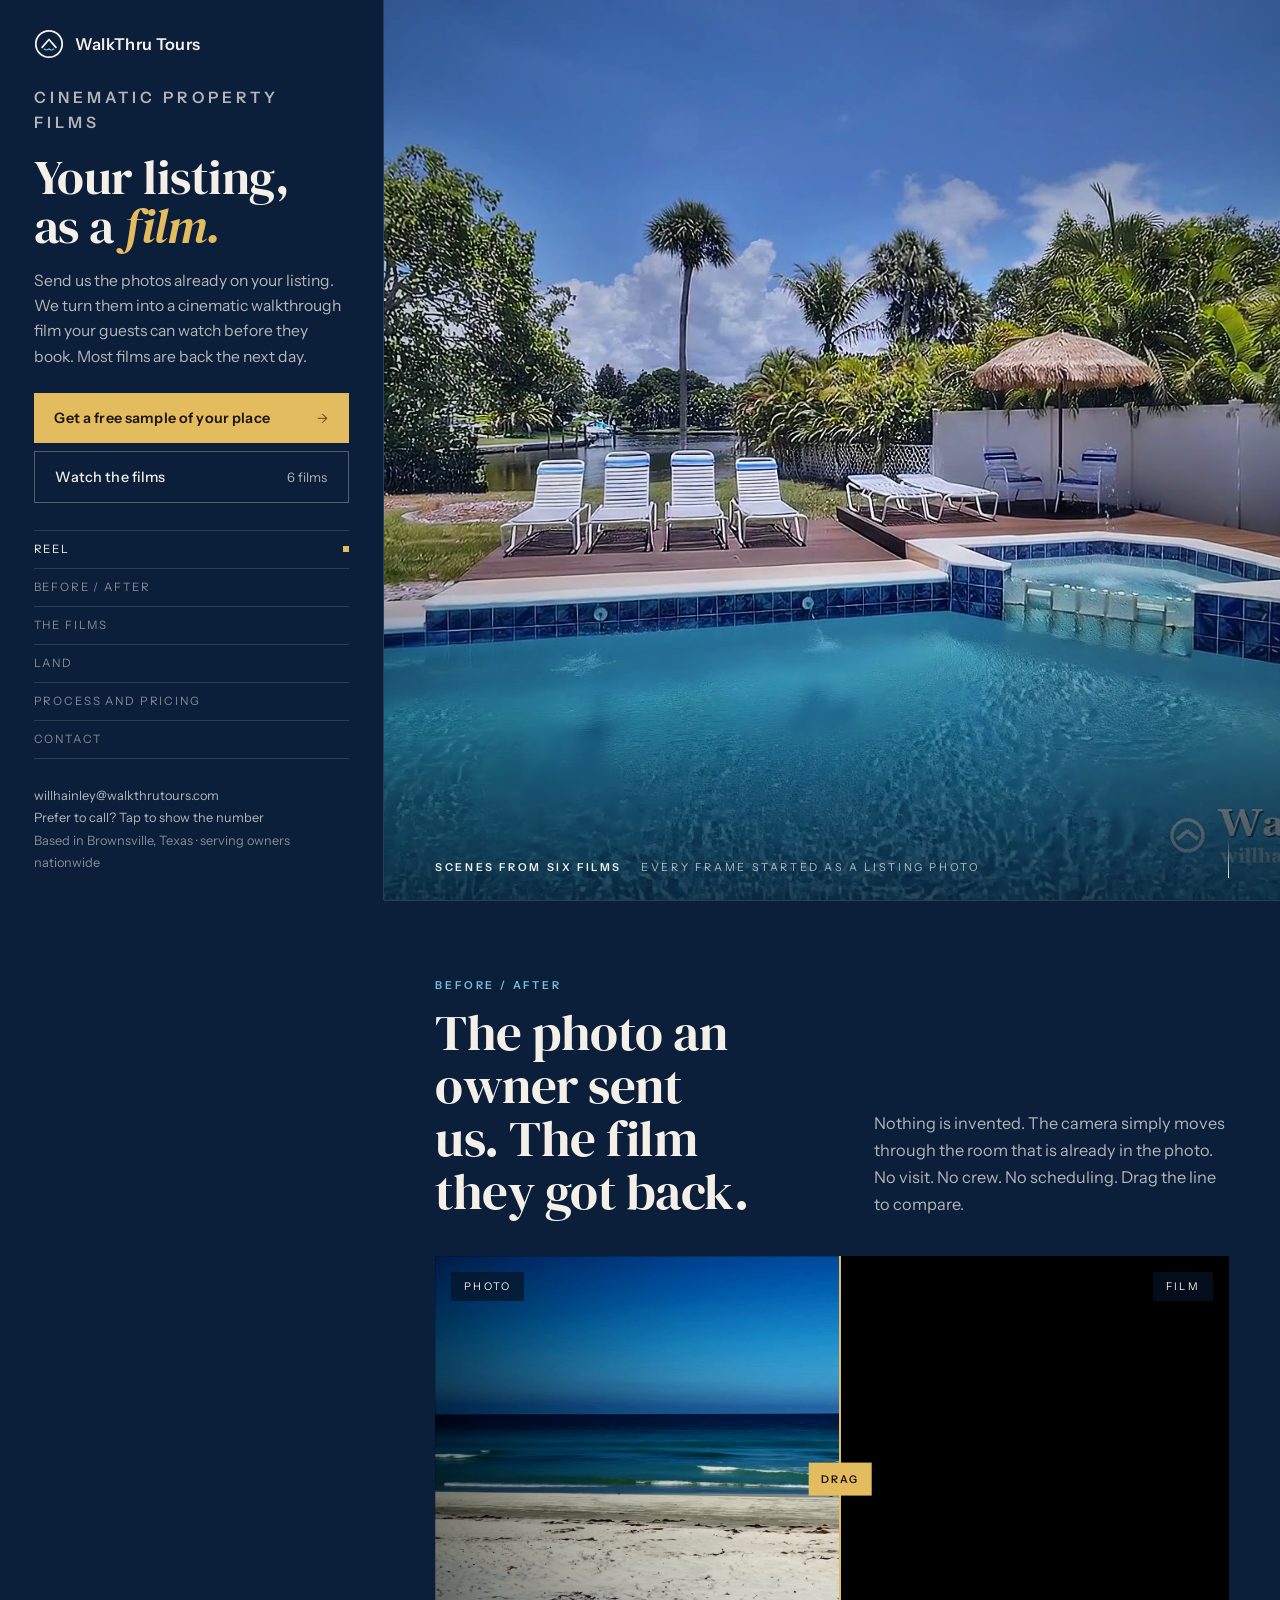
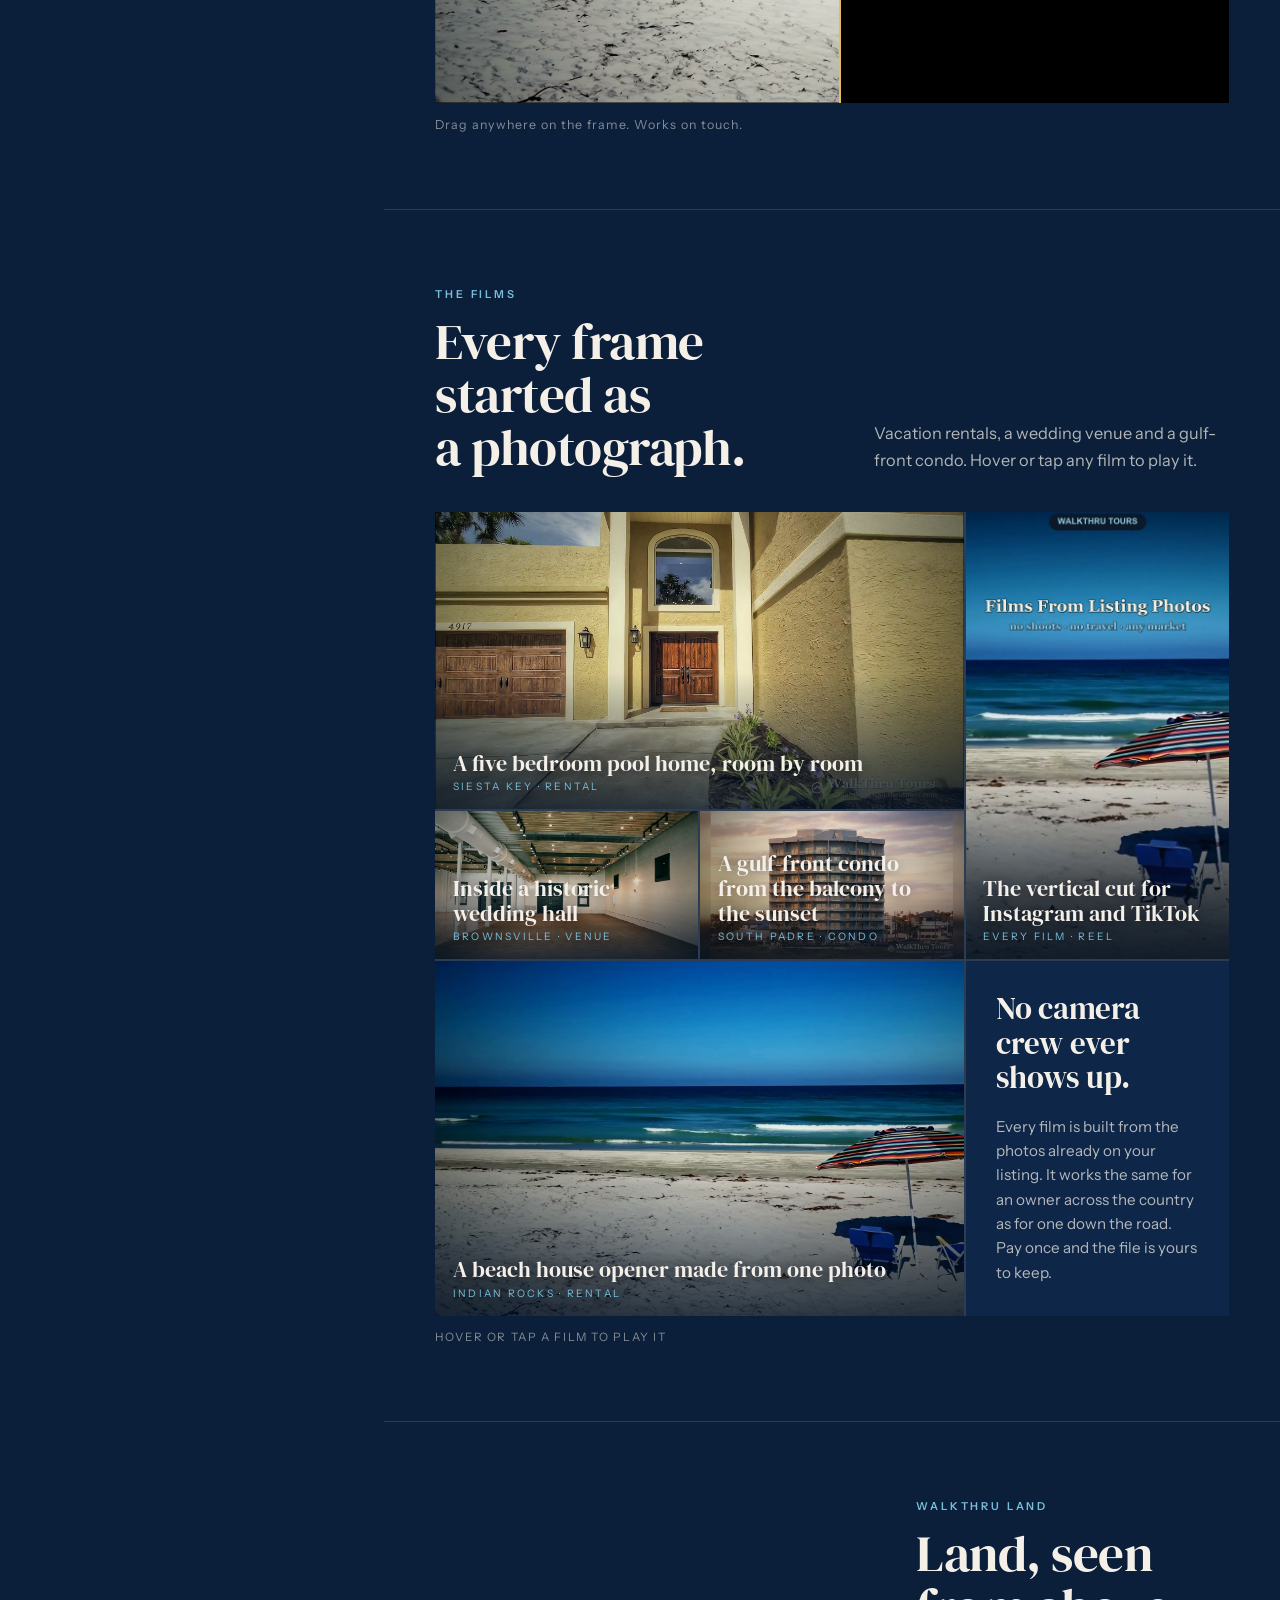
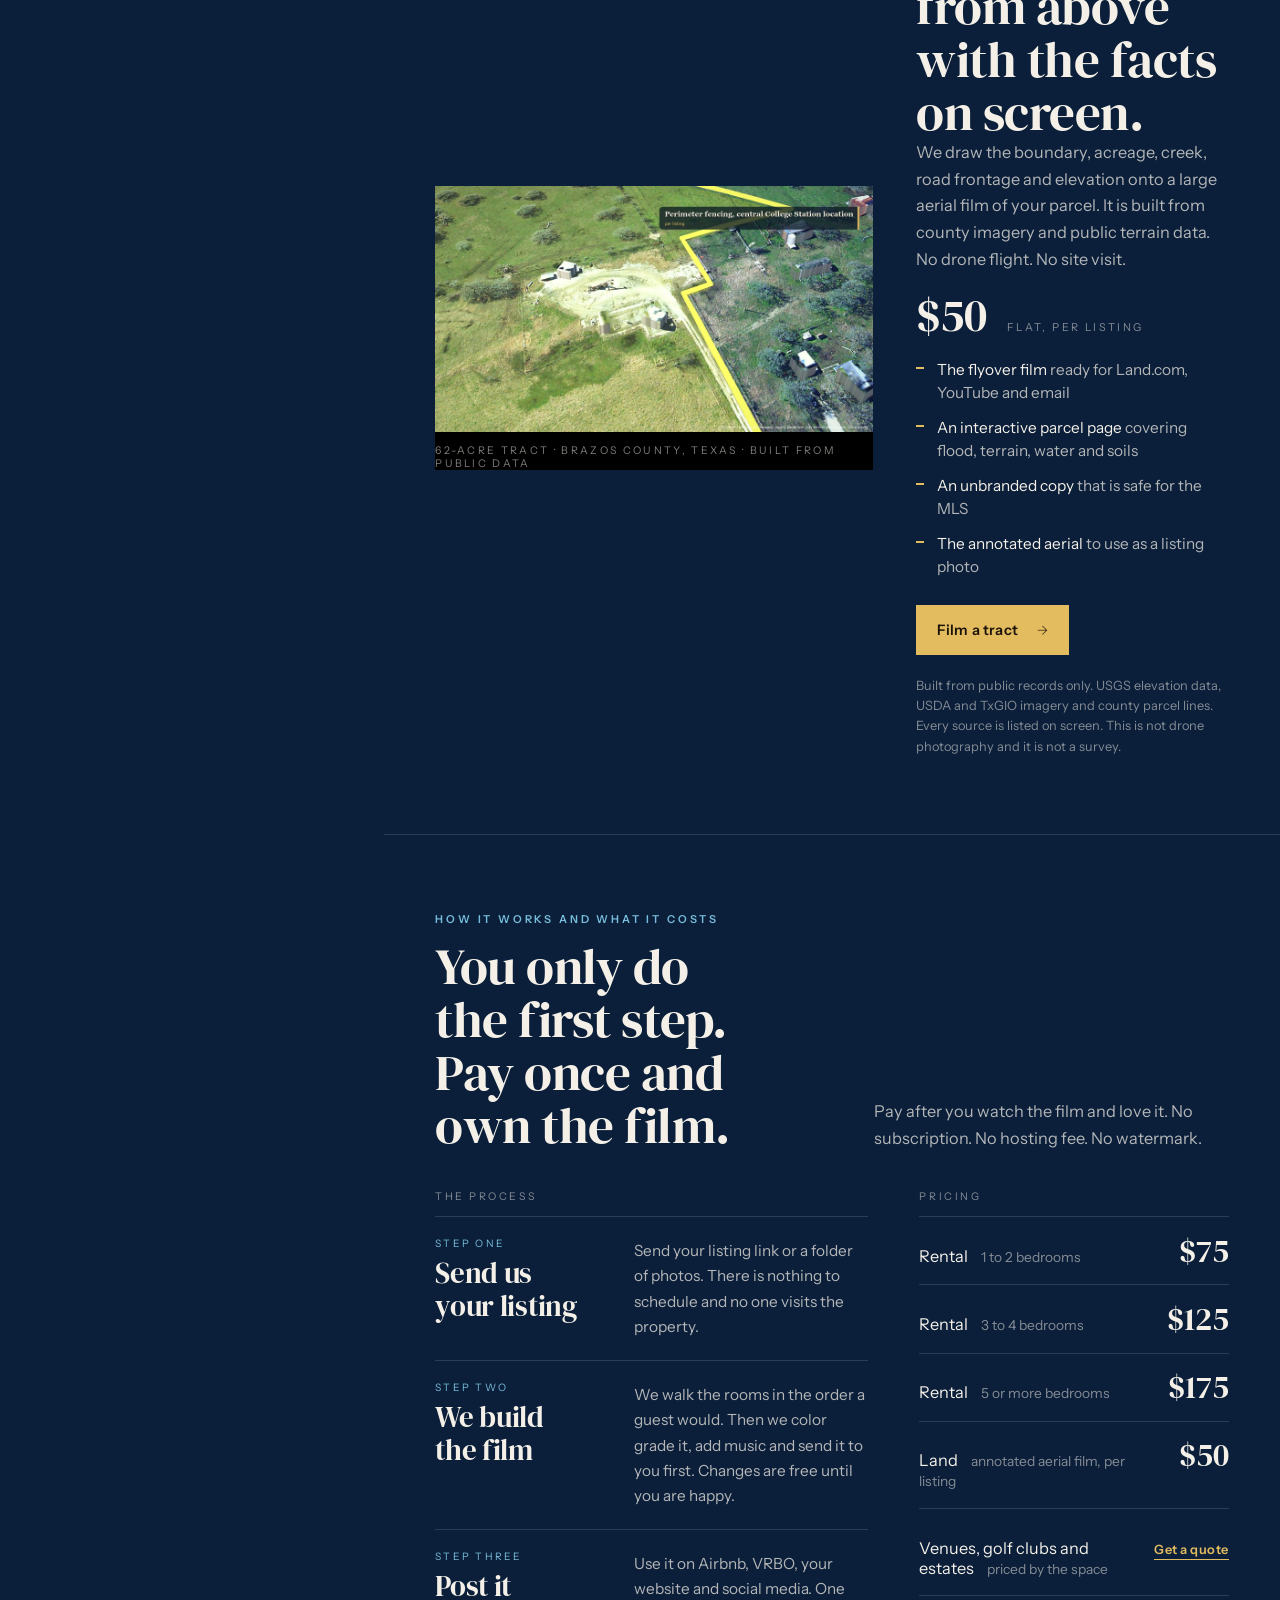
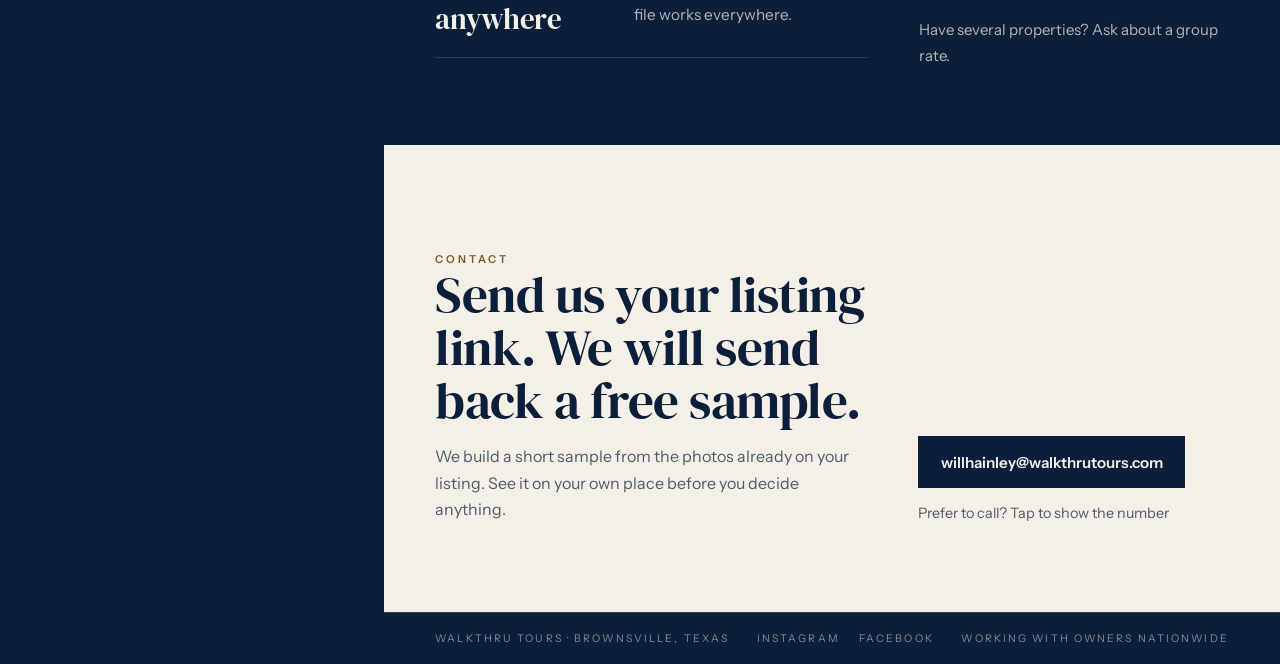
==== index.html @ f9885e1f "Pricing: rentals from $75 (75/125/175 by bedrooms), land films $50 Co-Authored-By: Claude Opus 5.5 <" ====
<!doctype html>
<html lang="en">
<head>
<meta charset="utf-8">
<meta name="viewport" content="width=device-width,initial-scale=1">
<title>WalkThru Tours · Show people around before they book</title>
<meta name="description" content="Cinematic walkthrough films for vacation rentals, wedding venues, golf clubs and land, built from the photos you already have. Pay once, no subscription.">
<meta property="og:title" content="WalkThru Tours">
<meta property="og:description" content="Send us the photos already on your listing. We turn them into a cinematic walkthrough film. Most films are back the next day. Pay once and it is yours.">
<meta property="og:image" content="./media/hero-loop-poster.jpg">
<meta property="og:type" content="website">
<meta property="og:url" content="https://walkthrutours.com/">
<meta name="twitter:card" content="summary_large_image">
<link rel="canonical" href="https://walkthrutours.com/">
<link rel="icon" href="./favicon.svg" type="image/svg+xml">
<script type="application/ld+json">
{
  "@context": "https://schema.org",
  "@graph": [
    {
      "@type": "Organization",
      "@id": "https://walkthrutours.com/#org",
      "name": "WalkThru Tours",
      "url": "https://walkthrutours.com/",
      "logo": "https://walkthrutours.com/favicon.svg",
      "image": "https://walkthrutours.com/media/hero-loop-poster.jpg",
      "description": "Cinematic walkthrough films for vacation rentals, wedding venues, golf clubs and land, built from photos the owner already has.",
      "founder": { "@type": "Person", "name": "Will Hainley" },
      "email": "willhainley@walkthrutours.com",
      "sameAs": ["https://www.instagram.com/walkthrutours/","https://www.facebook.com/profile.php?id=61593848542018"],
      "areaServed": { "@type": "Country", "name": "United States" }
    },
    {
      "@type": "WebSite",
      "@id": "https://walkthrutours.com/#website",
      "url": "https://walkthrutours.com/",
      "name": "WalkThru Tours",
      "publisher": { "@id": "https://walkthrutours.com/#org" }
    },
    {
      "@type": "Service",
      "name": "Property walkthrough tour films",
      "serviceType": "Property video and virtual tour production",
      "provider": { "@id": "https://walkthrutours.com/#org" },
      "areaServed": { "@type": "Country", "name": "United States" },
      "description": "Send the photos you already have. We build a walkthrough film of the property, usually back the next day. No site visit and no camera crew.",
      "offers": [
        { "@type": "Offer", "name": "1 to 2 bedrooms", "price": "75", "priceCurrency": "USD" },
        { "@type": "Offer", "name": "3 to 4 bedrooms", "price": "125", "priceCurrency": "USD" },
        { "@type": "Offer", "name": "5+ bedrooms", "price": "175", "priceCurrency": "USD" },
        { "@type": "Offer", "name": "Venues, golf clubs and estates", "price": "299", "priceCurrency": "USD", "priceSpecification": { "@type": "PriceSpecification", "minPrice": "299", "priceCurrency": "USD" } },
        { "@type": "Offer", "name": "Land parcel flyover films", "price": "50", "priceCurrency": "USD" }
      ]
    }
  ]
}
</script>
<link rel="preconnect" href="https://fonts.googleapis.com">
<link rel="preconnect" href="https://fonts.gstatic.com" crossorigin>
<link href="https://fonts.googleapis.com/css2?family=DM+Serif+Display:ital@0;1&family=Instrument+Sans:wght@400;500;600&display=swap" rel="stylesheet">
<style>
/* ============================================================================
   WalkThru Tours — split studio (2026-09-08). Fourth cut, Will's pick: the
   layout of direction C with the behaviour of direction A. A navy rail on the
   left holds the pitch, the section list and contact, and stays put. The right
   column is the films: a full-height reel first, then the drag slider, then a
   hairline-gridded set of films that play on hover. One ground (navy), one
   paper band at the end (contact), gold only where you can click or drag,
   the mark's ice blue for small labels. Square edges. No cards, no FAQ.
   ========================================================================== */
:root{
  --navy:#0b1f3a;
  --navy-2:#0e2647;
  --navy-deep:#061426;
  --cream:#f4f0e8;
  --cream-70:rgba(244,240,232,.72);
  --cream-50:rgba(244,240,232,.52);
  --cream-30:rgba(244,240,232,.30);
  --line:rgba(244,240,232,.14);
  --ice:#78bedc;
  --gold:#e4bc60;
  --gold-ink:#1c1408;
  --text-on-cream:#0b1f3a;
  --dim-on-cream:#4e5a6a;
  --line-on-cream:#0b1f3a;
  --font-d:"DM Serif Display",Georgia,"Times New Roman",serif;
  --font-b:"Instrument Sans",system-ui,-apple-system,"Segoe UI",sans-serif;
  --rail:clamp(320px,30vw,440px);
  --pad:clamp(1.4rem,4vw,3.6rem);
  --ease:cubic-bezier(.16,1,.3,1);
}
*{box-sizing:border-box;}
html{scroll-behavior:smooth;}
html,body{margin:0;padding:0;background:var(--navy);color:var(--cream);
  font-family:var(--font-b);-webkit-font-smoothing:antialiased;overflow-x:clip;}
img,video{display:block;max-width:100%;}
a{color:inherit;}
::selection{background:var(--gold);color:var(--gold-ink);}
h1,h2,h3{font-family:var(--font-d);font-weight:400;letter-spacing:-.01em;margin:0;text-wrap:balance;}
h2{font-size:clamp(1.9rem,1.1rem + 2.6vw,3.4rem);line-height:1.04;}
.eyebrow{font-size:.68rem;letter-spacing:.26em;text-transform:uppercase;font-weight:600;
  color:var(--ice);margin:0 0 .9rem;}
.lede{color:var(--cream-70);font-size:1.02rem;line-height:1.65;max-width:56ch;margin:0;}
.btn{display:inline-flex;align-items:center;justify-content:space-between;gap:1.2rem;
  text-decoration:none;font-weight:600;font-size:.9rem;letter-spacing:.01em;
  padding:1rem 1.3rem;transition:transform .3s var(--ease),background .2s,border-color .2s;}
.btn.gold{background:var(--gold);color:var(--gold-ink);}
.btn.gold:hover{background:#f0cc74;transform:translateY(-1px);}
.btn.line{border:1px solid var(--cream-30);color:var(--cream);font-weight:500;}
.btn.line:hover{border-color:var(--cream);}
.btn .k{font-weight:400;color:inherit;opacity:.7;font-size:.82rem;}
a:focus-visible,button:focus-visible{outline:2px solid var(--gold);outline-offset:3px;}

/* ---------- shell: sticky rail + scrolling film column ---------- */
.shell{display:grid;grid-template-columns:var(--rail) minmax(0,1fr);}
.rail{position:sticky;top:0;height:100svh;min-height:560px;display:flex;flex-direction:column;
  justify-content:space-between;gap:1.6rem;padding:1.8rem 2.1rem 1.6rem;
  border-right:1px solid var(--line);background:var(--navy);z-index:2;}
.brand{display:flex;align-items:center;gap:.7rem;text-decoration:none;font-weight:600;
  font-size:1.02rem;letter-spacing:.02em;color:var(--cream);}
.brand svg{width:30px;height:30px;flex:0 0 auto;}
.pitch{display:flex;flex-direction:column;gap:1.1rem;}
.pitch h1{font-size:clamp(2.3rem,1.3rem + 2.2vw,3.5rem);line-height:1;}
.pitch h1 em{font-style:italic;color:var(--gold);}
.pitch p{margin:0;color:var(--cream-70);line-height:1.6;font-size:.98rem;max-width:34ch;}
.cta-col{display:flex;flex-direction:column;gap:.55rem;margin-top:.4rem;}
.toc{list-style:none;margin:0;padding:0;font-size:.72rem;letter-spacing:.16em;text-transform:uppercase;
  border-top:1px solid var(--line);}
.toc li{border-bottom:1px solid var(--line);}
.toc a{display:flex;justify-content:space-between;align-items:center;padding:.72rem 0;
  text-decoration:none;color:var(--cream-50);transition:color .2s;}
.toc a:hover{color:var(--cream);}
.toc a i{width:6px;height:6px;background:transparent;transition:background .2s;}
.toc li.on a{color:var(--cream);}
.toc li.on a i{background:var(--gold);}
.rail-foot{font-size:.8rem;line-height:1.75;color:var(--cream-50);}
.rail-foot a{text-decoration:none;color:var(--cream-70);}
.rail-foot a:hover{color:var(--cream);}
.col{min-width:0;}
.sec{padding:clamp(3.4rem,6vw,5.6rem) var(--pad);border-top:1px solid var(--line);}
.sec-head{display:grid;grid-template-columns:minmax(0,1.1fr) minmax(0,1fr);gap:1.4rem 3rem;
  align-items:end;margin-bottom:clamp(1.6rem,3vw,2.6rem);}
@media (max-width:760px){ .sec-head{grid-template-columns:1fr;} }

/* ---------- hero: the film fills the column ---------- */
.hero{position:relative;height:100svh;min-height:560px;background:#000;overflow:hidden;isolation:isolate;}
.hero video{position:absolute;inset:0;width:100%;height:100%;object-fit:cover;will-change:transform;}
.hero::after{content:"";position:absolute;inset:auto 0 0 0;height:34%;z-index:1;pointer-events:none;
  background:linear-gradient(180deg,transparent,rgba(6,20,38,.72));}
.hero .tag{position:absolute;left:var(--pad);bottom:1.6rem;z-index:2;display:flex;gap:1.2rem;align-items:center;
  font-size:.68rem;letter-spacing:.24em;text-transform:uppercase;color:var(--cream);}
.hero .tag b{font-weight:600;}
.hero .tag span{color:var(--cream-70);}
.hero .cue{position:absolute;right:var(--pad);bottom:1.4rem;z-index:2;width:1px;height:40px;
  background:linear-gradient(180deg,transparent,var(--cream));animation:cue 2.4s var(--ease) infinite;}
@keyframes cue{0%{transform:translateY(-8px);opacity:0}30%{opacity:1}100%{transform:translateY(10px);opacity:0}}
.hero-mobile{display:none;}

/* ---------- before / after ---------- */
.ba{position:relative;aspect-ratio:16/9;overflow:hidden;background:#000;user-select:none;touch-action:none;cursor:ew-resize;}
.ba video,.ba img{position:absolute;inset:0;width:100%;height:100%;object-fit:cover;}
.ba .before{clip-path:inset(0 calc(100% - var(--x,50%)) 0 0);z-index:2;}
.ba .handle{position:absolute;top:0;bottom:0;left:var(--x,50%);width:2px;background:var(--gold);z-index:3;transform:translateX(-1px);}
.ba .knob{position:absolute;top:50%;left:var(--x,50%);transform:translate(-50%,-50%);z-index:4;
  background:var(--gold);color:var(--gold-ink);font-size:.66rem;font-weight:600;letter-spacing:.18em;
  text-transform:uppercase;padding:.62rem .75rem;}
.ba .lab{position:absolute;top:1rem;z-index:5;font-size:.66rem;letter-spacing:.22em;text-transform:uppercase;
  padding:.5rem .8rem;background:rgba(6,20,38,.72);color:var(--cream);}
.ba .lab.l{left:1rem;} .ba .lab.r{right:1rem;}
.ba-note{margin:.9rem 0 0;color:var(--cream-50);font-size:.78rem;letter-spacing:.08em;}

/* ---------- the work: hairline grid, hover to play ---------- */
.grid{display:grid;grid-template-columns:repeat(12,minmax(0,1fr));gap:2px;background:var(--line);}
.film{position:relative;margin:0;background:#000;overflow:hidden;cursor:pointer;grid-column:span 4;}
.film.w8{grid-column:span 8;}
.film.w12{grid-column:span 12;}
.film.tall{grid-row:span 2;}
.film .frame{position:relative;aspect-ratio:16/9;height:100%;}
.film.tall .frame{aspect-ratio:auto;min-height:100%;}
.film .still{position:absolute;inset:0;background-size:cover;background-position:center;
  transition:transform 1.4s var(--ease);}
.film:hover .still{transform:scale(1.03);}
.film video{position:absolute;inset:0;width:100%;height:100%;object-fit:cover;opacity:0;transition:opacity .6s var(--ease);}
.film.playing video{opacity:1;}
.film .wait{position:absolute;top:1rem;right:1rem;width:18px;height:18px;border-radius:50%;
  border:2px solid rgba(255,255,255,.25);border-top-color:var(--gold);opacity:0;transition:opacity .3s;pointer-events:none;z-index:2;}
.film.loading .wait{opacity:1;animation:spin .8s linear infinite;}
@keyframes spin{to{transform:rotate(360deg)}}
.film figcaption{position:absolute;left:1.1rem;right:1.1rem;bottom:1rem;z-index:3;display:flex;
  flex-direction:column;gap:.3rem;pointer-events:none;text-shadow:0 1px 14px rgba(6,20,38,.8);}
.film .t{font-family:var(--font-d);font-size:clamp(1.05rem,.8rem + .7vw,1.45rem);line-height:1.15;}
.film .s{font-size:.64rem;letter-spacing:.22em;text-transform:uppercase;color:var(--ice);}
.film::after{content:"";position:absolute;inset:auto 0 0 0;height:46%;z-index:1;pointer-events:none;
  background:linear-gradient(180deg,transparent,rgba(6,20,38,.78));}
.tile{grid-column:span 4;background:var(--navy-2);padding:clamp(1.4rem,2.4vw,2.2rem);display:flex;
  flex-direction:column;justify-content:space-between;gap:1.2rem;min-height:240px;}
.tile h3{font-size:clamp(1.4rem,1rem + 1.2vw,2rem);line-height:1.1;}
.tile p{margin:0;color:var(--cream-70);line-height:1.6;font-size:.95rem;}
.grid-note{margin:.9rem 0 0;color:var(--cream-50);font-size:.72rem;letter-spacing:.14em;text-transform:uppercase;}
@media (max-width:900px){
  .film,.film.w8,.tile{grid-column:span 12;} .film.tall{grid-row:auto;grid-column:span 12;}
  .film.tall .frame{aspect-ratio:9/16;max-height:80svh;}
}

/* ---------- land ---------- */
.land-grid{display:grid;grid-template-columns:minmax(0,7fr) minmax(0,5fr);gap:clamp(1.6rem,3.4vw,3rem);align-items:center;}
@media (max-width:860px){ .land-grid{grid-template-columns:1fr;} }
.land-media{margin:0;background:#000;}
.land-media img,.land-media video{display:block;width:100%;aspect-ratio:16/9;object-fit:cover;background:#000;}
.land-media figcaption{padding:.7rem 0 0;font-size:.66rem;letter-spacing:.22em;text-transform:uppercase;color:var(--cream-50);}
.price-line{font-family:var(--font-d);font-size:clamp(2.2rem,1.6rem + 1.6vw,3.2rem);line-height:1;margin:1.2rem 0 .3rem;}
.price-line small{font-family:var(--font-b);font-size:.68rem;letter-spacing:.22em;text-transform:uppercase;color:var(--cream-50);margin-left:.6rem;}
.land-list{list-style:none;margin:1.2rem 0 1.6rem;padding:0;display:grid;gap:.65rem;}
.land-list li{position:relative;padding-left:1.3rem;line-height:1.55;font-size:.96rem;}
.land-list li::before{content:"";position:absolute;left:0;top:.6rem;width:8px;height:2px;background:var(--gold);}
.land-list li span{color:var(--cream-70);}
.fine{color:var(--cream-50);font-size:.8rem;line-height:1.6;margin:1.3rem 0 0;max-width:52ch;}

/* ---------- process + pricing: rule-lined rows ---------- */
.rows{border-top:1px solid var(--line);margin-top:clamp(1.4rem,2.6vw,2.2rem);}
.row{display:grid;grid-template-columns:minmax(0,5fr) minmax(0,7fr);gap:1rem 2rem;padding:1.3rem 0;border-bottom:1px solid var(--line);}
.row h3{font-size:clamp(1.3rem,1rem + 1vw,1.8rem);line-height:1.15;}
.row h3 small{display:block;font-family:var(--font-b);font-size:.64rem;letter-spacing:.22em;text-transform:uppercase;color:var(--ice);margin-bottom:.45rem;}
.row p{margin:0;color:var(--cream-70);line-height:1.65;font-size:.96rem;max-width:58ch;}
@media (max-width:640px){ .row{grid-template-columns:1fr;gap:.6rem;} }
.hp{display:grid;grid-template-columns:minmax(0,7fr) minmax(0,5fr);gap:clamp(2rem,4vw,4rem);align-items:start;}
@media (max-width:900px){ .hp{grid-template-columns:1fr;} }
.hp-lab{margin:0;font-size:.66rem;letter-spacing:.24em;text-transform:uppercase;color:var(--cream-50);}
.hp .rows,.hp .tiers{margin-top:.8rem;}
.quote{font-family:var(--font-b);font-size:.8rem;font-weight:600;letter-spacing:.04em;text-decoration:none;
  color:var(--gold);border-bottom:1px solid var(--gold);padding-bottom:.15rem;white-space:nowrap;}
.quote:hover{color:#f0cc74;border-color:#f0cc74;}
.tiers{border-top:1px solid var(--line);margin-top:clamp(1.4rem,2.6vw,2.2rem);}
.tier{display:grid;grid-template-columns:minmax(0,1fr) auto;gap:1rem;align-items:baseline;padding:1.1rem 0;border-bottom:1px solid var(--line);}
.tier .n{font-size:1.02rem;}
.tier .n span{color:var(--cream-50);font-size:.86rem;margin-left:.6rem;}
.tier .p{font-family:var(--font-d);font-size:clamp(1.6rem,1.2rem + 1vw,2.2rem);line-height:1;font-variant-numeric:tabular-nums;}
.note{max-width:62ch;margin:1.3rem 0 0;color:var(--cream-70);line-height:1.7;font-size:.94rem;}

/* ---------- contact: the one paper band ---------- */
.contact{background:var(--cream);color:var(--text-on-cream);padding:clamp(3.6rem,7vw,6.4rem) var(--pad);}
.contact .eyebrow{color:#7a5a1a;}
.contact-grid{display:grid;grid-template-columns:minmax(0,7fr) minmax(0,5fr);gap:2rem 3rem;align-items:end;}
@media (max-width:860px){ .contact-grid{grid-template-columns:1fr;} }
.contact p{color:var(--dim-on-cream);line-height:1.65;margin:1rem 0 0;max-width:48ch;}
.mail{display:inline-block;background:var(--navy);color:var(--cream);text-decoration:none;font-weight:600;
  padding:1.05rem 1.4rem;font-size:.95rem;transition:background .2s;}
.mail:hover{background:var(--navy-2);}
.tel{display:block;margin-top:1rem;color:var(--dim-on-cream);font-size:.9rem;text-decoration:none;}
.tel:hover{color:var(--navy);}
.foot{display:flex;justify-content:space-between;gap:1rem;flex-wrap:wrap;padding:1.2rem var(--pad);
  font-size:.66rem;letter-spacing:.2em;text-transform:uppercase;color:var(--cream-50);border-top:1px solid var(--line);}
.foot a{text-decoration:none;}
.foot a:hover{color:var(--cream);}
.foot-social{display:flex;gap:1.2rem;}

/* ---------- sticky mobile CTA ---------- */
.stickybar{position:fixed;left:0;right:0;bottom:0;z-index:60;display:none;
  padding:.7rem clamp(.8rem,4vw,1.2rem) calc(.7rem + env(safe-area-inset-bottom,0px));
  background:rgba(11,31,58,.94);backdrop-filter:blur(14px);border-top:1px solid var(--line);
  transform:translateY(110%);transition:transform .35s var(--ease);}
.stickybar.on{transform:none;}
.stickybar a{display:block;text-align:center;text-decoration:none;background:var(--gold);color:var(--gold-ink);font-weight:600;padding:.95rem 1.2rem;}

/* ---------- phones and narrow tablets: rail becomes the opener ---------- */
@media (max-width:1000px){
  .shell{display:block;}
  .rail{position:static;height:auto;min-height:0;border-right:0;border-bottom:1px solid var(--line);
    padding:1.3rem var(--pad) 1.8rem;gap:1.6rem;}
  .toc,.rail-foot{display:none;}
  .hero{height:82svh;min-height:420px;}
  .stickybar{display:block;} body{padding-bottom:4.6rem;}
}

/* ---------- reveal (fail-open) ---------- */
.rv{opacity:0;transform:translateY(18px);transition:opacity .8s var(--ease),transform .8s var(--ease);}
.rv.on{opacity:1;transform:none;}
@media (prefers-reduced-motion:reduce){
  *{animation-duration:.001ms !important;transition-duration:.001ms !important;}
  .rv{opacity:1;transform:none;}
  html{scroll-behavior:auto;}
}
</style>
</head>
<body>

<div class="shell">

  <aside class="rail">
    <a class="brand" href="/">
      <svg viewBox="0 0 100 100" aria-hidden="true">
        <circle cx="50" cy="50" r="44" fill="none" stroke="currentColor" stroke-width="6"/>
        <path d="M27 61 L50 35 L73 61" fill="none" stroke="currentColor" stroke-width="6" stroke-linecap="round" stroke-linejoin="round"/>
        <path d="M34 67 Q42 73 50 67" fill="none" stroke="#78bedc" stroke-width="4" stroke-linecap="round"/>
        <path d="M50 67 Q58 73 66 67" fill="none" stroke="#78bedc" stroke-width="4" stroke-linecap="round"/>
      </svg>
      WalkThru Tours
    </a>

    <div class="pitch">
      <p class="eyebrow">Cinematic property films</p>
      <h1>Your listing, as a <em>film.</em></h1>
      <p>Send us the photos already on your listing. We turn them into a cinematic
      walkthrough film your guests can watch before they book. Most films are back
      the next day.</p>
      <div class="cta-col">
        <a class="btn gold" href="#contact"><span>Get a free sample of your place</span><span class="k">&rarr;</span></a>
        <a class="btn line" href="#work"><span>Watch the films</span><span class="k">6 films</span></a>
      </div>
    </div>

    <ul class="toc" id="toc">
      <li data-for="top"><a href="#top"><span>Reel</span><i></i></a></li>
      <li data-for="how-it-looks"><a href="#how-it-looks"><span>Before / after</span><i></i></a></li>
      <li data-for="work"><a href="#work"><span>The films</span><i></i></a></li>
      <li data-for="land"><a href="#land"><span>Land</span><i></i></a></li>
      <li data-for="how"><a href="#how"><span>Process and pricing</span><i></i></a></li>
      <li data-for="contact"><a href="#contact"><span>Contact</span><i></i></a></li>
    </ul>

    <div class="rail-foot">
      <a href="mailto:willhainley@walkthrutours.com?subject=My%20property">willhainley@walkthrutours.com</a><br>
      <a href="#" id="tel-reveal" data-a="956" data-b="589" data-c="0497">Prefer to call? Tap to show the number</a><br>
      Based in Brownsville, Texas · serving owners nationwide
    </div>
  </aside>

  <main class="col">

    <div class="hero" id="top">
      <video id="hero-reel" poster="./media/hero-loop-poster.jpg" autoplay muted loop playsinline preload="auto"></video>
      <div class="tag"><b>Scenes from six films</b><span>every frame started as a listing photo</span></div>
      <span class="cue" aria-hidden="true"></span>
    </div>

    <section class="sec" id="how-it-looks">
      <div class="sec-head">
        <div>
          <p class="eyebrow">Before / after</p>
          <h2>The photo an owner sent us. The film they got back.</h2>
        </div>
        <p class="lede">Nothing is invented. The camera simply moves through the room that is
        already in the photo. No visit. No crew. No scheduling. Drag the line to compare.</p>
      </div>
      <div class="ba" id="ba" style="--x:52%">
        <video class="after" src="./media/ba-film.mp4" muted loop playsinline autoplay preload="auto" aria-label="The same scene as a moving walkthrough shot"></video>
        <img class="before" src="./media/ba-photo.jpg" alt="The original listing photo">
        <div class="handle"></div>
        <div class="knob" aria-hidden="true">Drag</div>
        <span class="lab l">Photo</span>
        <span class="lab r">Film</span>
      </div>
      <p class="ba-note">Drag anywhere on the frame. Works on touch.</p>
    </section>

    <section class="sec" id="work">
      <div class="sec-head">
        <div>
          <p class="eyebrow">The films</p>
          <h2>Every frame started as a photograph.</h2>
        </div>
        <p class="lede">Vacation rentals, a wedding venue and a gulf-front condo. Hover or tap any film to play it.</p>
      </div>
      <div class="grid">
        <figure class="film w8">
          <div class="frame"><video src="./media/showreel.mp4" poster="./media/showreel-poster.jpg" muted loop playsinline preload="none" data-hover></video></div>
          <figcaption><span class="t">A five bedroom pool home, room by room</span><span class="s">Siesta Key · rental</span></figcaption>
        </figure>
        <figure class="film tall">
          <div class="frame"><video src="./media/reel-portfolio.mp4" poster="./media/reel-portfolio-poster.jpg" muted loop playsinline preload="none" data-hover></video></div>
          <figcaption><span class="t">The vertical cut for Instagram and TikTok</span><span class="s">Every film · reel</span></figcaption>
        </figure>
        <figure class="film">
          <div class="frame"><video src="./media/venue-tour.mp4" poster="./media/venue-tour-poster.jpg" muted loop playsinline preload="none" data-hover></video></div>
          <figcaption><span class="t">Inside a historic wedding hall</span><span class="s">Brownsville · venue</span></figcaption>
        </figure>
        <figure class="film">
          <div class="frame"><video src="./media/aquarius-tour.mp4" poster="./media/aquarius-tour-poster.jpg" muted loop playsinline preload="none" data-hover></video></div>
          <figcaption><span class="t">A gulf-front condo from the balcony to the sunset</span><span class="s">South Padre · condo</span></figcaption>
        </figure>
        <figure class="film w8">
          <div class="frame"><video src="./media/photo-comes-alive.mp4" poster="./media/photo-comes-alive-poster.jpg" muted loop playsinline preload="none" data-hover></video></div>
          <figcaption><span class="t">A beach house opener made from one photo</span><span class="s">Indian Rocks · rental</span></figcaption>
        </figure>
        <div class="tile">
          <h3>No camera crew ever shows up.</h3>
          <p>Every film is built from the photos already on your listing. It works the same
          for an owner across the country as for one down the road. Pay once and the file
          is yours to keep.</p>
        </div>
      </div>
      <p class="grid-note">Hover or tap a film to play it</p>
    </section>

    <section class="sec" id="land">
      <div class="land-grid">
        <figure class="land-media">
          <video id="land-film" src="./media/land-flyover.mp4" poster="./media/land-flyover-poster.jpg" muted loop playsinline preload="metadata" aria-label="Terrain flyover of a sixty two acre tract with the parcel boundary drawn in gold and the facts on screen"></video>
          <figcaption>62-acre tract · Brazos County, Texas · built from public data</figcaption>
        </figure>
        <div>
          <p class="eyebrow">WalkThru Land</p>
          <h2>Land, seen from above with the facts on screen.</h2>
          <p class="lede">We draw the boundary, acreage, creek, road frontage and elevation onto
          a large aerial film of your parcel. It is built from county imagery and public terrain
          data. No drone flight. No site visit.</p>
          <p class="price-line">$50 <small>flat, per listing</small></p>
          <ul class="land-list">
            <li>The flyover film <span>ready for Land.com, YouTube and email</span></li>
            <li>An interactive parcel page <span>covering flood, terrain, water and soils</span></li>
            <li>An unbranded copy <span>that is safe for the MLS</span></li>
            <li>The annotated aerial <span>to use as a listing photo</span></li>
          </ul>
          <a class="btn gold" href="#contact"><span>Film a tract</span><span class="k">&rarr;</span></a>
          <p class="fine">Built from public records only. USGS elevation data, USDA and TxGIO
          imagery and county parcel lines. Every source is listed on screen. This is not drone
          photography and it is not a survey.</p>
        </div>
      </div>
    </section>

    <section class="sec" id="how">
      <div class="sec-head">
        <div>
          <p class="eyebrow">How it works and what it costs</p>
          <h2>You only do the first step. Pay once and own the film.</h2>
        </div>
        <p class="lede">Pay after you watch the film and love it. No subscription. No hosting
        fee. No watermark.</p>
      </div>
      <div class="hp">
        <div>
          <p class="hp-lab">The process</p>
          <div class="rows">
            <div class="row"><h3><small>Step one</small>Send us your listing</h3><p>Send your listing link or a folder of photos. There is nothing to schedule and no one visits the property.</p></div>
            <div class="row"><h3><small>Step two</small>We build the film</h3><p>We walk the rooms in the order a guest would. Then we color grade it, add music and send it to you first. Changes are free until you are happy.</p></div>
            <div class="row"><h3><small>Step three</small>Post it anywhere</h3><p>Use it on Airbnb, VRBO, your website and social media. One file works everywhere.</p></div>
          </div>
        </div>
        <div>
          <p class="hp-lab">Pricing</p>
          <div class="tiers">
            <div class="tier"><span class="n">Rental <span>1 to 2 bedrooms</span></span><span class="p">$75</span></div>
            <div class="tier"><span class="n">Rental <span>3 to 4 bedrooms</span></span><span class="p">$125</span></div>
            <div class="tier"><span class="n">Rental <span>5 or more bedrooms</span></span><span class="p">$175</span></div>
            <div class="tier"><span class="n">Land <span>annotated aerial film, per listing</span></span><span class="p">$50</span></div>
            <div class="tier"><span class="n">Venues, golf clubs and estates <span>priced by the space</span></span><span class="p"><a class="quote" href="#contact">Get a quote</a></span></div>
          </div>
          <p class="note">Have several properties? Ask about a group rate.</p>
        </div>
      </div>
    </section>

    <section class="contact" id="contact">
      <div class="contact-grid">
        <div>
          <p class="eyebrow">Contact</p>
          <h2>Send us your listing link. We will send back a free sample.</h2>
          <p>We build a short sample from the photos already on your listing. See it on your own
          place before you decide anything.</p>
        </div>
        <div>
          <a class="mail" href="mailto:willhainley@walkthrutours.com?subject=My%20property">willhainley@walkthrutours.com</a>
          <a class="tel" href="#" id="tel-reveal-2" data-a="956" data-b="589" data-c="0497">Prefer to call? Tap to show the number</a>
        </div>
      </div>
    </section>

    <footer class="foot">
      <span>WalkThru Tours · Brownsville, Texas</span>
      <span class="foot-social">
        <a href="https://www.instagram.com/walkthrutours/" rel="noopener" target="_blank">Instagram</a>
        <a href="https://www.facebook.com/profile.php?id=61593848542018" rel="noopener" target="_blank">Facebook</a>
      </span>
      <span>Working with owners nationwide</span>
    </footer>

  </main>
</div>

<div class="stickybar" id="stickybar"><a href="#contact">Get a free sample</a></div>

<script>
(function(){
  var reduced=matchMedia('(prefers-reduced-motion: reduce)').matches;

  // Hero: one continuous graded reel; lighter encode for phones / save-data.
  var hero=document.getElementById('hero-reel');
  if(hero){
    var small=matchMedia('(max-width:820px)').matches ||
              (navigator.connection&&(navigator.connection.saveData||/2g/.test(navigator.connection.effectiveType||'')));
    hero.src=small?'./media/hero-reel-720.mp4':'./media/hero-reel.mp4';
    if(reduced){ hero.removeAttribute('autoplay'); hero.pause(); }
    else{ hero.play().catch(function(){}); }
    // slow parallax: footage drifts at a quarter of scroll speed while it is on screen
    if(!reduced){
      var heroBox=hero.parentElement;
      addEventListener('scroll',function(){
        var r=heroBox.getBoundingClientRect();
        if(r.bottom>0&&r.top<innerHeight){ hero.style.transform='translateY('+(-r.top*0.25)+'px)'; }
      },{passive:true});
    }
  }

  // Before / after slider (pointer events: mouse + touch)
  var ba=document.getElementById('ba');
  if(ba){
    var drag=false;
    var setX=function(clientX){
      var r=ba.getBoundingClientRect();
      var x=Math.min(Math.max((clientX-r.left)/r.width,0.03),0.97);
      ba.style.setProperty('--x',(x*100).toFixed(2)+'%');
    };
    ba.addEventListener('pointerdown',function(e){ drag=true; ba.setPointerCapture(e.pointerId); setX(e.clientX); });
    ba.addEventListener('pointermove',function(e){ if(drag) setX(e.clientX); });
    ba.addEventListener('pointerup',function(){ drag=false; });
    ba.addEventListener('pointercancel',function(){ drag=false; });
    var bav=ba.querySelector('video'); if(bav&&!reduced) bav.play().catch(function(){});
    // gentle idle sway until first touch, so the divider reads as interactive
    if(!reduced){
      var t0=performance.now(), touched=false;
      ba.addEventListener('pointerdown',function(){ touched=true; },{once:true});
      (function sway(){ if(touched) return;
        var t=(performance.now()-t0)/1000; var x=52+Math.sin(t*0.9)*6;
        ba.style.setProperty('--x',x.toFixed(2)+'%'); requestAnimationFrame(sway); })();
    }
  }

  // Films: hover-to-play without judder (poster layer stays sharp until the
  // video can genuinely play through).
  [].forEach.call(document.querySelectorAll('[data-hover]'),function(v){
    var card=v.closest('.film'), frame=v.parentElement, ready=false, want=false;
    var still=document.createElement('div'); still.className='still';
    still.style.backgroundImage='url("'+v.getAttribute('poster')+'")';
    frame.insertBefore(still,v);
    var wait=document.createElement('div'); wait.className='wait'; frame.appendChild(wait);
    function begin(){ if(!want) return; card.classList.remove('loading'); ready=true;
      var p=v.play(); if(p&&p.catch) p.catch(function(){});
      requestAnimationFrame(function(){ requestAnimationFrame(function(){ if(want) card.classList.add('playing'); }); }); }
    function enter(){ want=true; if(ready){ begin(); return; } card.classList.add('loading');
      if(v.preload!=='auto'){ v.preload='auto'; v.load(); }
      if(v.readyState>=3) begin(); else v.addEventListener('canplaythrough',begin,{once:true}); }
    function leave(){ want=false; card.classList.remove('playing','loading'); setTimeout(function(){ if(!want) v.pause(); },500); }
    card.addEventListener('mouseenter',enter); card.addEventListener('mouseleave',leave);
    card.addEventListener('focusin',enter); card.addEventListener('focusout',leave);
    card.addEventListener('click',function(){ want?leave():enter(); });
  });
  // land film: plays only while on screen (and never under reduced motion)
  (function(){
    var lf=document.getElementById('land-film'); if(!lf) return;
    var rm=window.matchMedia&&window.matchMedia('(prefers-reduced-motion: reduce)').matches;
    if(rm||!('IntersectionObserver' in window)) return;
    new IntersectionObserver(function(es){ es.forEach(function(e){
      if(e.isIntersecting){ var p=lf.play(); if(p&&p.catch) p.catch(function(){}); } else { lf.pause(); }
    }); },{threshold:.35}).observe(lf);
  })();

  // Rail section list: mark the section that is on screen.
  var toc=document.getElementById('toc');
  if(toc){
    var items=[].slice.call(toc.querySelectorAll('li'));
    var targets=items.map(function(li){ return document.getElementById(li.getAttribute('data-for')); });
    var syncToc=function(){
      var y=innerHeight*0.42, cur=0;
      targets.forEach(function(t,i){ if(t&&t.getBoundingClientRect().top<=y) cur=i; });
      items.forEach(function(li,i){ li.classList.toggle('on',i===cur); });
    };
    addEventListener('scroll',syncToc,{passive:true}); addEventListener('resize',syncToc,{passive:true}); syncToc();
  }

  // Sticky mobile CTA
  var bar=document.getElementById('stickybar'), heroEl=document.querySelector('.hero'), contact=document.getElementById('contact');
  if(bar&&heroEl){ var sync=function(){ var past=heroEl.getBoundingClientRect().bottom<0;
      var atContact=contact&&contact.getBoundingClientRect().top<innerHeight*0.9;
      bar.classList.toggle('on',past&&!atContact); };
    addEventListener('scroll',sync,{passive:true}); addEventListener('resize',sync,{passive:true}); sync(); }

  // Reveal, fail-open: in-view reveals now, observer reveals the rest, 3s failsafe reveals all.
  if('IntersectionObserver' in window && !reduced){
    var rvs=[].slice.call(document.querySelectorAll('.sec-head>*,.ba,.film,.tile,.land-media,.land-grid>div,.row,.tier,.contact-grid>*'));
    var vh=innerHeight||document.documentElement.clientHeight||800;
    var io=new IntersectionObserver(function(es){ es.forEach(function(e){ if(e.isIntersecting){ e.target.classList.add('on'); io.unobserve(e.target); } }); },{rootMargin:'0px 0px -8% 0px',threshold:.06});
    rvs.forEach(function(el){ el.classList.add('rv'); if(el.getBoundingClientRect().top<vh*0.95) el.classList.add('on'); else io.observe(el); });
    setTimeout(function(){ rvs.forEach(function(el){ el.classList.add('on'); }); },3000);
  }

  // Accessible names for videos without one
  var labels={'hero-reel':'Scenes from property walkthrough films','showreel':'Condensed walkthrough of a five bedroom pool home on Siesta Key',
    'venue-tour':'Walkthrough film inside a historic wedding and event hall','aquarius-tour':'Walkthrough film of a gulf-front condo',
    'photo-comes-alive':'A still listing photo turning into a moving walkthrough shot','reel-portfolio':'Vertical social reel showing scenes from several property films'};
  [].forEach.call(document.querySelectorAll('video'),function(v){ if(v.getAttribute('aria-label')) return;
    var src=v.getAttribute('src')||''; for(var k in labels){ if(src.indexOf(k)>-1){ v.setAttribute('aria-label',labels[k]); return; } } v.setAttribute('aria-hidden','true'); });

  // phone reveal (rail + contact band)
  [].forEach.call(document.querySelectorAll('[id^="tel-reveal"]'),function(el){ var done=false;
    el.addEventListener('click',function(e){ if(done)return; e.preventDefault();
      el.textContent='('+el.dataset.a+') '+el.dataset.b+'-'+el.dataset.c; el.href='tel:+1'+el.dataset.a+el.dataset.b+el.dataset.c; done=true; }); });
})();
</script>
</body>
</html>
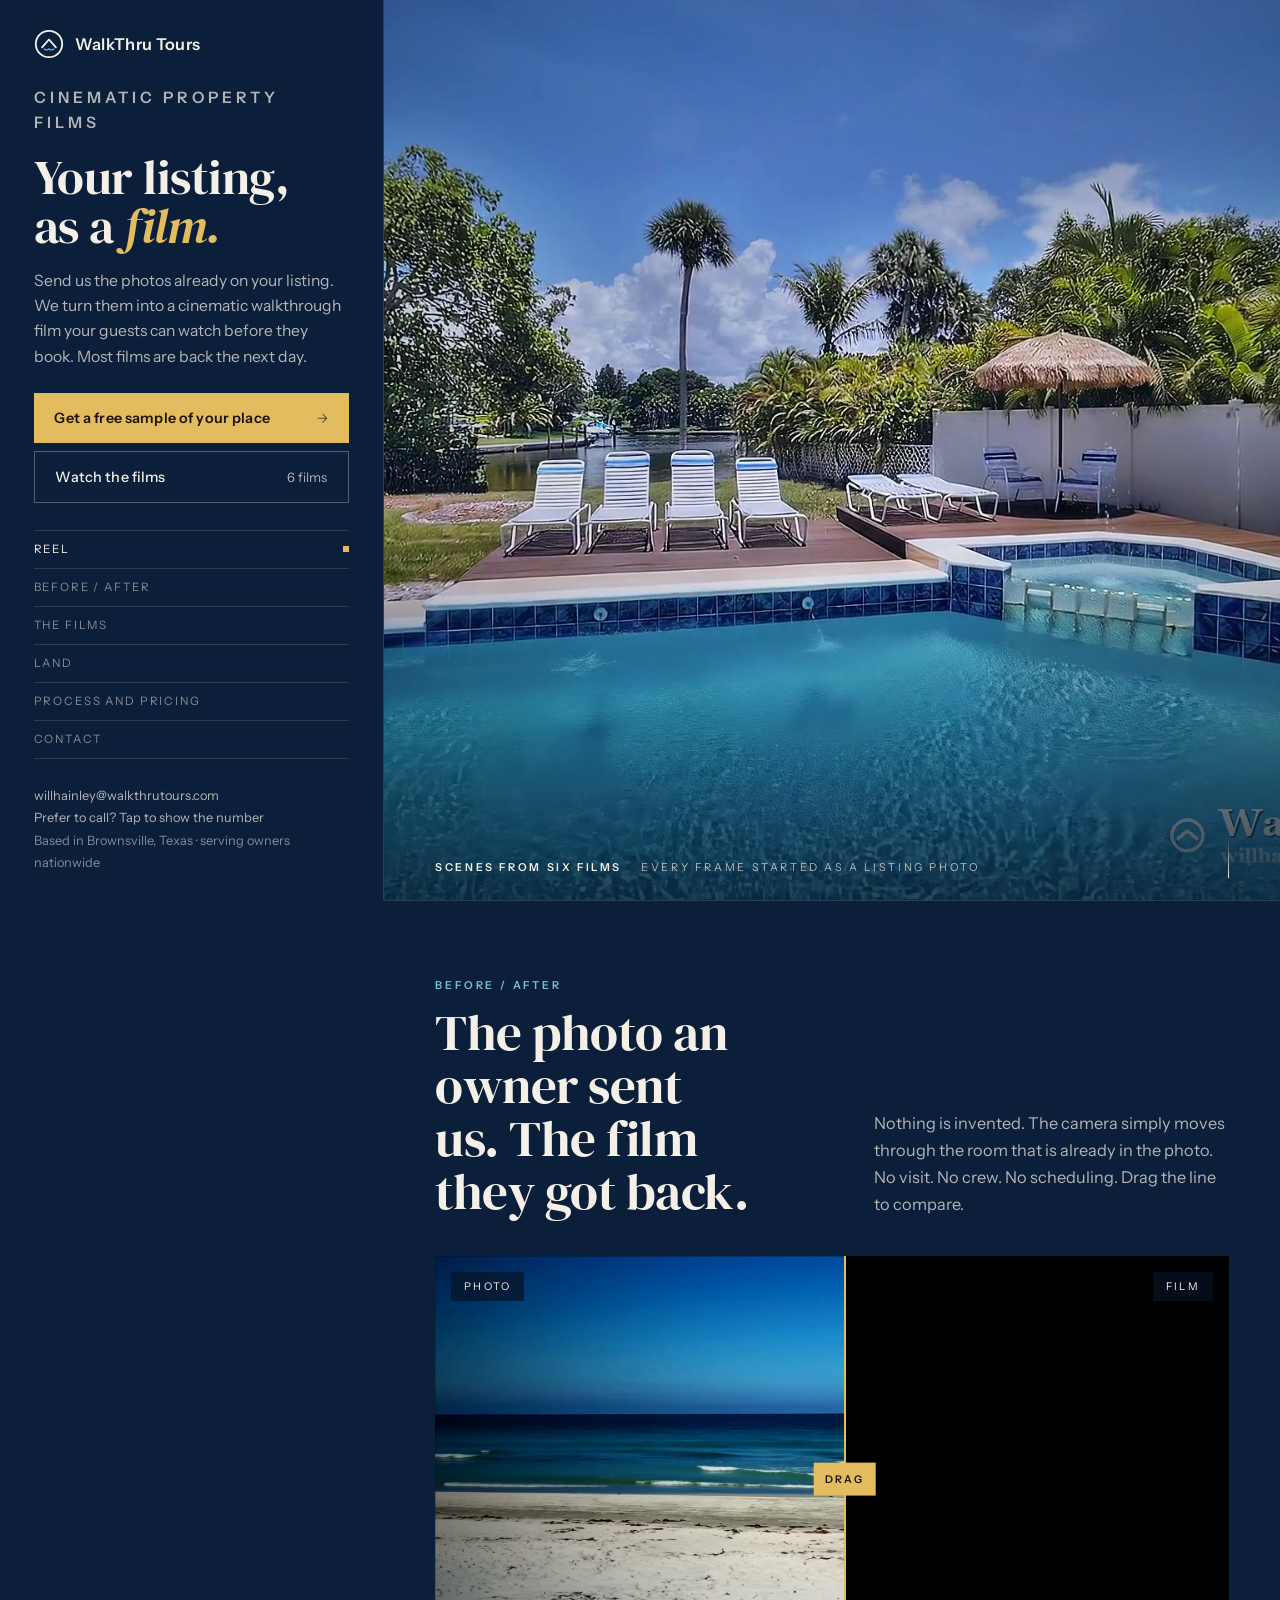
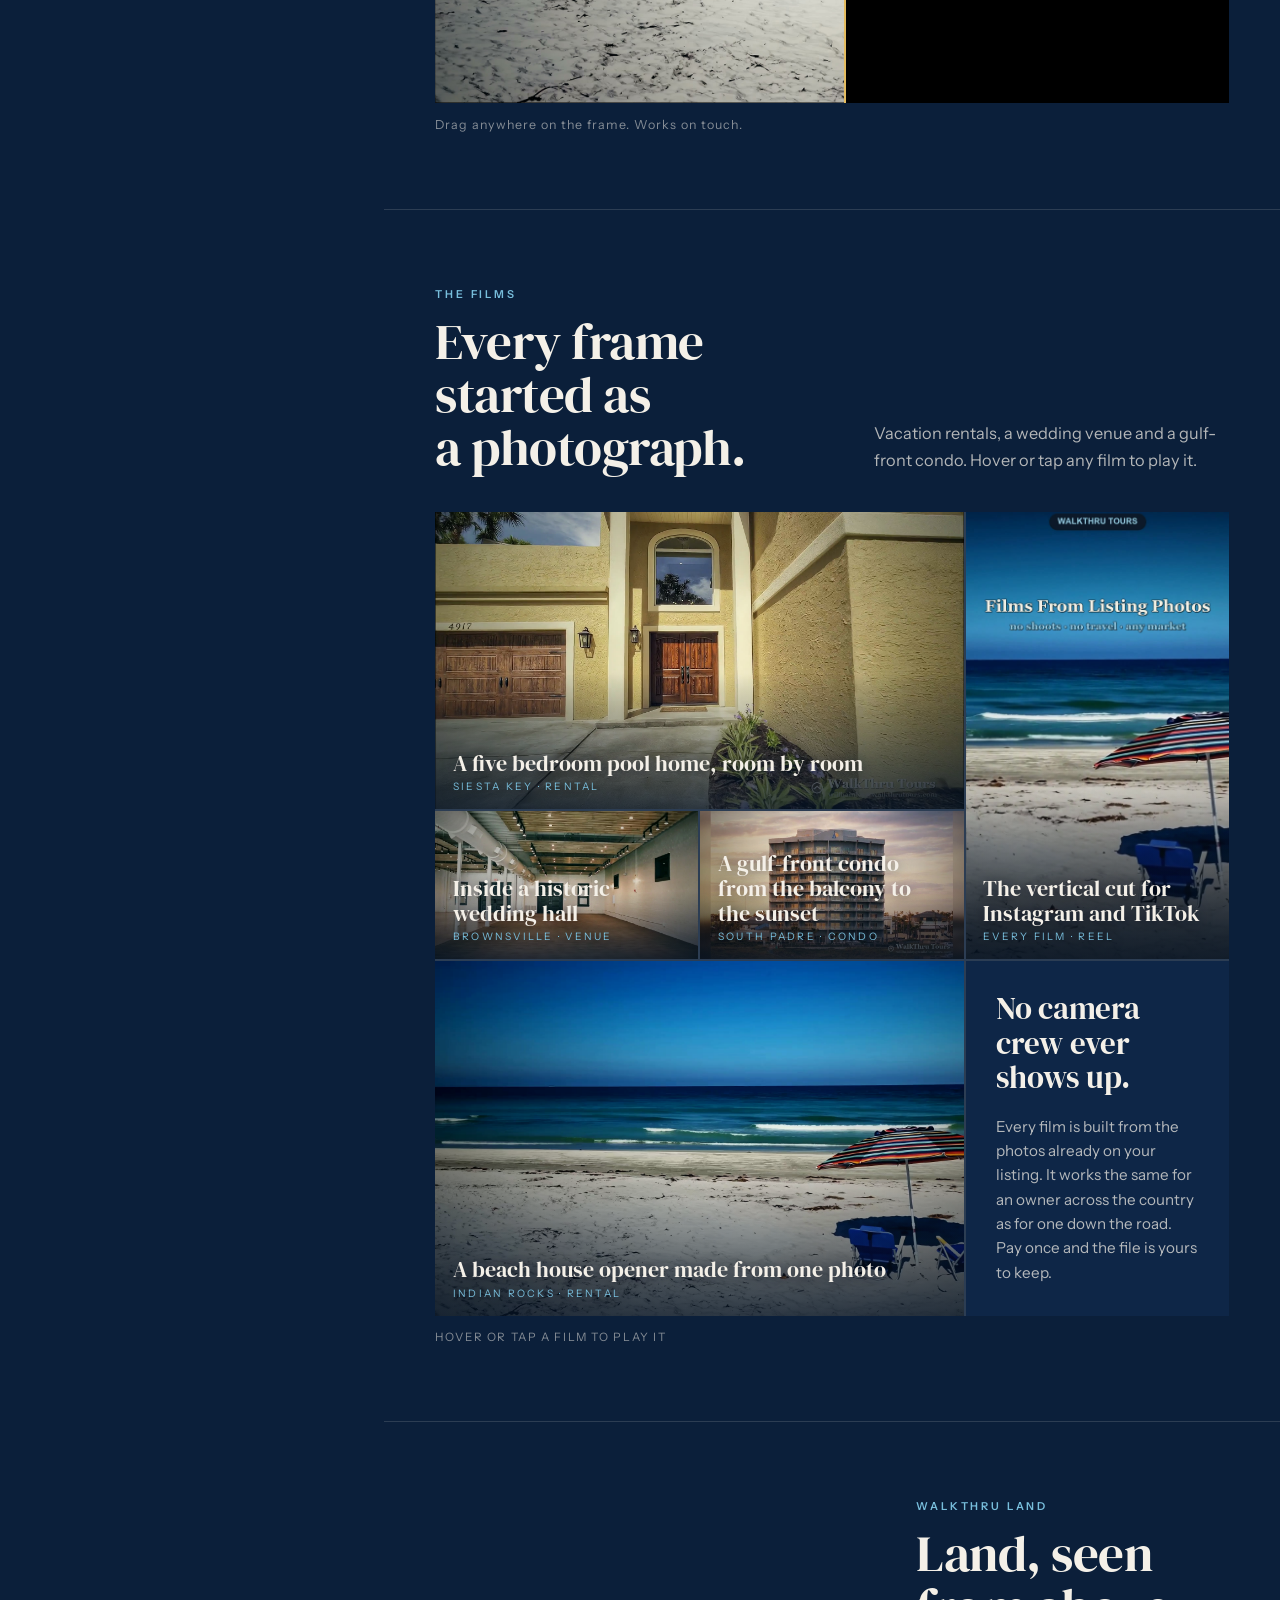
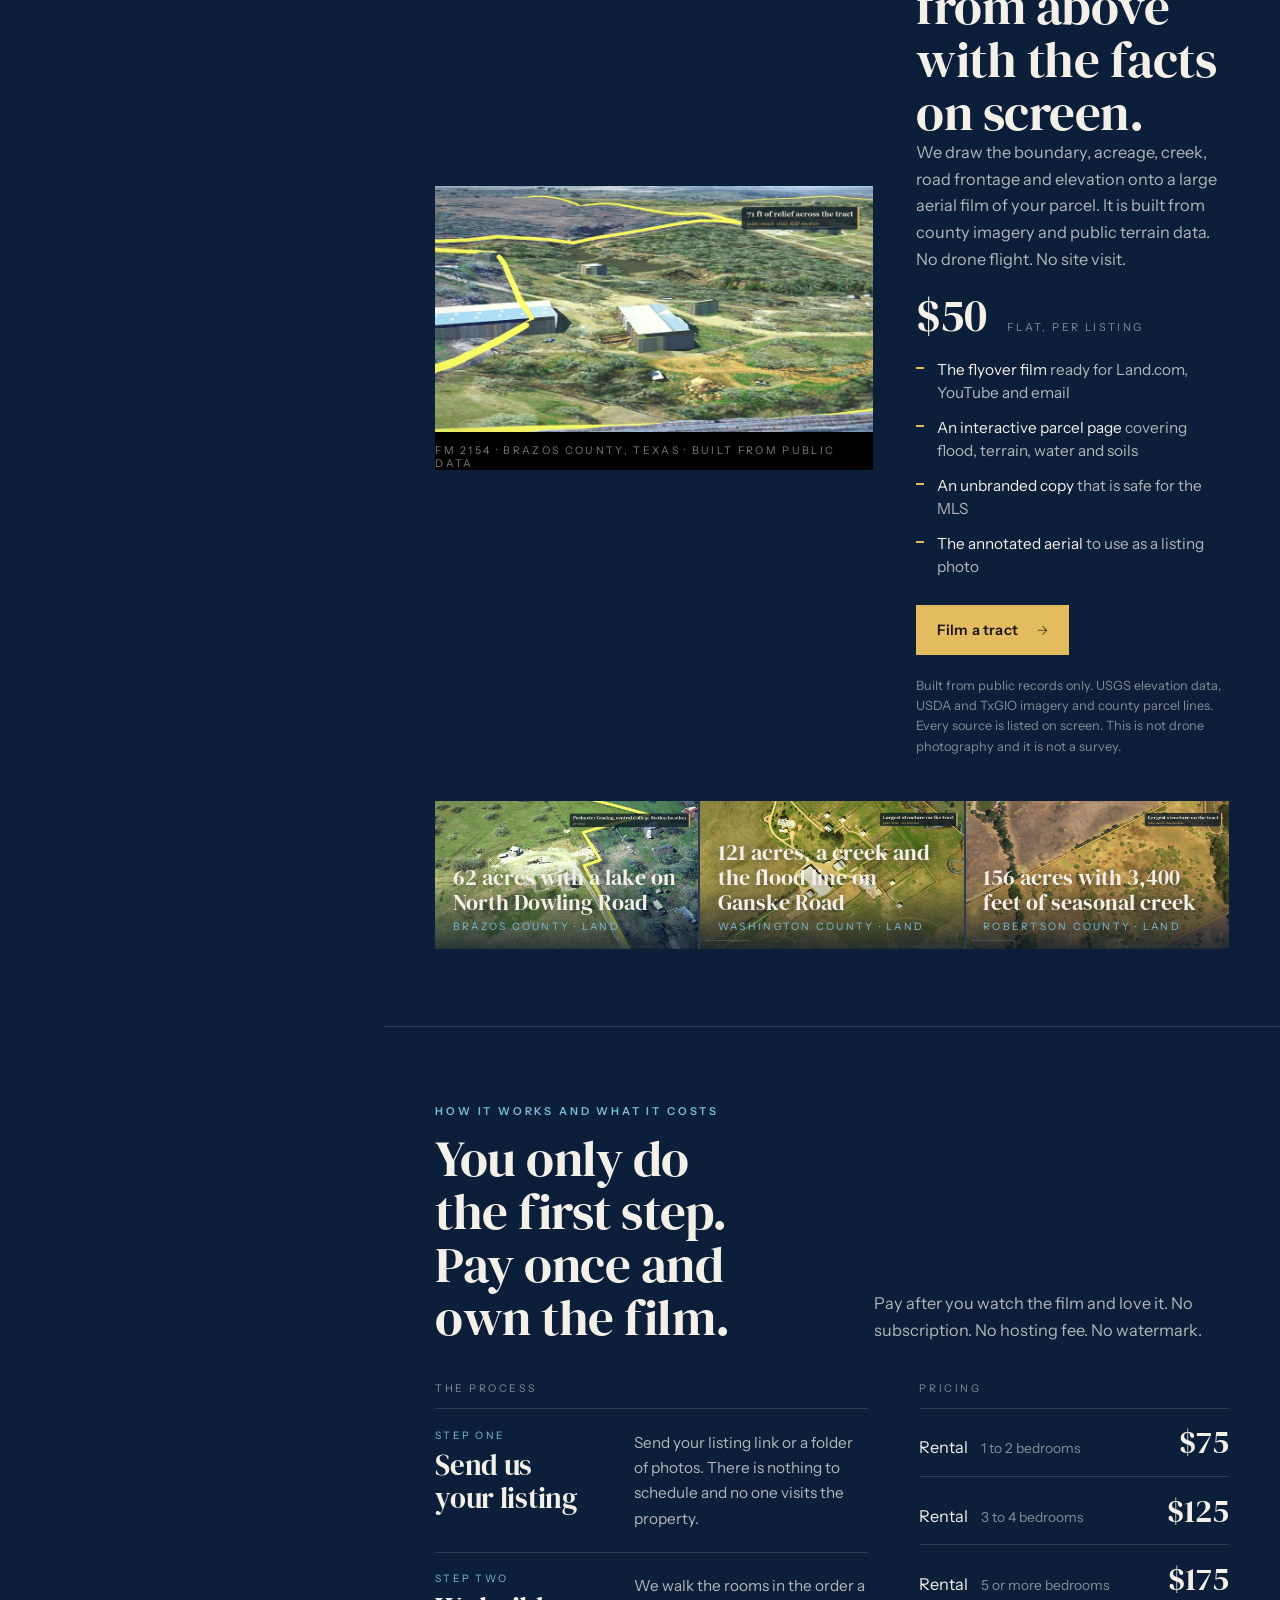
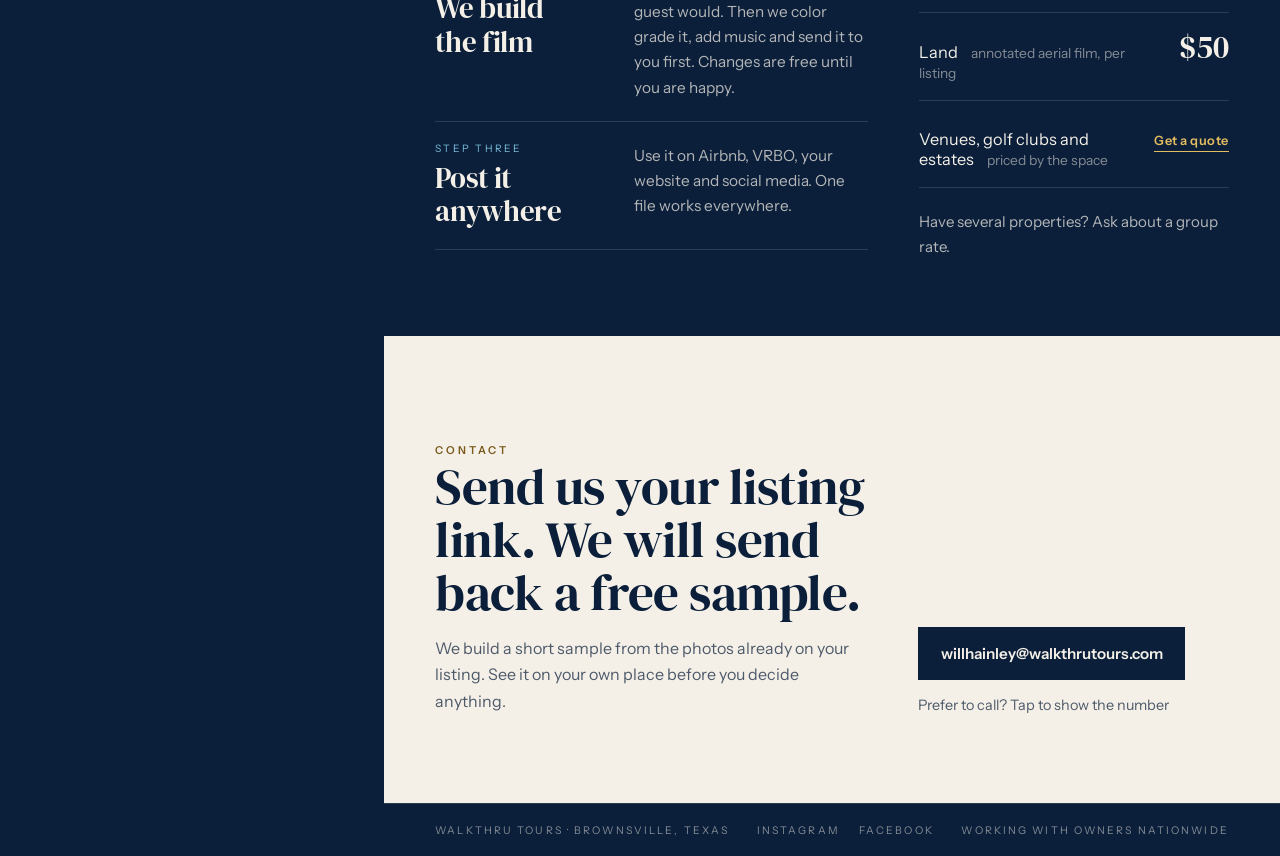
==== commit e36d0ee7: "Land: FM 2154 3D flyover as the lead film, three-film land grid (Dowling, Ganske, FM 2293) Co-Author" ====
--- a/index.html
+++ b/index.html
@@ -203,6 +203,10 @@
 }
 
 /* ---------- land ---------- */
+.land-films{margin-top:clamp(1.6rem,3.4vw,3rem);}
+.land-films .film{grid-column:span 4;}
+@media (max-width:860px){ .land-films .film{grid-column:span 12;} }
+
 .land-grid{display:grid;grid-template-columns:minmax(0,7fr) minmax(0,5fr);gap:clamp(1.6rem,3.4vw,3rem);align-items:center;}
 @media (max-width:860px){ .land-grid{grid-template-columns:1fr;} }
 .land-media{margin:0;background:#000;}
@@ -395,8 +399,8 @@
     <section class="sec" id="land">
       <div class="land-grid">
         <figure class="land-media">
-          <video id="land-film" src="./media/land-flyover.mp4" poster="./media/land-flyover-poster.jpg" muted loop playsinline preload="metadata" aria-label="Terrain flyover of a sixty two acre tract with the parcel boundary drawn in gold and the facts on screen"></video>
-          <figcaption>62-acre tract · Brazos County, Texas · built from public data</figcaption>
+          <video id="land-film" src="./media/land-fm2154.mp4" poster="./media/land-fm2154-poster.jpg" muted loop playsinline preload="metadata" aria-label="Three dimensional flyover of a ranch on FM 2154 in Brazos County with the lake, barns and parcel boundary drawn in gold"></video>
+          <figcaption>FM 2154 · Brazos County, Texas · built from public data</figcaption>
         </figure>
         <div>
           <p class="eyebrow">WalkThru Land</p>
@@ -416,6 +420,21 @@
           imagery and county parcel lines. Every source is listed on screen. This is not drone
           photography and it is not a survey.</p>
         </div>
+      </div>
+
+      <div class="grid land-films" aria-label="More land films">
+        <figure class="film">
+          <div class="frame"><video src="./media/land-flyover.mp4" poster="./media/land-flyover-poster.jpg" muted loop playsinline preload="none" data-hover></video></div>
+          <figcaption><span class="t">62 acres with a lake on North Dowling Road</span><span class="s">Brazos County · land</span></figcaption>
+        </figure>
+        <figure class="film">
+          <div class="frame"><video src="./media/land-ganske.mp4" poster="./media/land-ganske-poster.jpg" muted loop playsinline preload="none" data-hover></video></div>
+          <figcaption><span class="t">121 acres, a creek and the flood line on Ganske Road</span><span class="s">Washington County · land</span></figcaption>
+        </figure>
+        <figure class="film">
+          <div class="frame"><video src="./media/land-fm2293.mp4" poster="./media/land-fm2293-poster.jpg" muted loop playsinline preload="none" data-hover></video></div>
+          <figcaption><span class="t">156 acres with 3,400 feet of seasonal creek</span><span class="s">Robertson County · land</span></figcaption>
+        </figure>
       </div>
     </section>
 
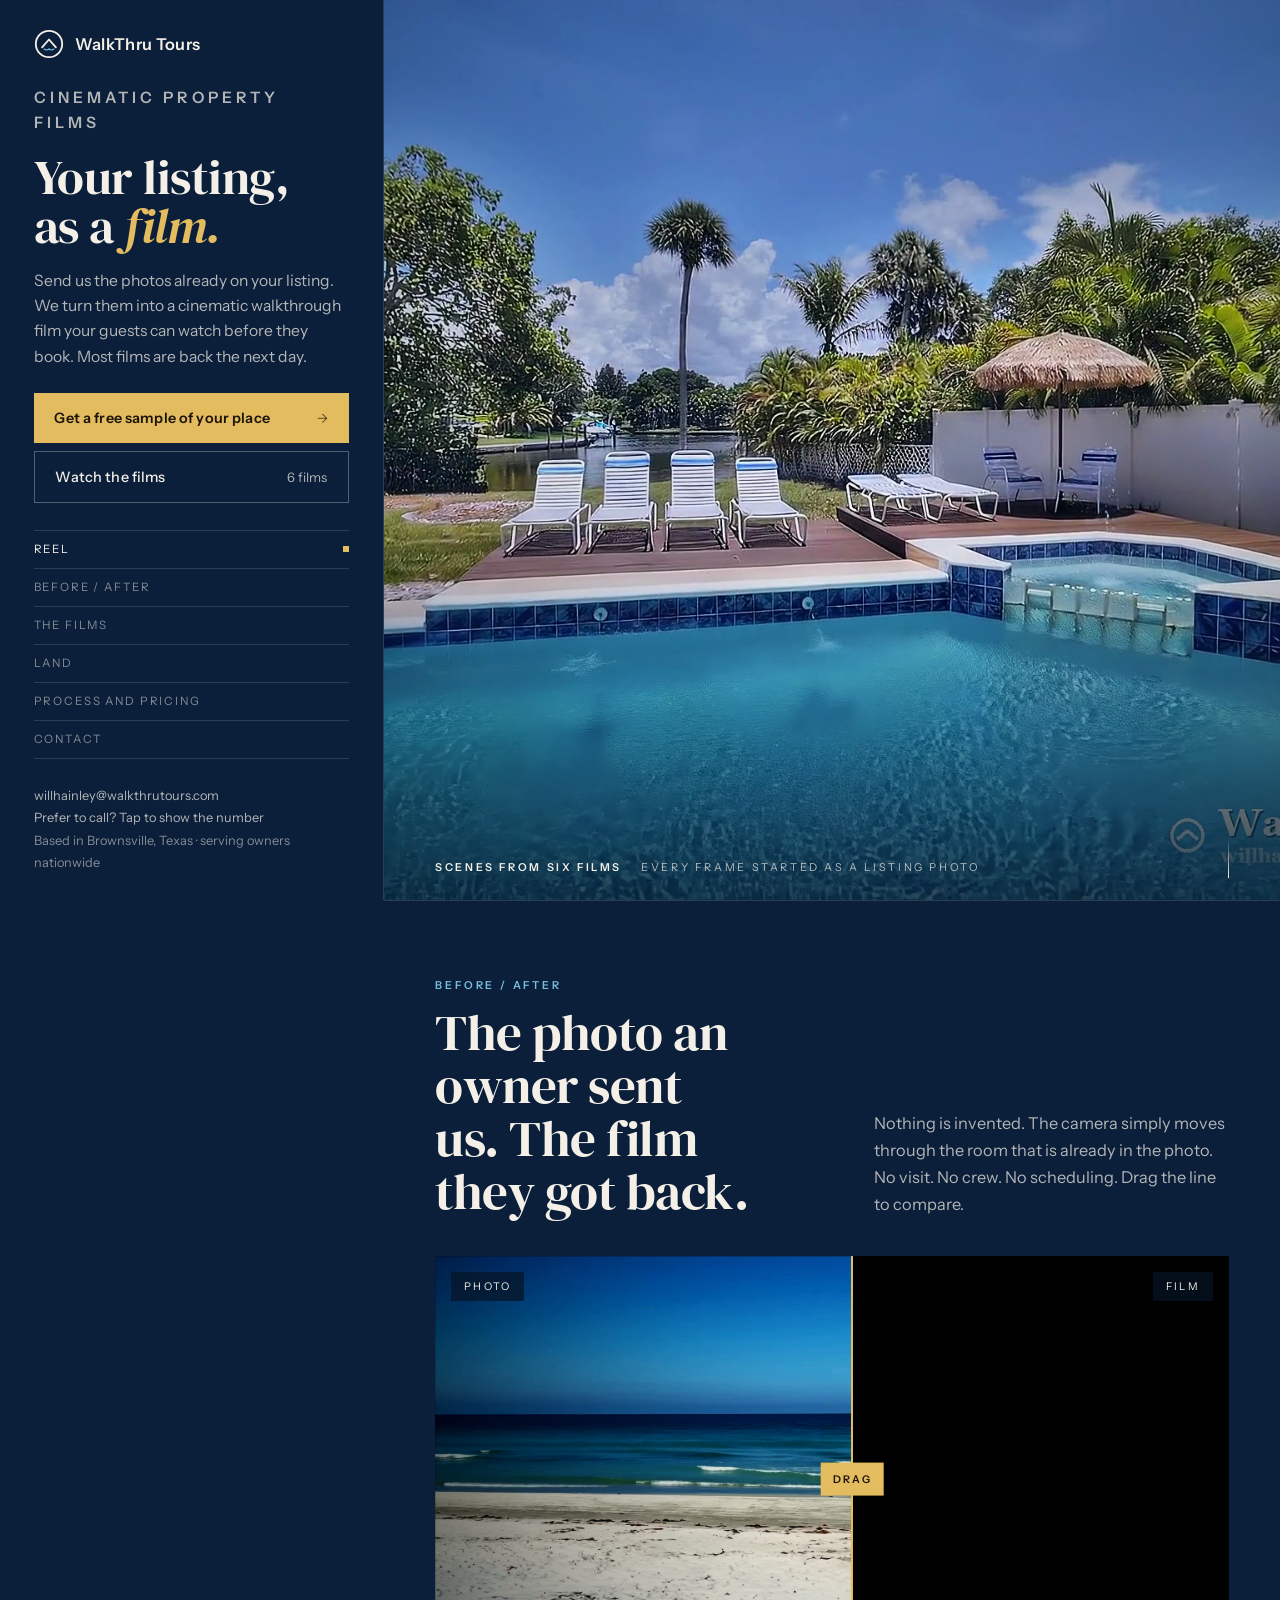
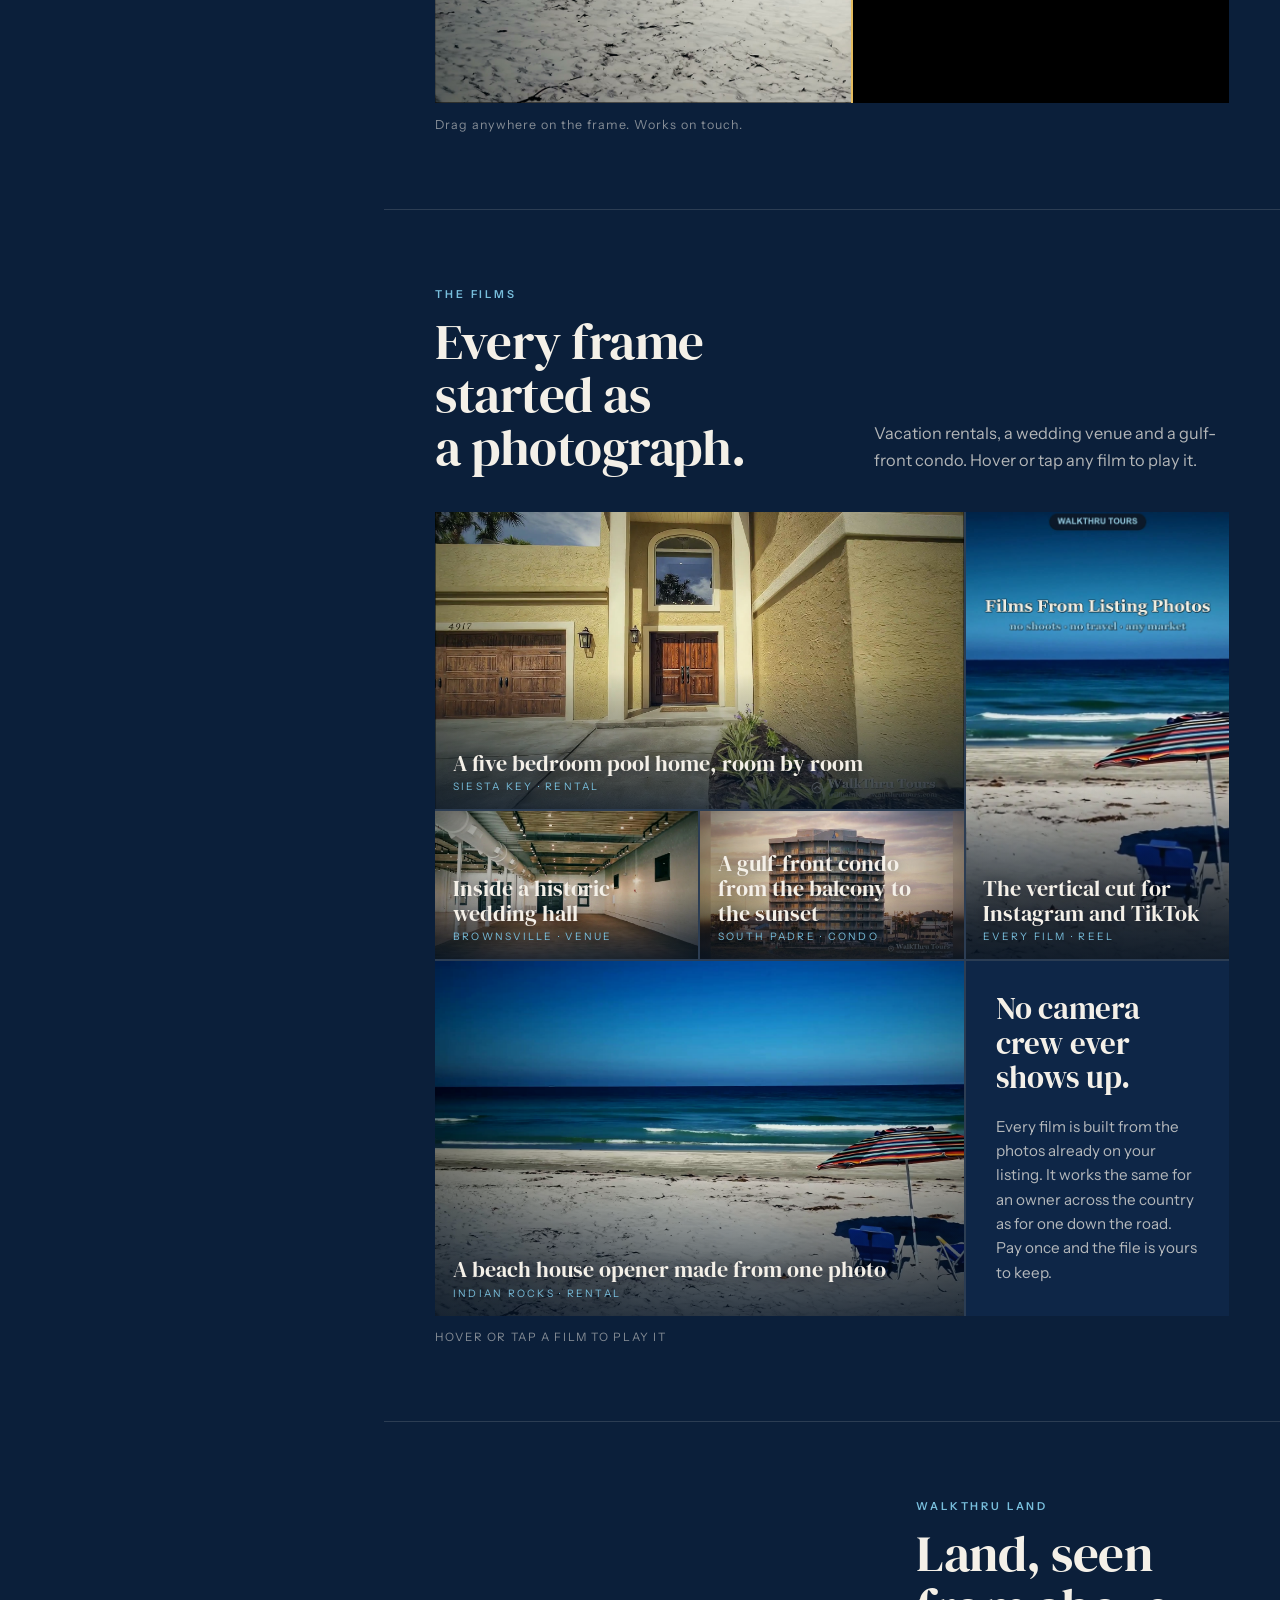
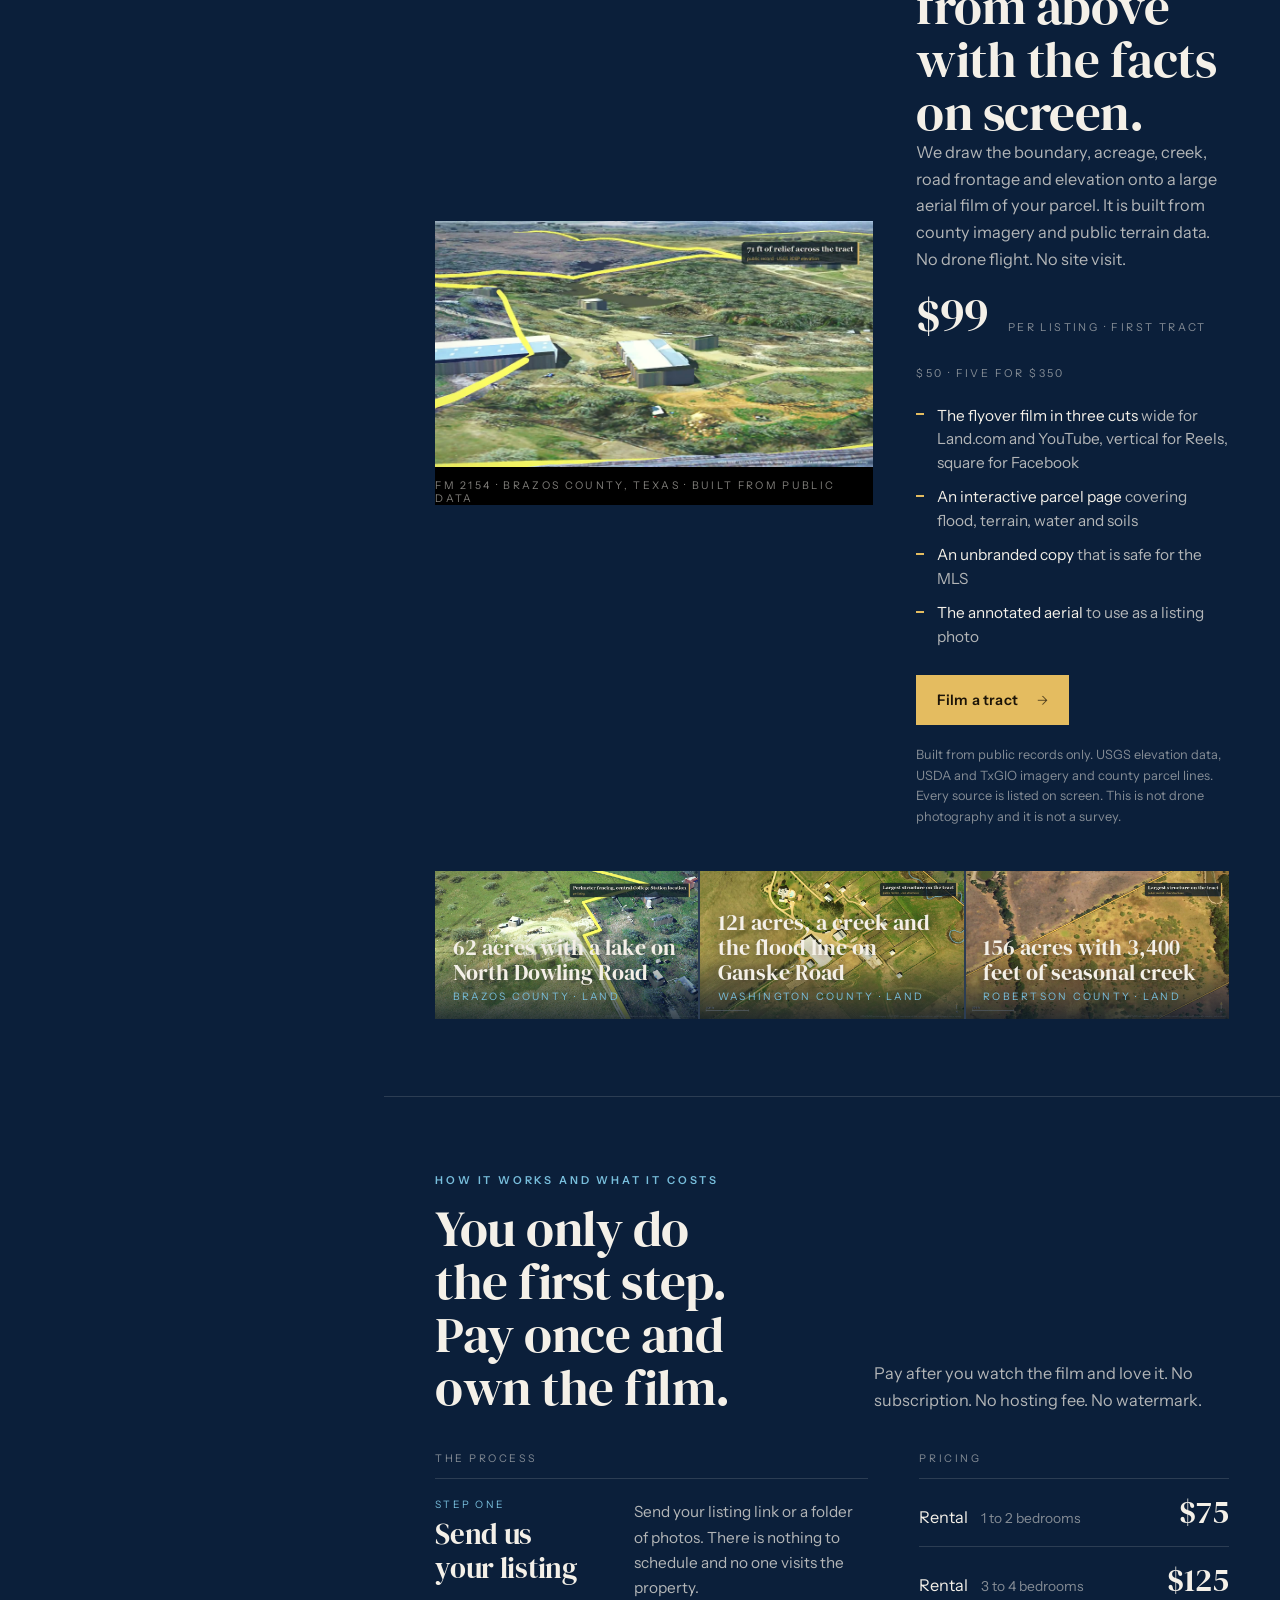
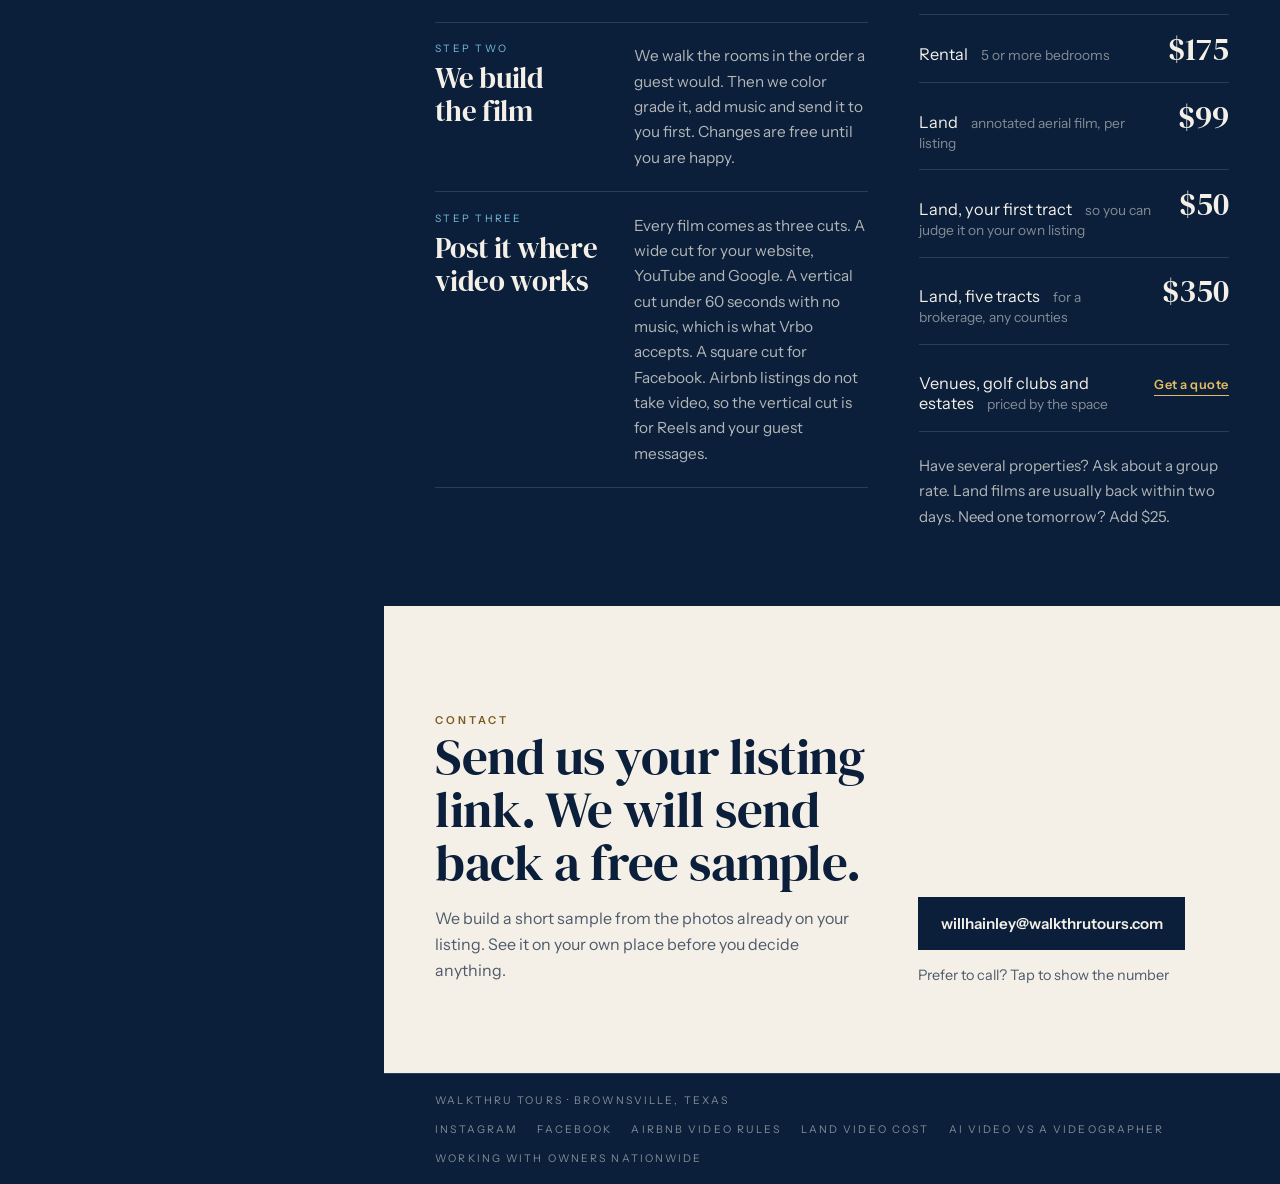
==== commit 8a3e955b: "Pricing: land 99 / first tract 50 / five for 350; three cuts; where video works; three guide pages C" ====
--- a/index.html
+++ b/index.html
@@ -49,7 +49,7 @@
         { "@type": "Offer", "name": "3 to 4 bedrooms", "price": "125", "priceCurrency": "USD" },
         { "@type": "Offer", "name": "5+ bedrooms", "price": "175", "priceCurrency": "USD" },
         { "@type": "Offer", "name": "Venues, golf clubs and estates", "price": "299", "priceCurrency": "USD", "priceSpecification": { "@type": "PriceSpecification", "minPrice": "299", "priceCurrency": "USD" } },
-        { "@type": "Offer", "name": "Land parcel flyover films", "price": "50", "priceCurrency": "USD" }
+        { "@type": "Offer", "name": "Land parcel flyover films", "price": "99", "priceCurrency": "USD" }
       ]
     }
   ]
@@ -408,9 +408,9 @@
           <p class="lede">We draw the boundary, acreage, creek, road frontage and elevation onto
           a large aerial film of your parcel. It is built from county imagery and public terrain
           data. No drone flight. No site visit.</p>
-          <p class="price-line">$50 <small>flat, per listing</small></p>
+          <p class="price-line">$99 <small>per listing · first tract $50 · five for $350</small></p>
           <ul class="land-list">
-            <li>The flyover film <span>ready for Land.com, YouTube and email</span></li>
+            <li>The flyover film in three cuts <span>wide for Land.com and YouTube, vertical for Reels, square for Facebook</span></li>
             <li>An interactive parcel page <span>covering flood, terrain, water and soils</span></li>
             <li>An unbranded copy <span>that is safe for the MLS</span></li>
             <li>The annotated aerial <span>to use as a listing photo</span></li>
@@ -453,7 +453,7 @@
           <div class="rows">
             <div class="row"><h3><small>Step one</small>Send us your listing</h3><p>Send your listing link or a folder of photos. There is nothing to schedule and no one visits the property.</p></div>
             <div class="row"><h3><small>Step two</small>We build the film</h3><p>We walk the rooms in the order a guest would. Then we color grade it, add music and send it to you first. Changes are free until you are happy.</p></div>
-            <div class="row"><h3><small>Step three</small>Post it anywhere</h3><p>Use it on Airbnb, VRBO, your website and social media. One file works everywhere.</p></div>
+            <div class="row"><h3><small>Step three</small>Post it where video works</h3><p>Every film comes as three cuts. A wide cut for your website, YouTube and Google. A vertical cut under 60 seconds with no music, which is what Vrbo accepts. A square cut for Facebook. Airbnb listings do not take video, so the vertical cut is for Reels and your guest messages.</p></div>
           </div>
         </div>
         <div>
@@ -462,10 +462,12 @@
             <div class="tier"><span class="n">Rental <span>1 to 2 bedrooms</span></span><span class="p">$75</span></div>
             <div class="tier"><span class="n">Rental <span>3 to 4 bedrooms</span></span><span class="p">$125</span></div>
             <div class="tier"><span class="n">Rental <span>5 or more bedrooms</span></span><span class="p">$175</span></div>
-            <div class="tier"><span class="n">Land <span>annotated aerial film, per listing</span></span><span class="p">$50</span></div>
+            <div class="tier"><span class="n">Land <span>annotated aerial film, per listing</span></span><span class="p">$99</span></div>
+            <div class="tier"><span class="n">Land, your first tract <span>so you can judge it on your own listing</span></span><span class="p">$50</span></div>
+            <div class="tier"><span class="n">Land, five tracts <span>for a brokerage, any counties</span></span><span class="p">$350</span></div>
             <div class="tier"><span class="n">Venues, golf clubs and estates <span>priced by the space</span></span><span class="p"><a class="quote" href="#contact">Get a quote</a></span></div>
           </div>
-          <p class="note">Have several properties? Ask about a group rate.</p>
+          <p class="note">Have several properties? Ask about a group rate. Land films are usually back within two days. Need one tomorrow? Add $25.</p>
         </div>
       </div>
     </section>
@@ -490,6 +492,9 @@
       <span class="foot-social">
         <a href="https://www.instagram.com/walkthrutours/" rel="noopener" target="_blank">Instagram</a>
         <a href="https://www.facebook.com/profile.php?id=61593848542018" rel="noopener" target="_blank">Facebook</a>
+        <a href="/airbnb-video-rules/">Airbnb video rules</a>
+        <a href="/land-listing-video-cost/">Land video cost</a>
+        <a href="/ai-listing-video-vs-videographer/">AI video vs a videographer</a>
       </span>
       <span>Working with owners nationwide</span>
     </footer>
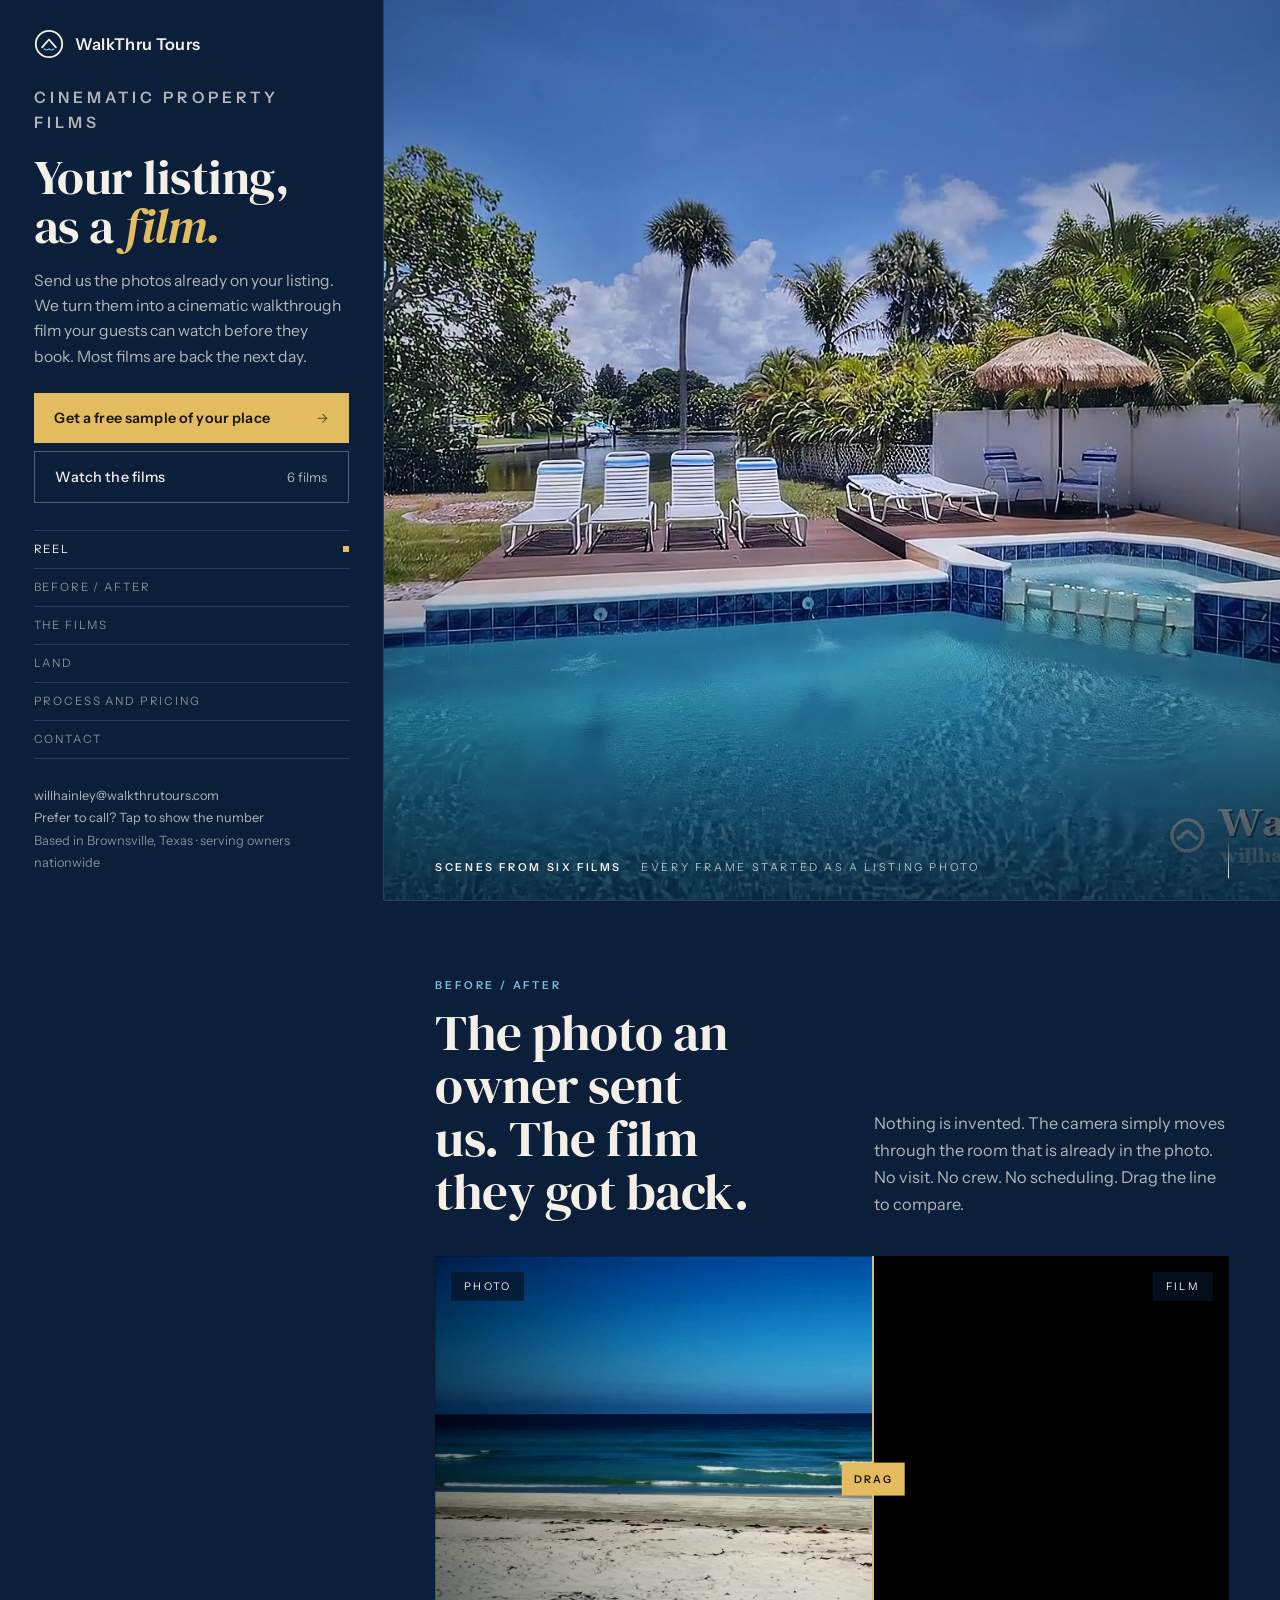
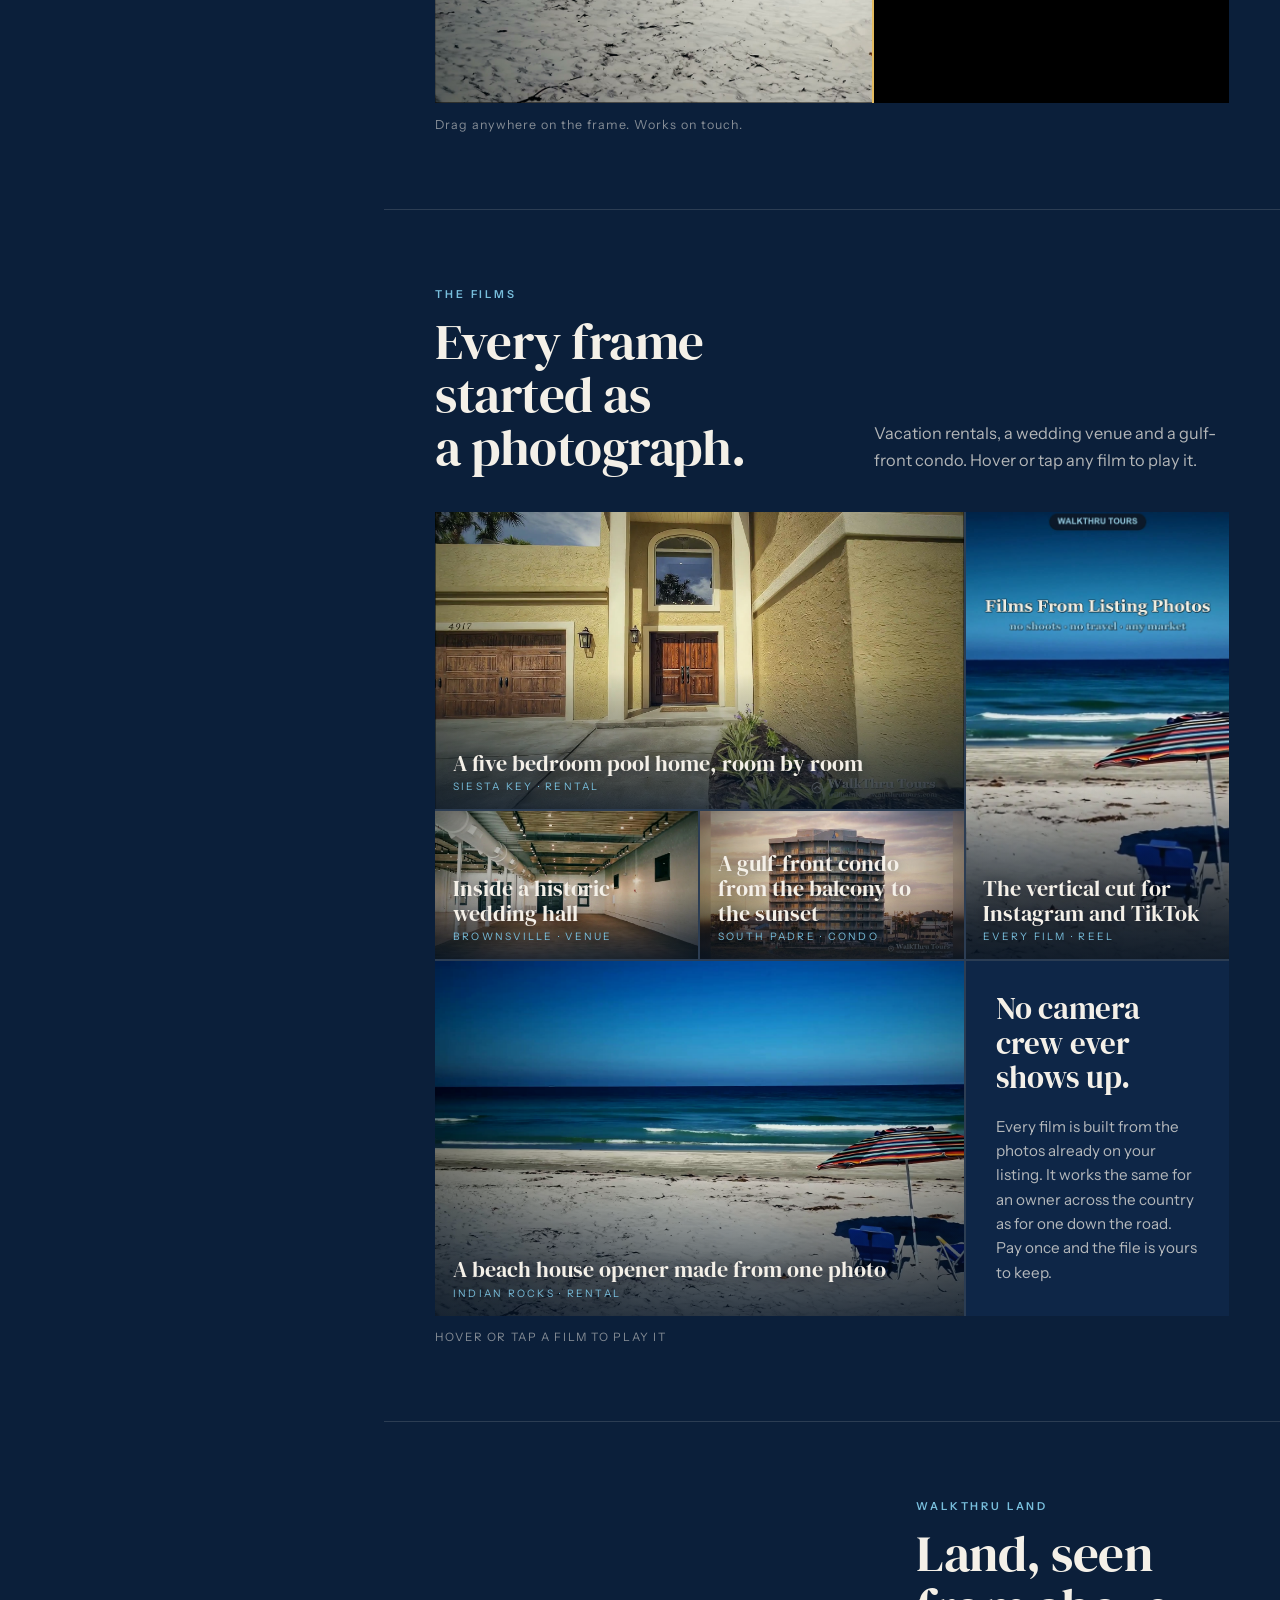
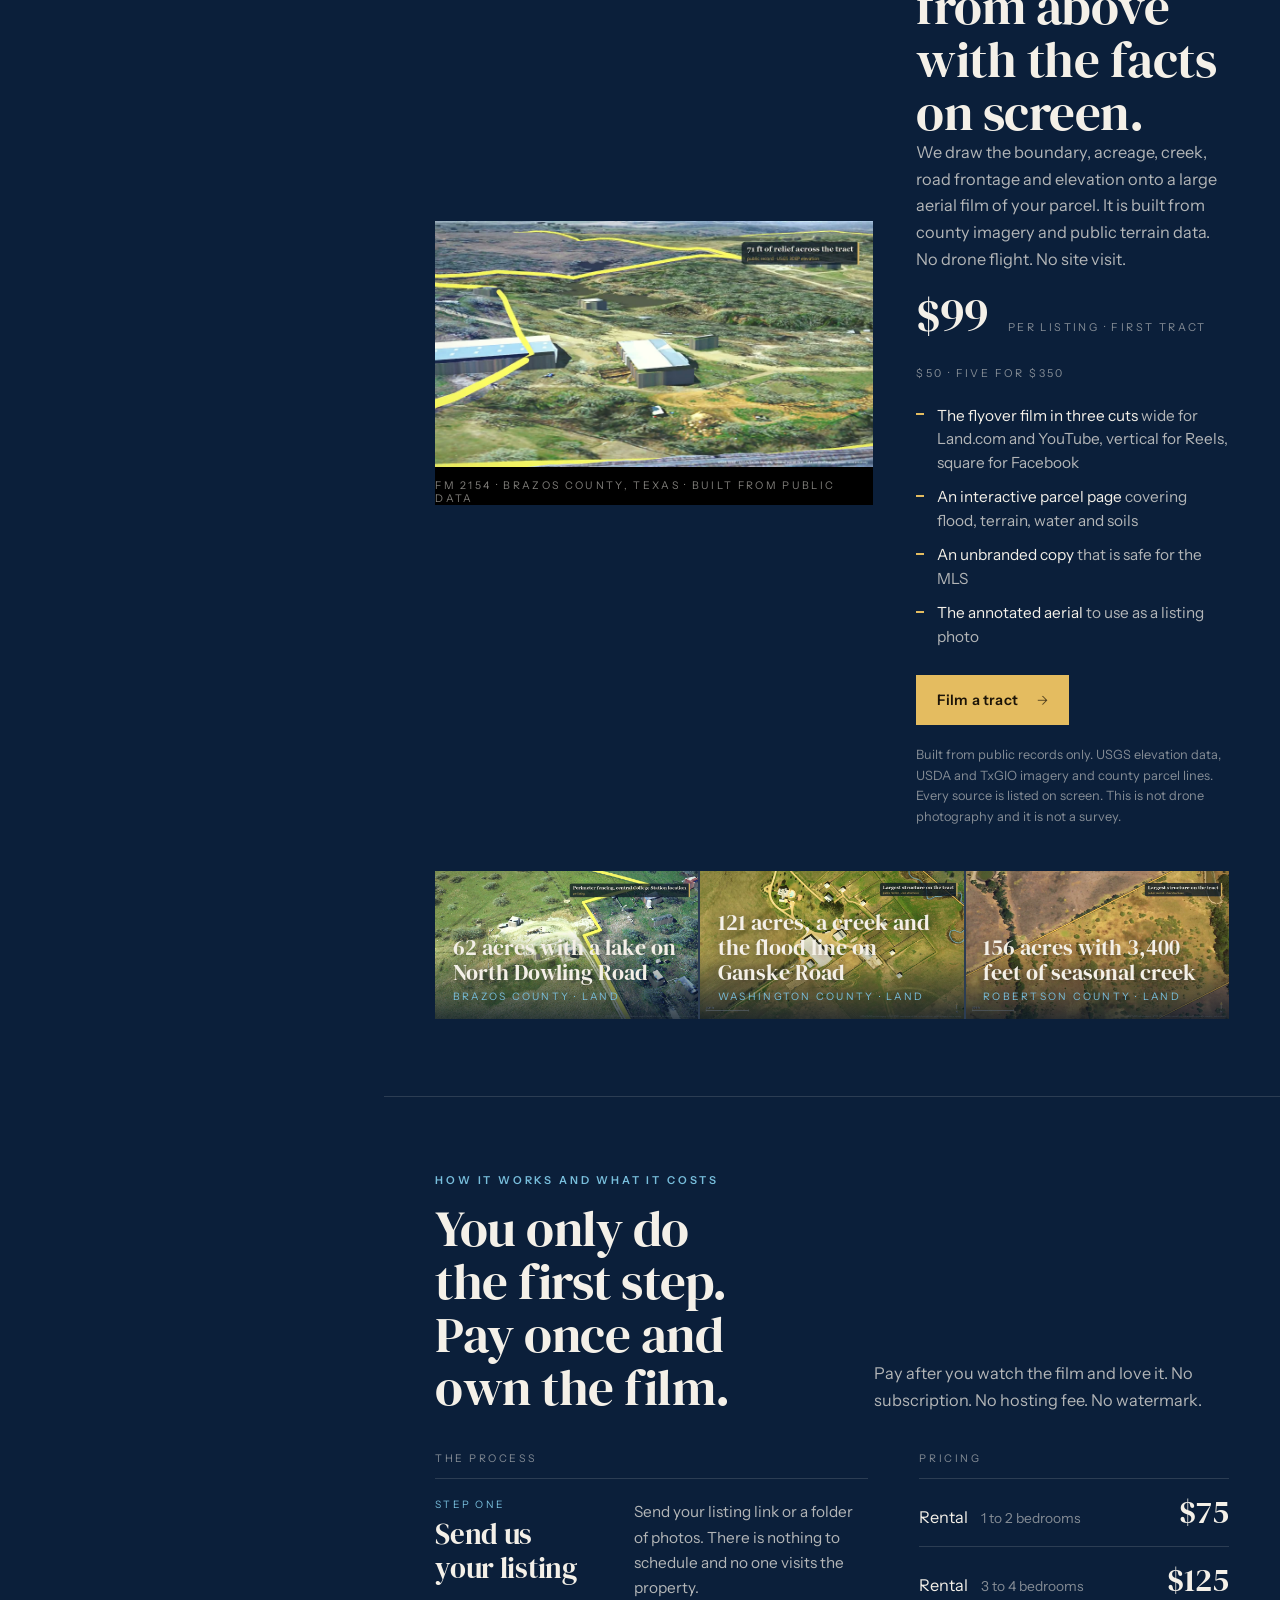
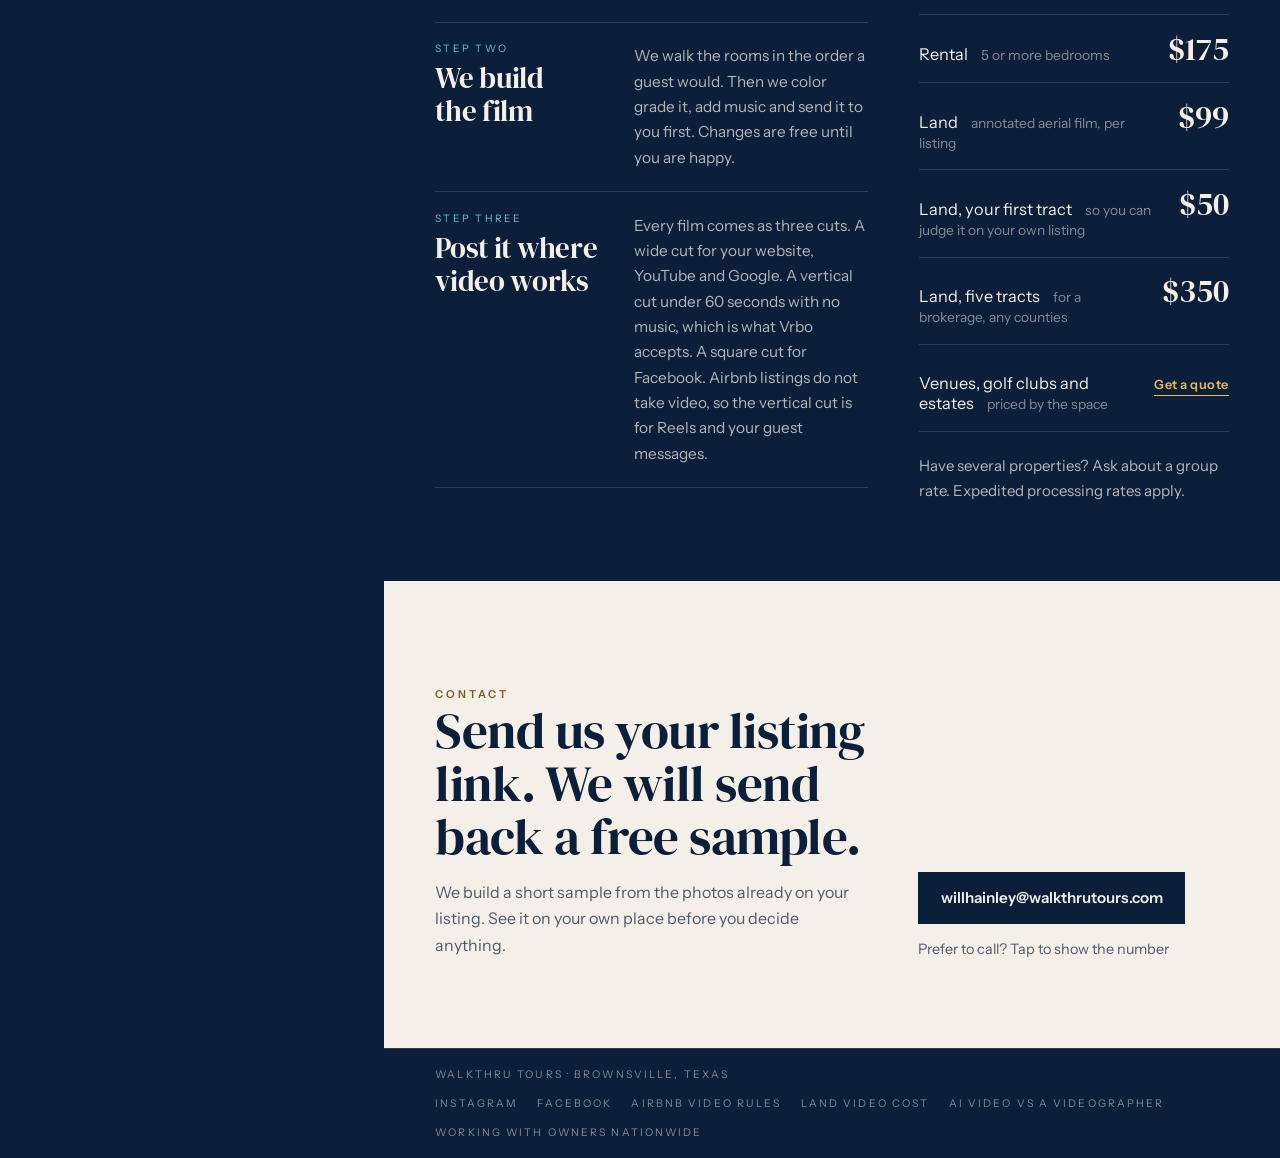
==== commit f37083bf: "Video: phone-safe 4:2:0 encodes, no audio, 720p copies on small screens, scroll-to-play on touch; pr" ====
--- a/index.html
+++ b/index.html
@@ -467,7 +467,7 @@
             <div class="tier"><span class="n">Land, five tracts <span>for a brokerage, any counties</span></span><span class="p">$350</span></div>
             <div class="tier"><span class="n">Venues, golf clubs and estates <span>priced by the space</span></span><span class="p"><a class="quote" href="#contact">Get a quote</a></span></div>
           </div>
-          <p class="note">Have several properties? Ask about a group rate. Land films are usually back within two days. Need one tomorrow? Add $25.</p>
+          <p class="note">Have several properties? Ask about a group rate. Expedited processing rates apply.</p>
         </div>
       </div>
     </section>
@@ -507,6 +507,7 @@
 <script>
 (function(){
   var reduced=matchMedia('(prefers-reduced-motion: reduce)').matches;
+  var touch=matchMedia('(hover: none)').matches;
 
   // Hero: one continuous graded reel; lighter encode for phones / save-data.
   var hero=document.getElementById('hero-reel');
@@ -514,6 +515,7 @@
     var small=matchMedia('(max-width:820px)').matches ||
               (navigator.connection&&(navigator.connection.saveData||/2g/.test(navigator.connection.effectiveType||'')));
     hero.src=small?'./media/hero-reel-720.mp4':'./media/hero-reel.mp4';
+    var ba=document.querySelector('video.after'); if(ba&&small){ ba.setAttribute('src','./media/ba-film-720.mp4'); ba.load(); ba.play().catch(function(){}); }
     if(reduced){ hero.removeAttribute('autoplay'); hero.pause(); }
     else{ hero.play().catch(function(){}); }
     // slow parallax: footage drifts at a quarter of scroll speed while it is on screen
@@ -554,6 +556,7 @@
   // video can genuinely play through).
   [].forEach.call(document.querySelectorAll('[data-hover]'),function(v){
     var card=v.closest('.film'), frame=v.parentElement, ready=false, want=false;
+    if(small){ v.setAttribute('src', v.getAttribute('src').replace(/\.mp4$/,'-720.mp4')); }
     var still=document.createElement('div'); still.className='still';
     still.style.backgroundImage='url("'+v.getAttribute('poster')+'")';
     frame.insertBefore(still,v);
@@ -568,10 +571,15 @@
     card.addEventListener('mouseenter',enter); card.addEventListener('mouseleave',leave);
     card.addEventListener('focusin',enter); card.addEventListener('focusout',leave);
     card.addEventListener('click',function(){ want?leave():enter(); });
+    // Phones have no hover: play the tile while it is mostly on screen, one at a time as you scroll.
+    if(touch && !reduced && 'IntersectionObserver' in window){
+      new IntersectionObserver(function(es){ es.forEach(function(e){ e.isIntersecting?enter():leave(); }); },{threshold:.6}).observe(card);
+    }
   });
   // land film: plays only while on screen (and never under reduced motion)
   (function(){
     var lf=document.getElementById('land-film'); if(!lf) return;
+    if(small){ lf.setAttribute('src', lf.getAttribute('src').replace(/\.mp4$/,'-720.mp4')); lf.load(); }
     var rm=window.matchMedia&&window.matchMedia('(prefers-reduced-motion: reduce)').matches;
     if(rm||!('IntersectionObserver' in window)) return;
     new IntersectionObserver(function(es){ es.forEach(function(e){
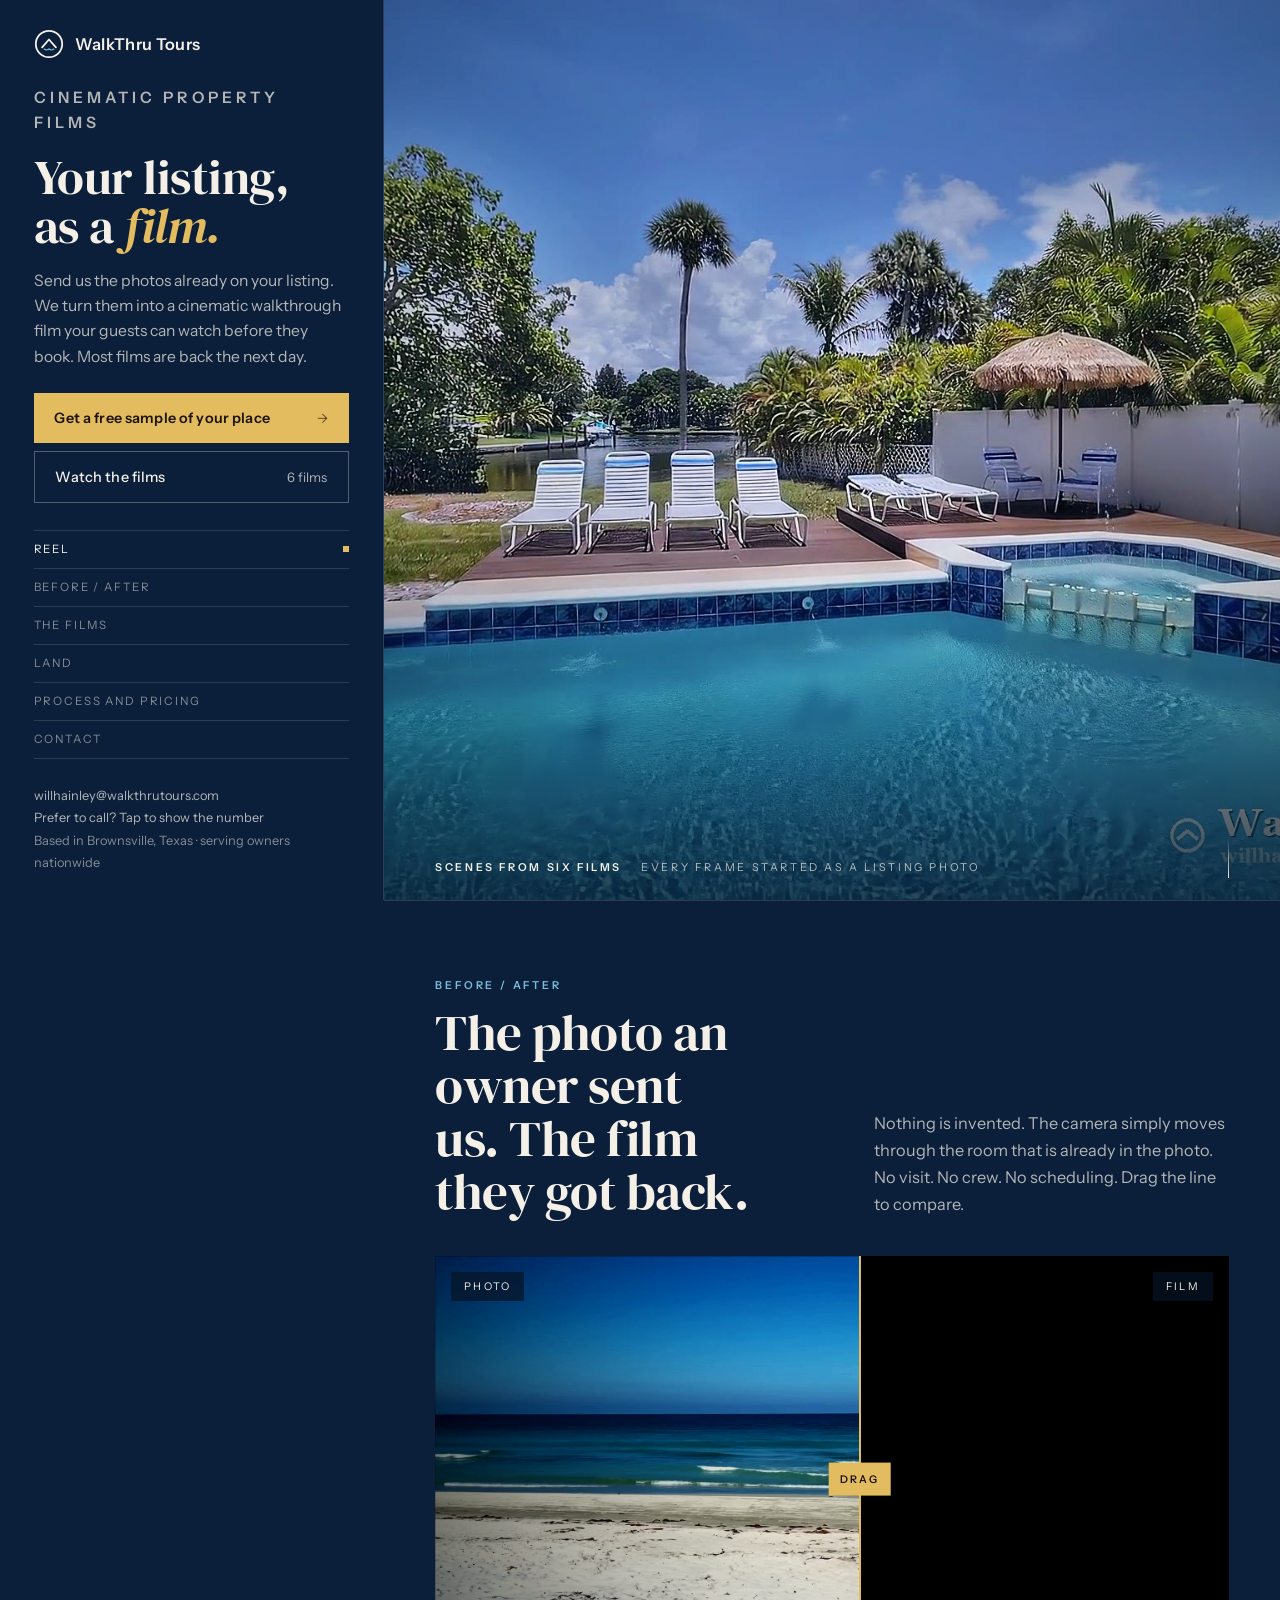
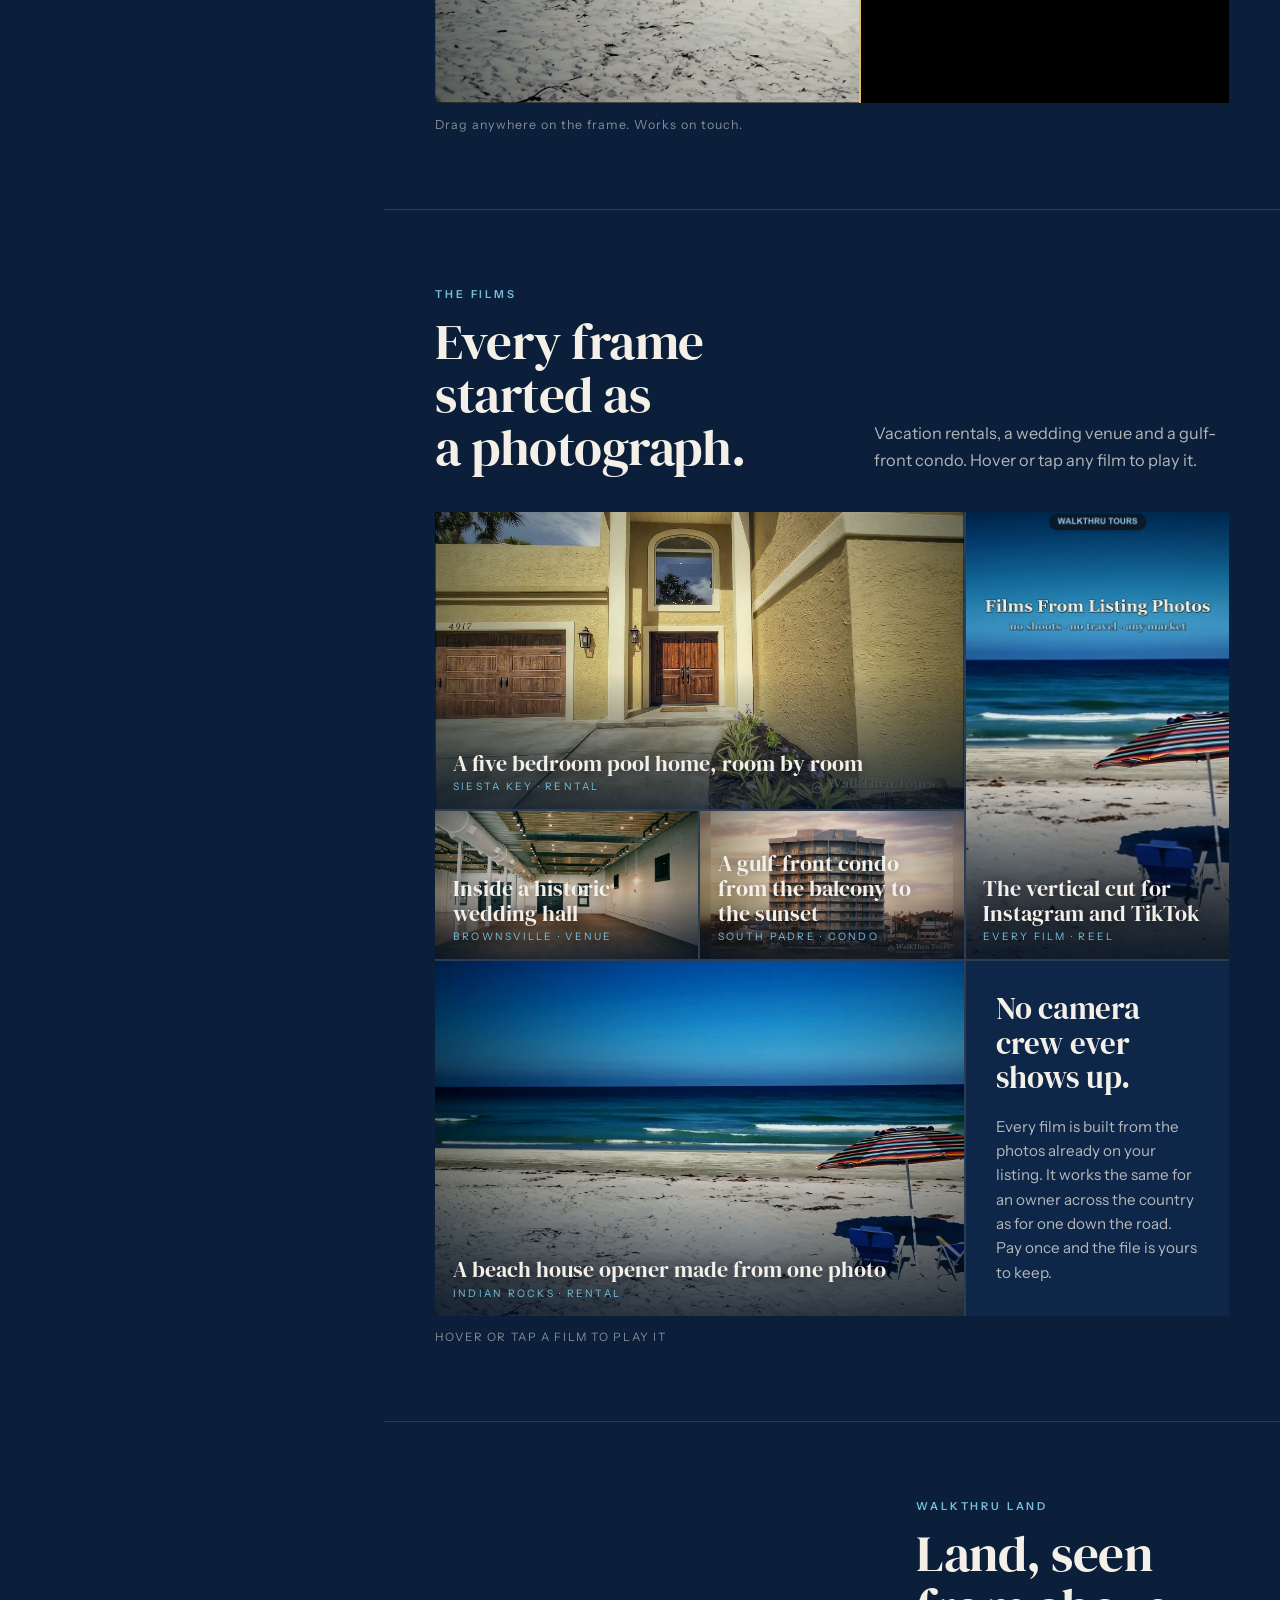
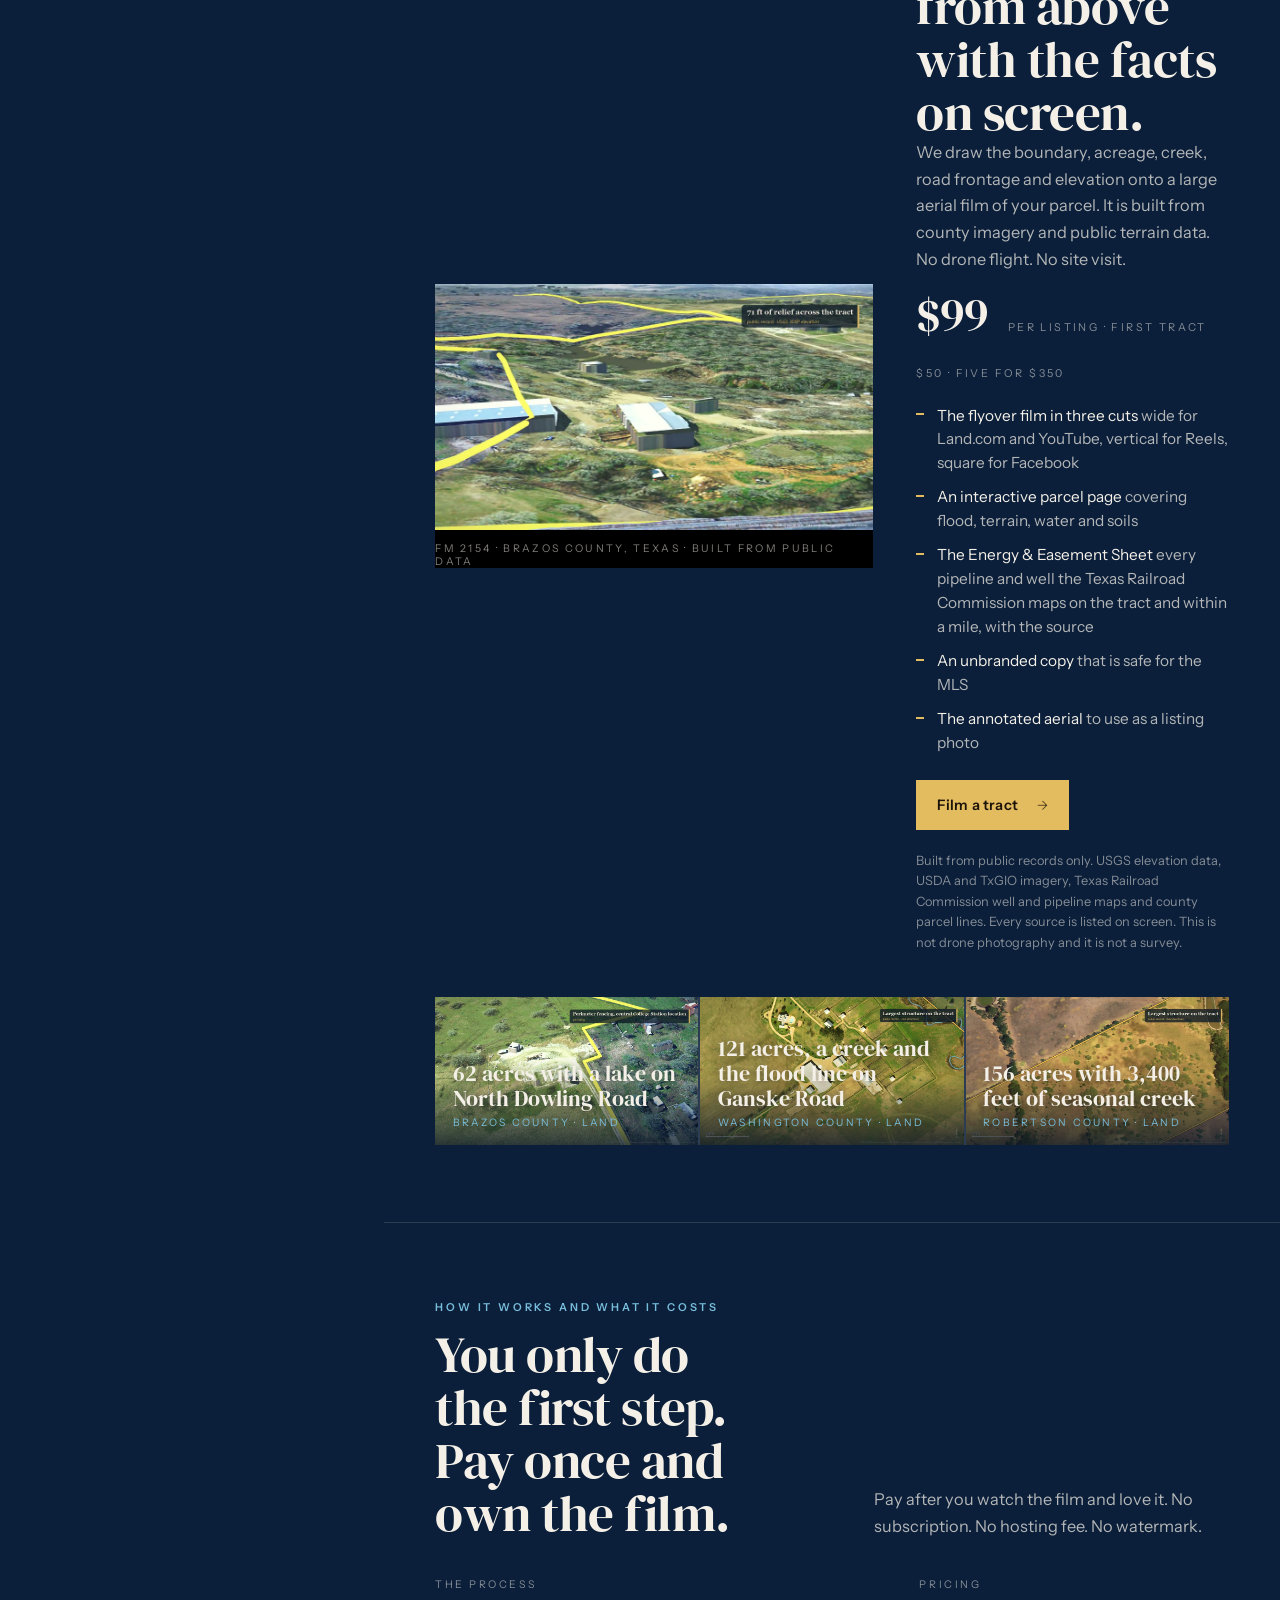
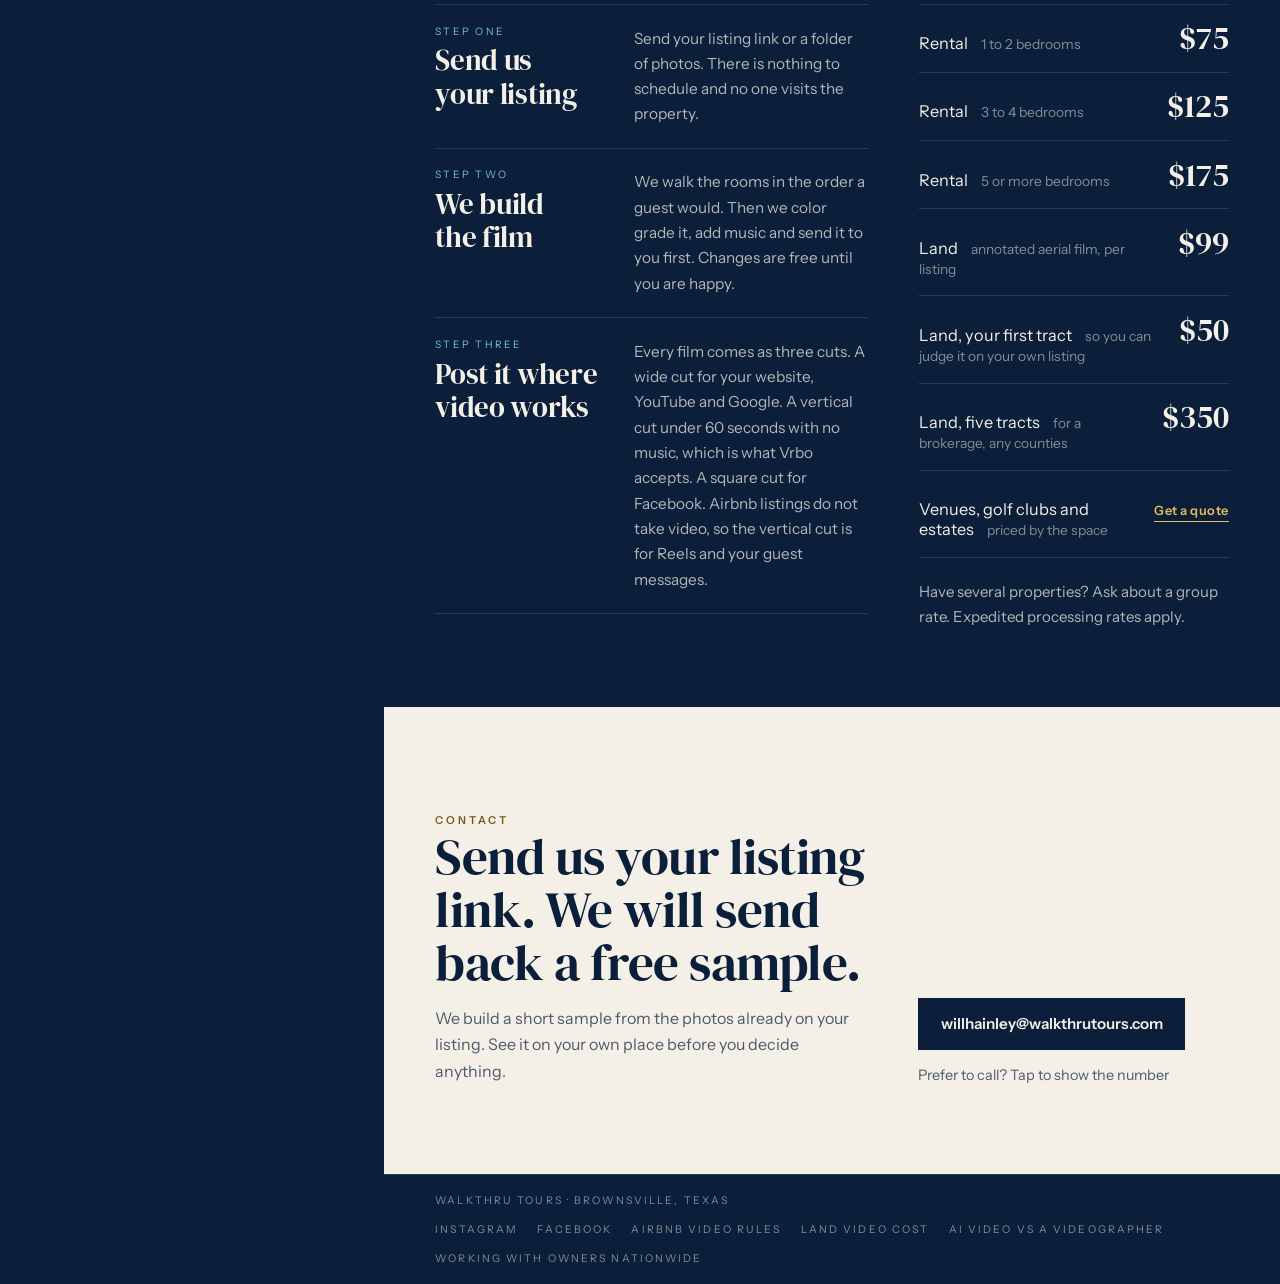
==== commit e04287a5: "Land section: Energy & Easement Sheet bullet, RRC in the sources line Co-Authored-By: Claude Fable 5" ====
--- a/index.html
+++ b/index.html
@@ -412,12 +412,13 @@
           <ul class="land-list">
             <li>The flyover film in three cuts <span>wide for Land.com and YouTube, vertical for Reels, square for Facebook</span></li>
             <li>An interactive parcel page <span>covering flood, terrain, water and soils</span></li>
+            <li>The Energy &amp; Easement Sheet <span>every pipeline and well the Texas Railroad Commission maps on the tract and within a mile, with the source</span></li>
             <li>An unbranded copy <span>that is safe for the MLS</span></li>
             <li>The annotated aerial <span>to use as a listing photo</span></li>
           </ul>
           <a class="btn gold" href="#contact"><span>Film a tract</span><span class="k">&rarr;</span></a>
           <p class="fine">Built from public records only. USGS elevation data, USDA and TxGIO
-          imagery and county parcel lines. Every source is listed on screen. This is not drone
+          imagery, Texas Railroad Commission well and pipeline maps and county parcel lines. Every source is listed on screen. This is not drone
           photography and it is not a survey.</p>
         </div>
       </div>
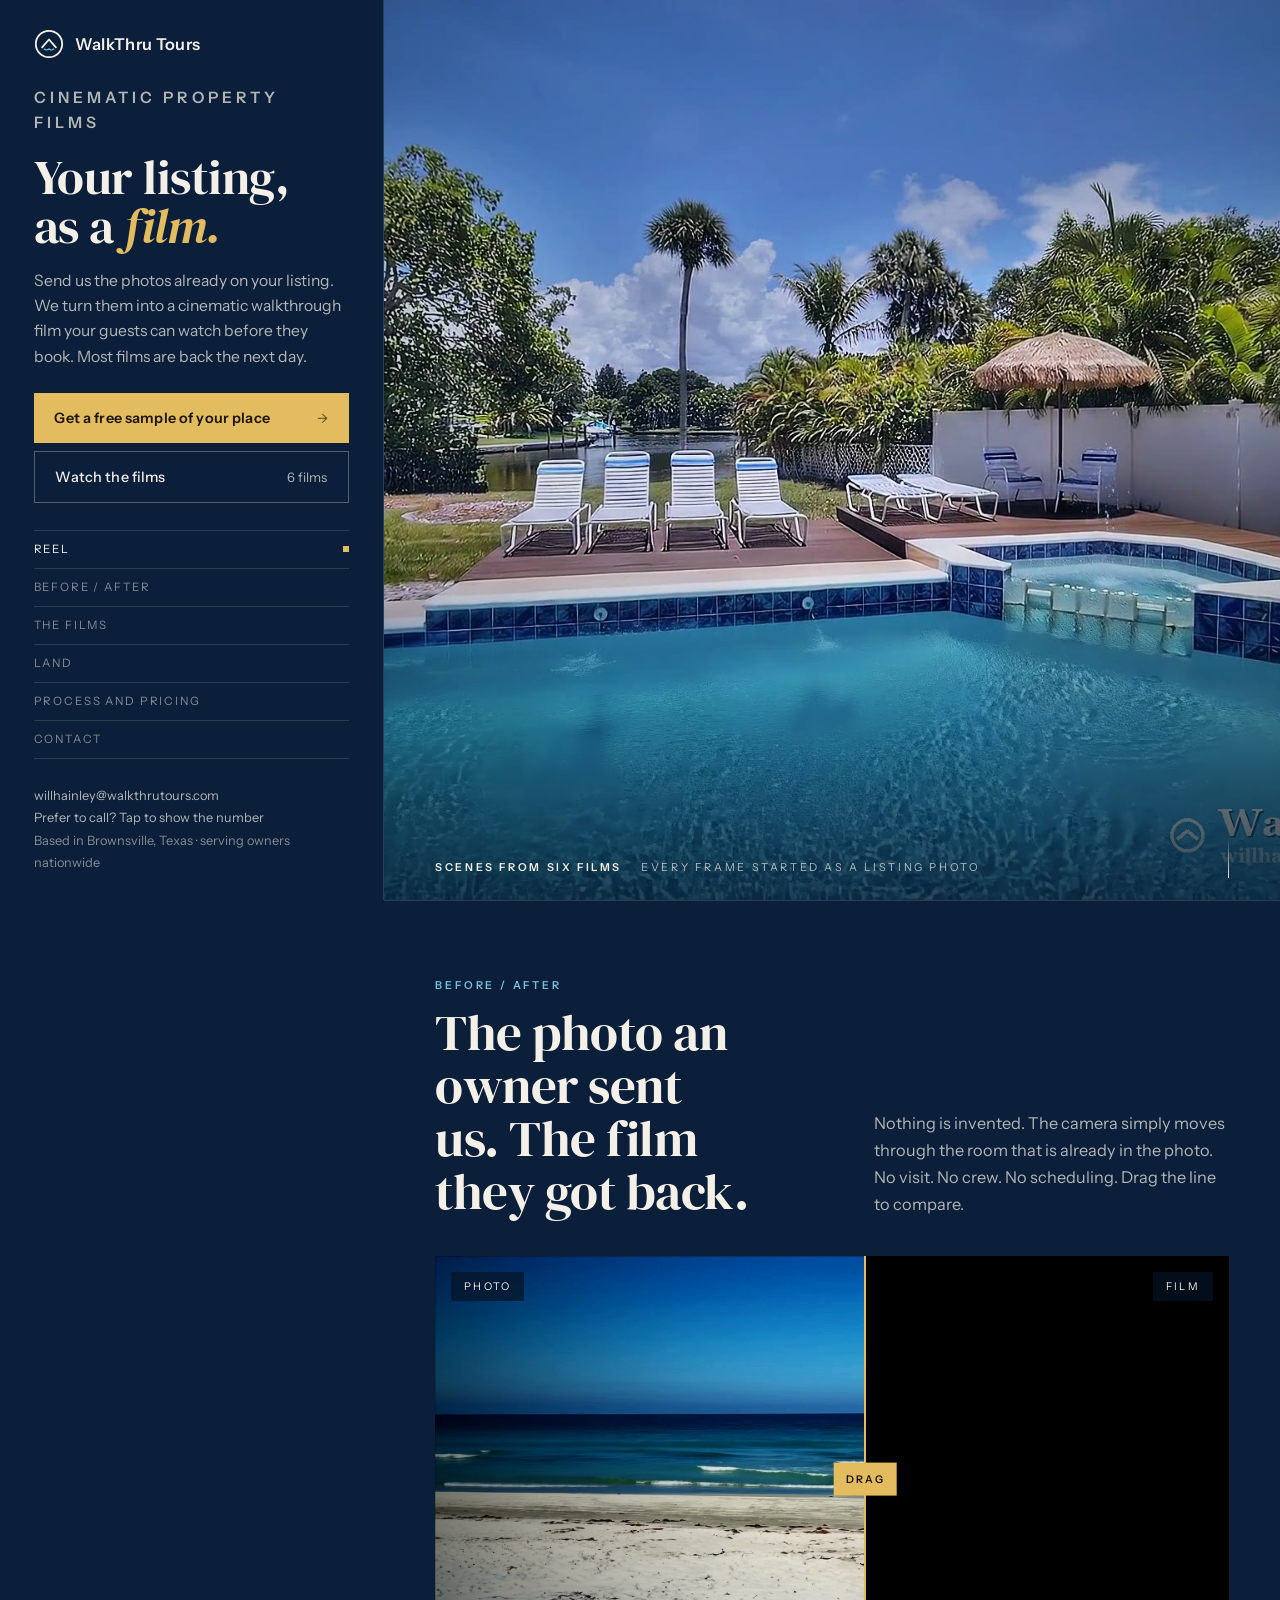
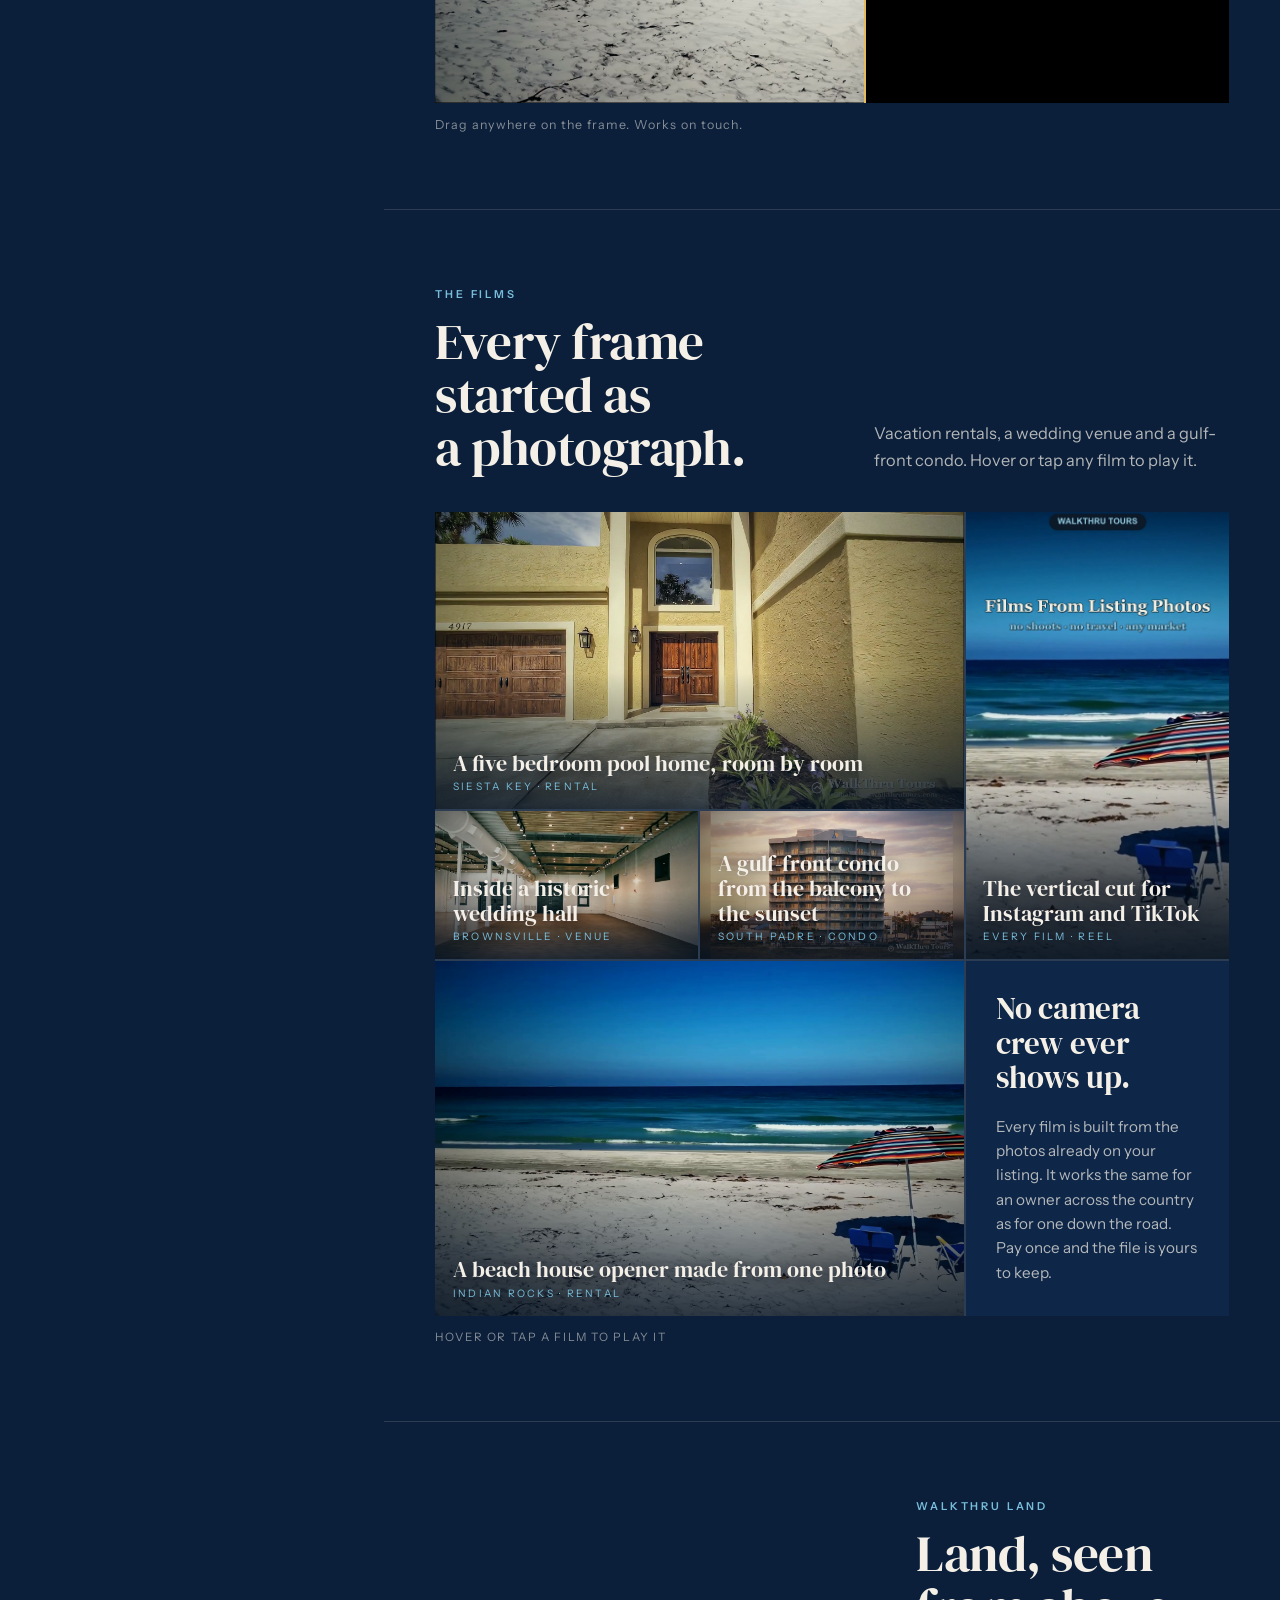
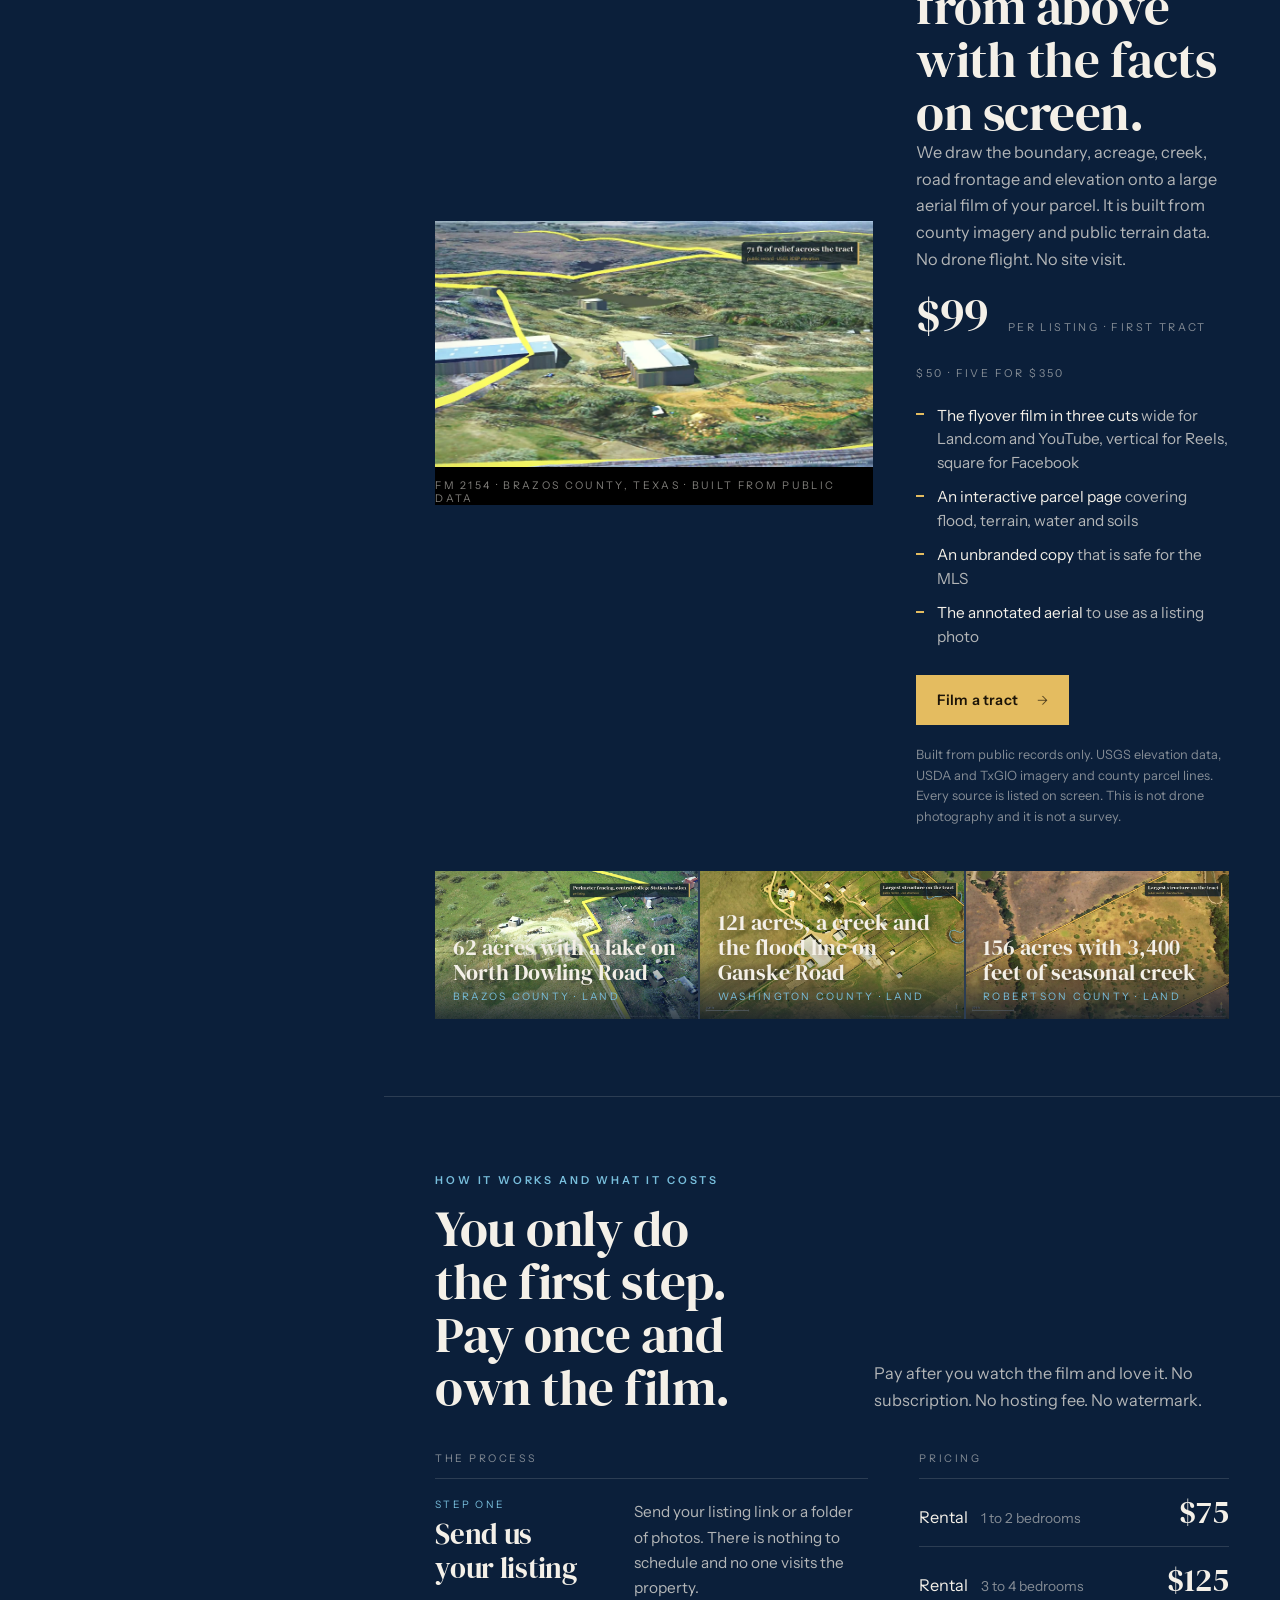
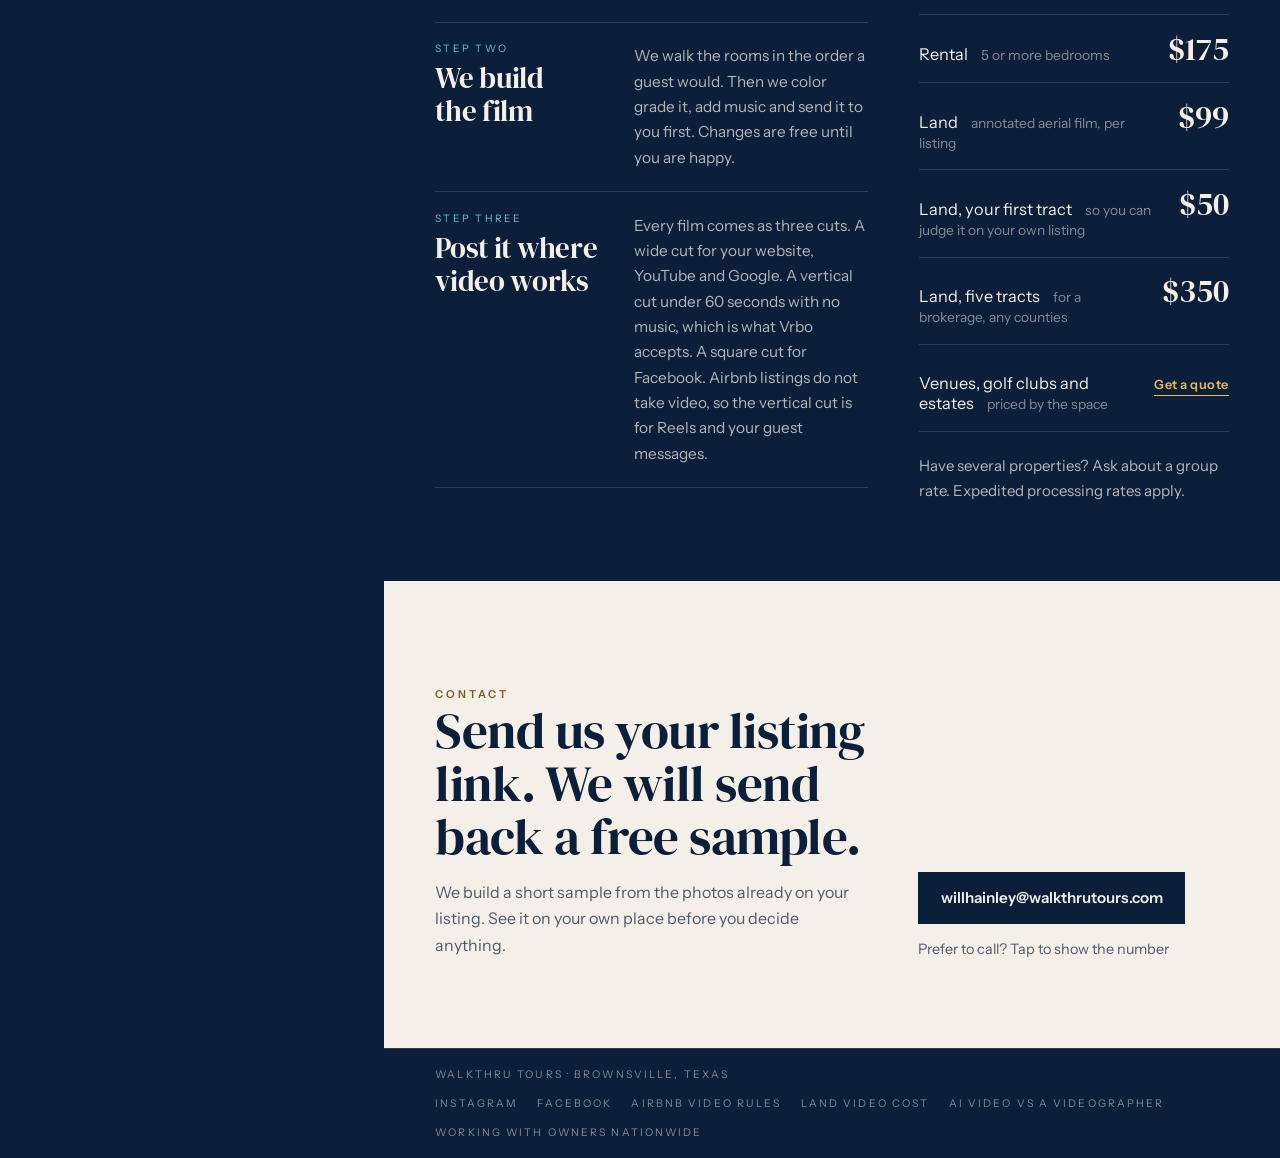
==== commit 541510b6: "Land section: drop the energy sheet bullet (oil & gas is a separate offer, not an add-on) Co-Authore" ====
--- a/index.html
+++ b/index.html
@@ -412,13 +412,12 @@
           <ul class="land-list">
             <li>The flyover film in three cuts <span>wide for Land.com and YouTube, vertical for Reels, square for Facebook</span></li>
             <li>An interactive parcel page <span>covering flood, terrain, water and soils</span></li>
-            <li>The Energy &amp; Easement Sheet <span>every pipeline and well the Texas Railroad Commission maps on the tract and within a mile, with the source</span></li>
             <li>An unbranded copy <span>that is safe for the MLS</span></li>
             <li>The annotated aerial <span>to use as a listing photo</span></li>
           </ul>
           <a class="btn gold" href="#contact"><span>Film a tract</span><span class="k">&rarr;</span></a>
           <p class="fine">Built from public records only. USGS elevation data, USDA and TxGIO
-          imagery, Texas Railroad Commission well and pipeline maps and county parcel lines. Every source is listed on screen. This is not drone
+          imagery and county parcel lines. Every source is listed on screen. This is not drone
           photography and it is not a survey.</p>
         </div>
       </div>
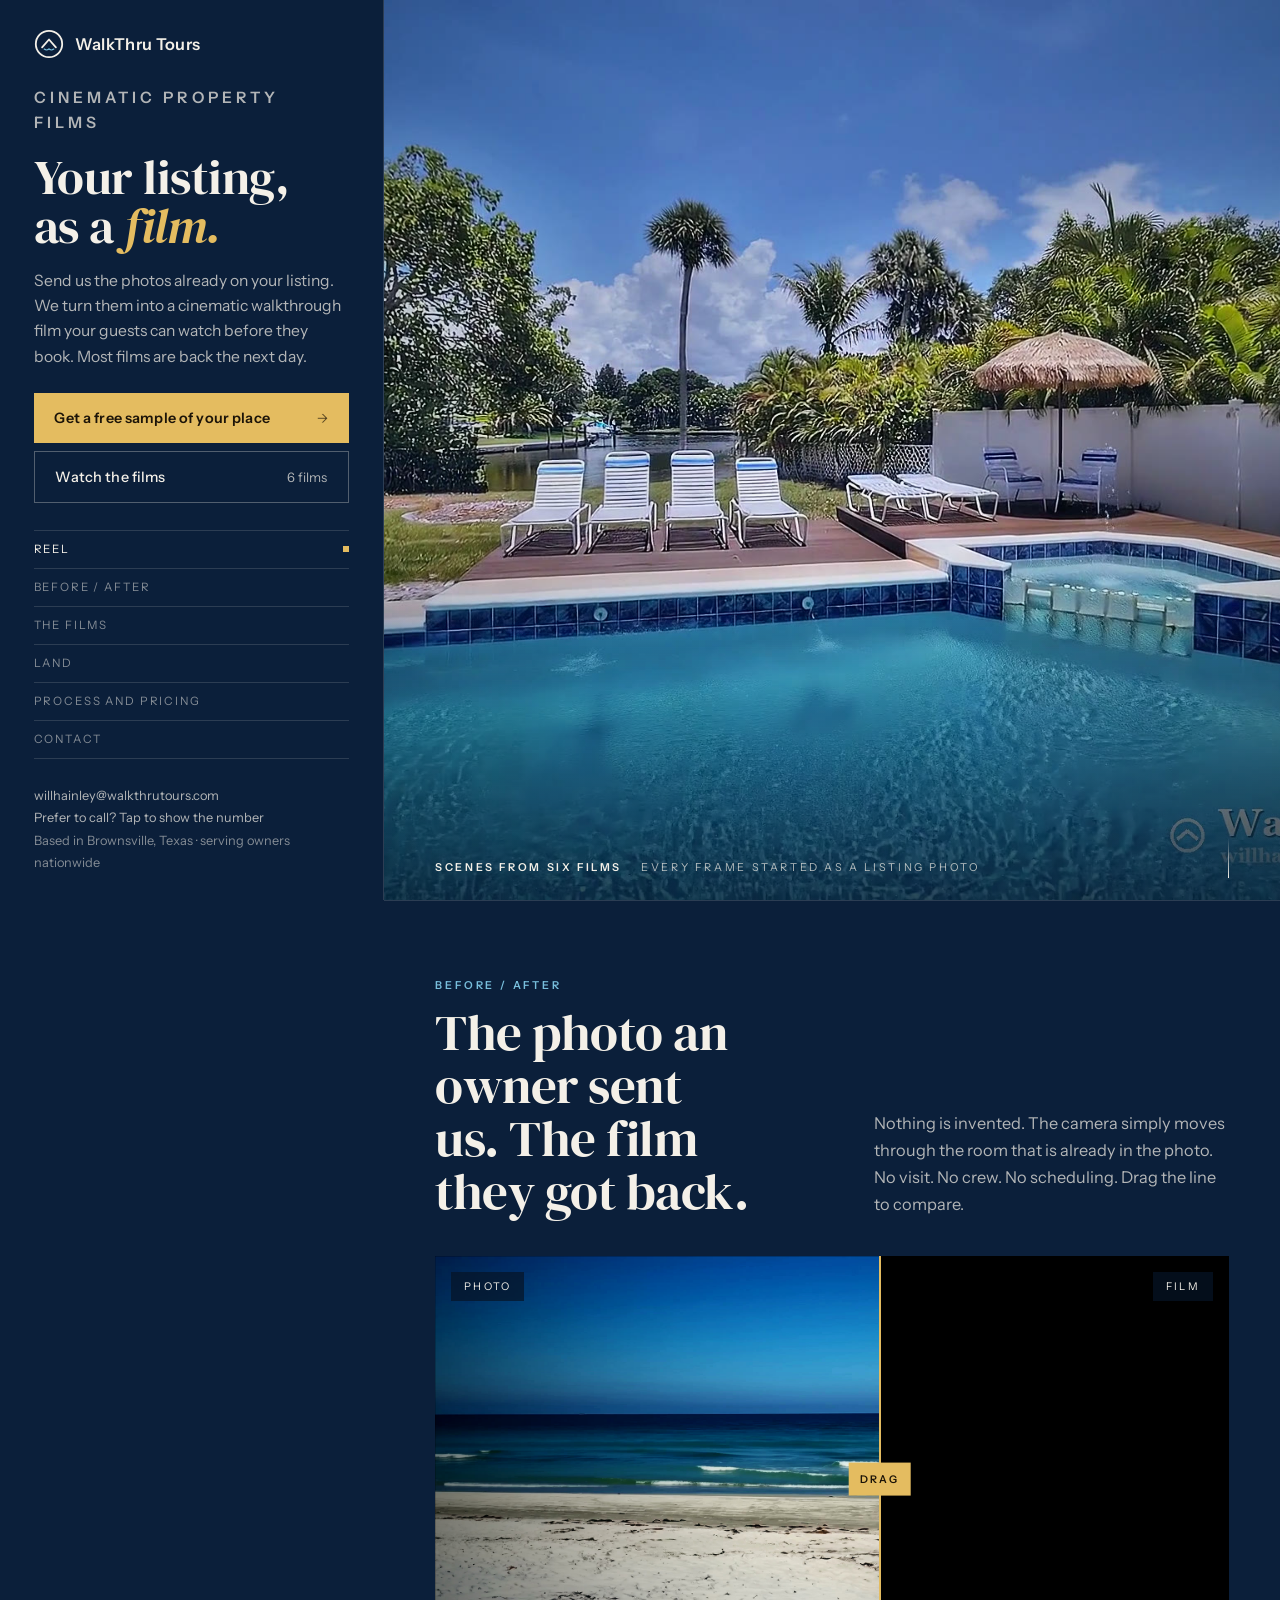
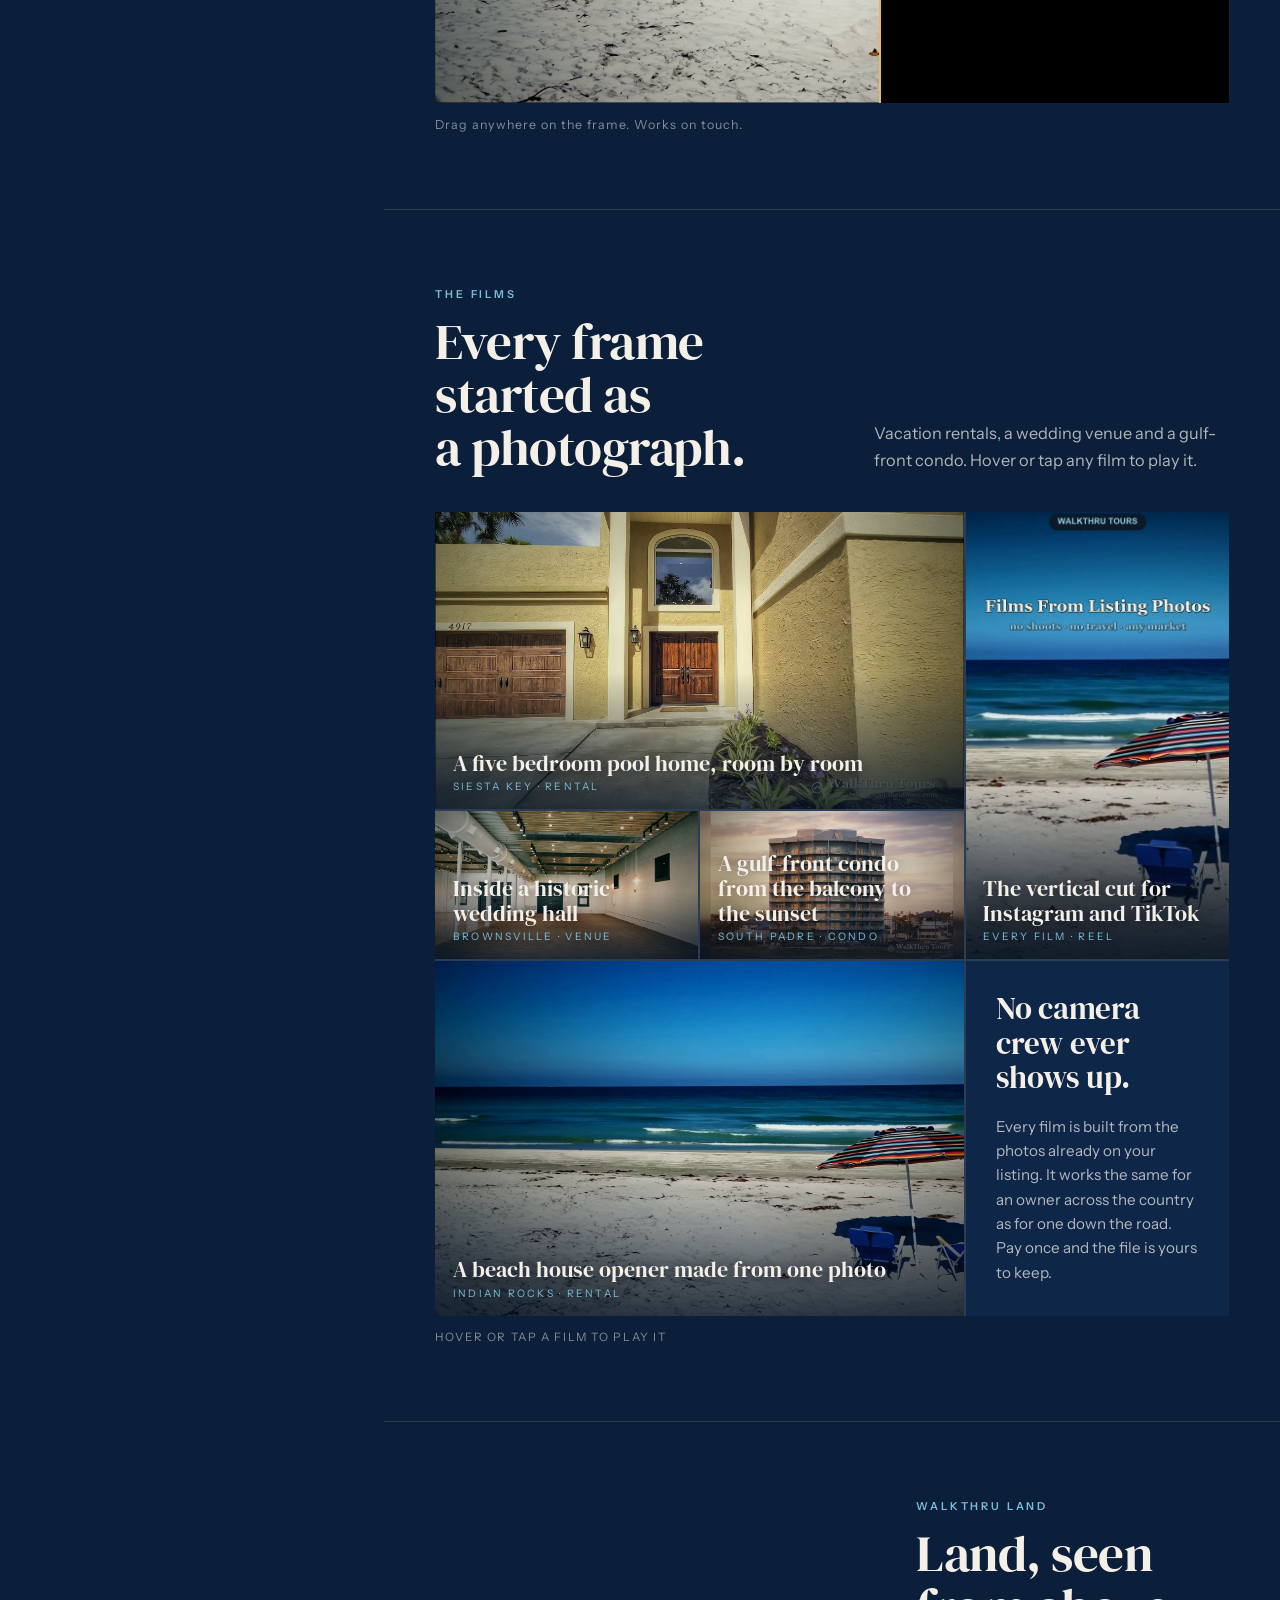
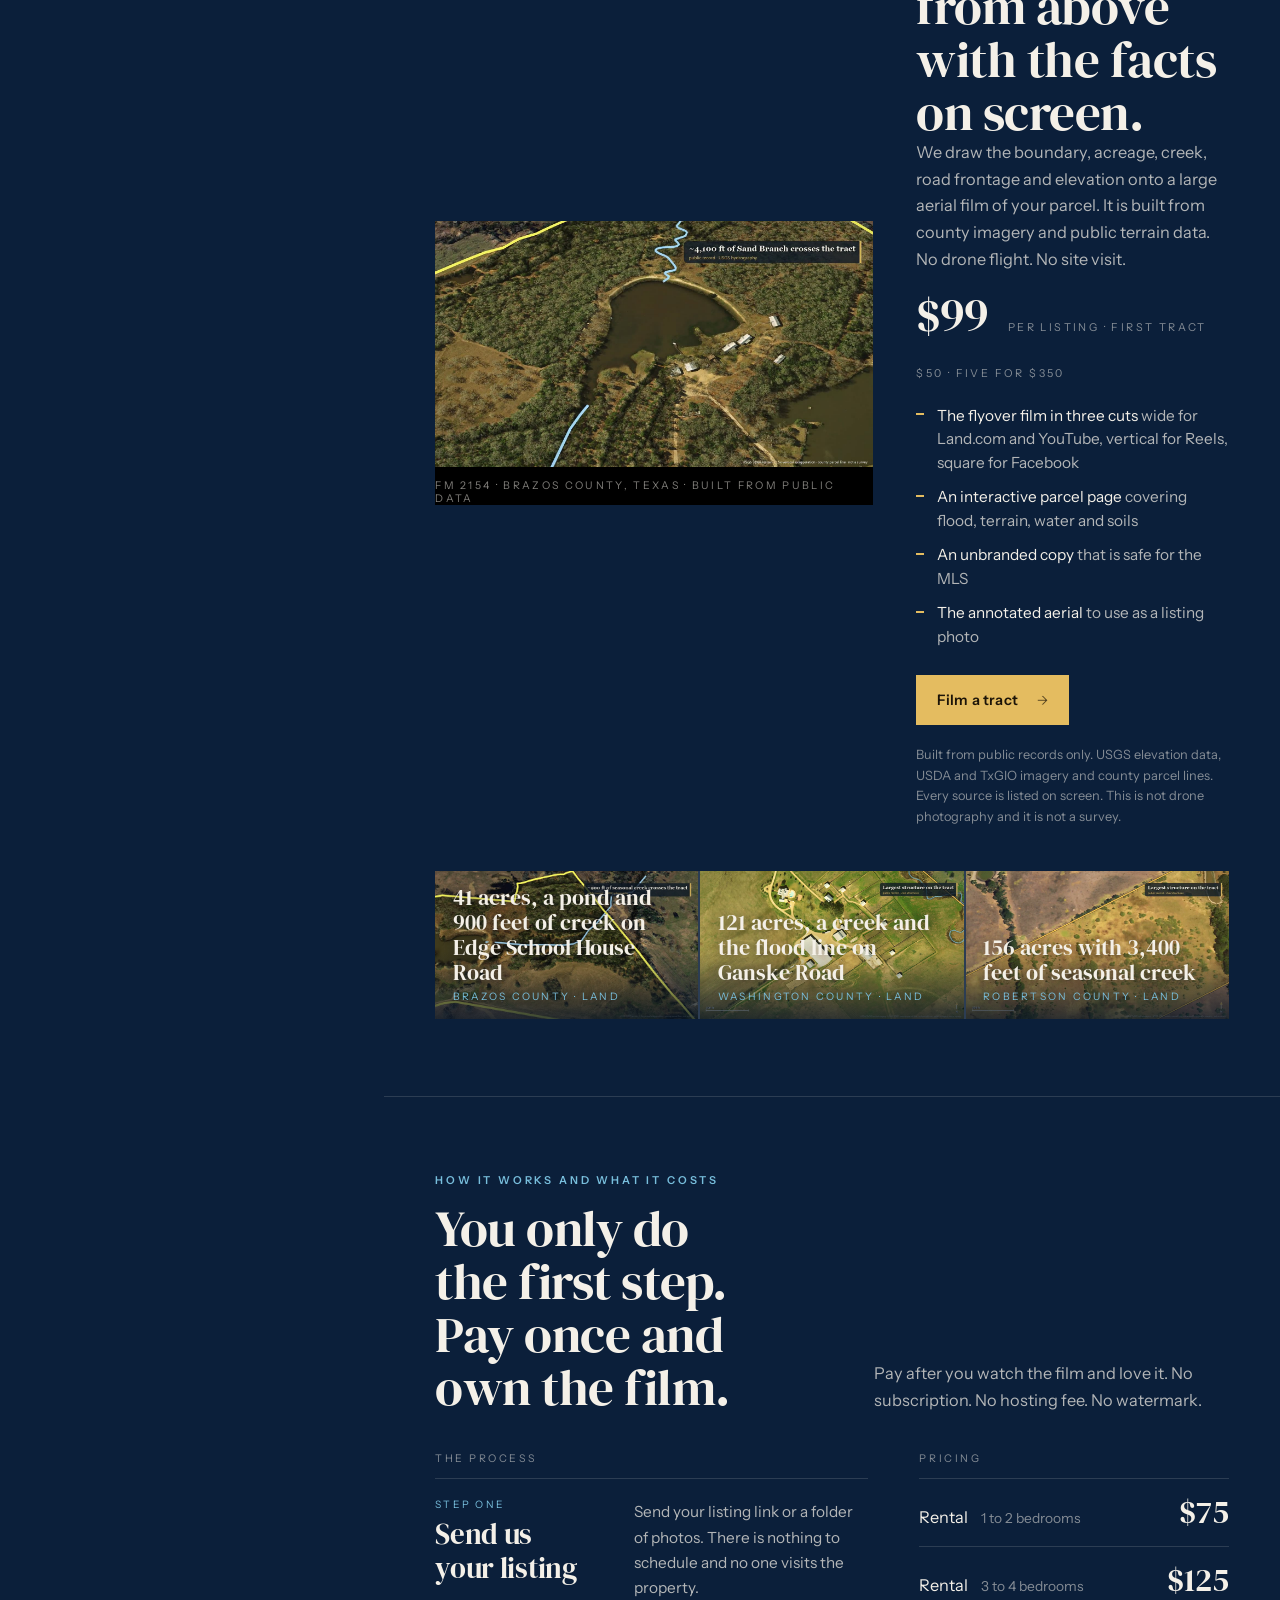
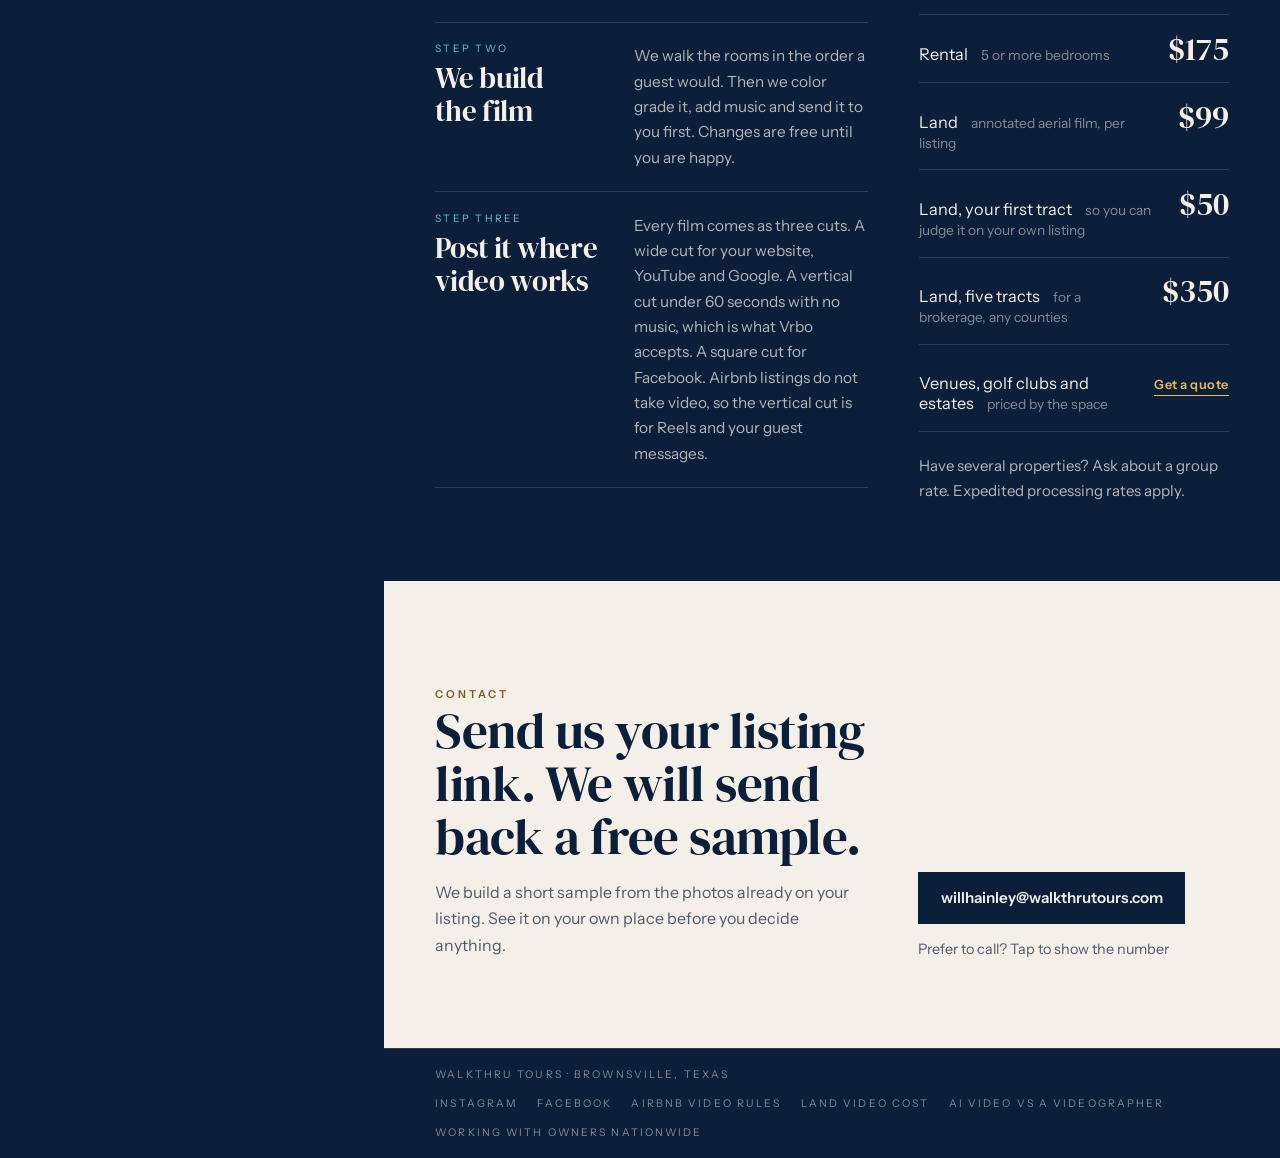
==== commit 15730a54: "Land films: swap the retired cine flyovers for the current map films (FM 2154 v2, Edge School House " ====
--- a/index.html
+++ b/index.html
@@ -399,7 +399,7 @@
     <section class="sec" id="land">
       <div class="land-grid">
         <figure class="land-media">
-          <video id="land-film" src="./media/land-fm2154.mp4" poster="./media/land-fm2154-poster.jpg" muted loop playsinline preload="metadata" aria-label="Three dimensional flyover of a ranch on FM 2154 in Brazos County with the lake, barns and parcel boundary drawn in gold"></video>
+          <video id="land-film" src="./media/land-fm2154.mp4" poster="./media/land-fm2154-poster.jpg" muted loop playsinline preload="metadata" aria-label="Aerial film of a 239 acre ranch on FM 2154 in Brazos County with Sand Branch, the barns and the parcel boundary drawn on screen"></video>
           <figcaption>FM 2154 · Brazos County, Texas · built from public data</figcaption>
         </figure>
         <div>
@@ -424,8 +424,8 @@
 
       <div class="grid land-films" aria-label="More land films">
         <figure class="film">
-          <div class="frame"><video src="./media/land-flyover.mp4" poster="./media/land-flyover-poster.jpg" muted loop playsinline preload="none" data-hover></video></div>
-          <figcaption><span class="t">62 acres with a lake on North Dowling Road</span><span class="s">Brazos County · land</span></figcaption>
+          <div class="frame"><video src="./media/land-edgeschool.mp4" poster="./media/land-edgeschool-poster.jpg" muted loop playsinline preload="none" data-hover></video></div>
+          <figcaption><span class="t">41 acres, a pond and 900 feet of creek on Edge School House Road</span><span class="s">Brazos County · land</span></figcaption>
         </figure>
         <figure class="film">
           <div class="frame"><video src="./media/land-ganske.mp4" poster="./media/land-ganske-poster.jpg" muted loop playsinline preload="none" data-hover></video></div>
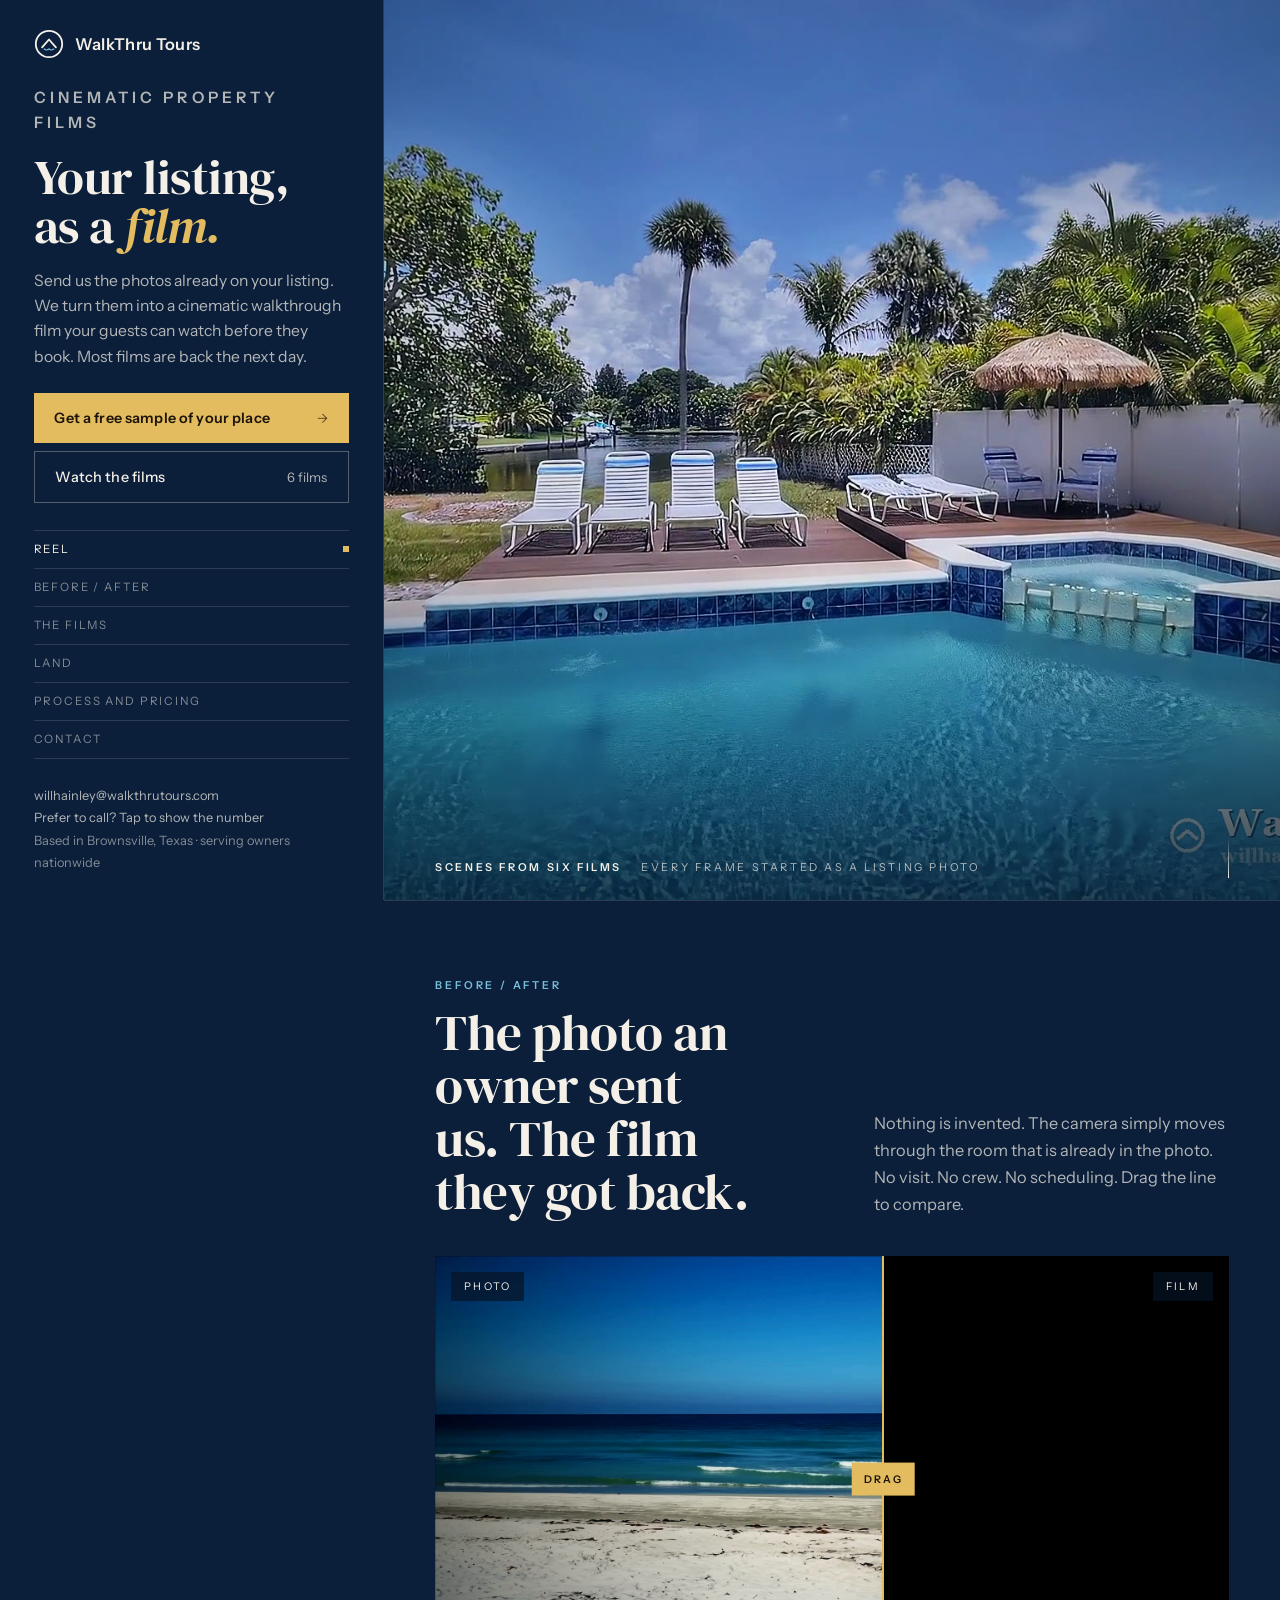
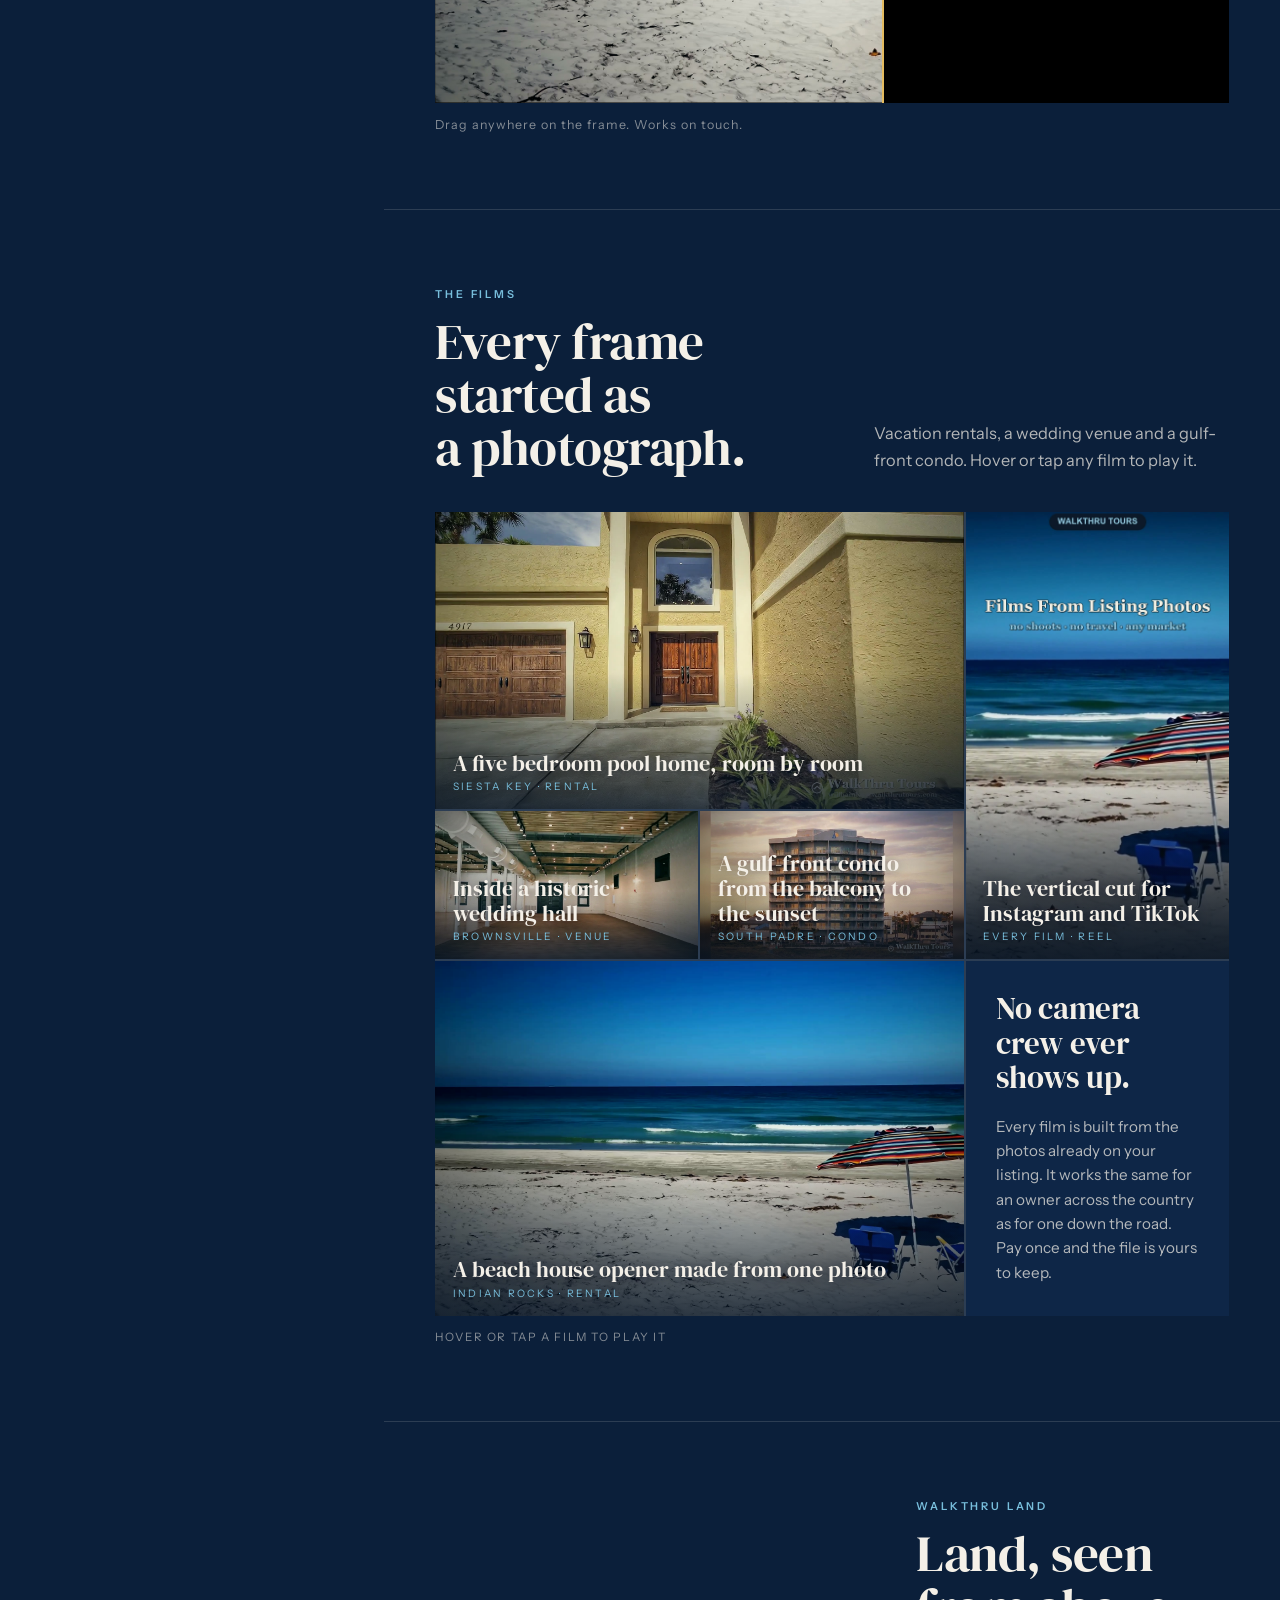
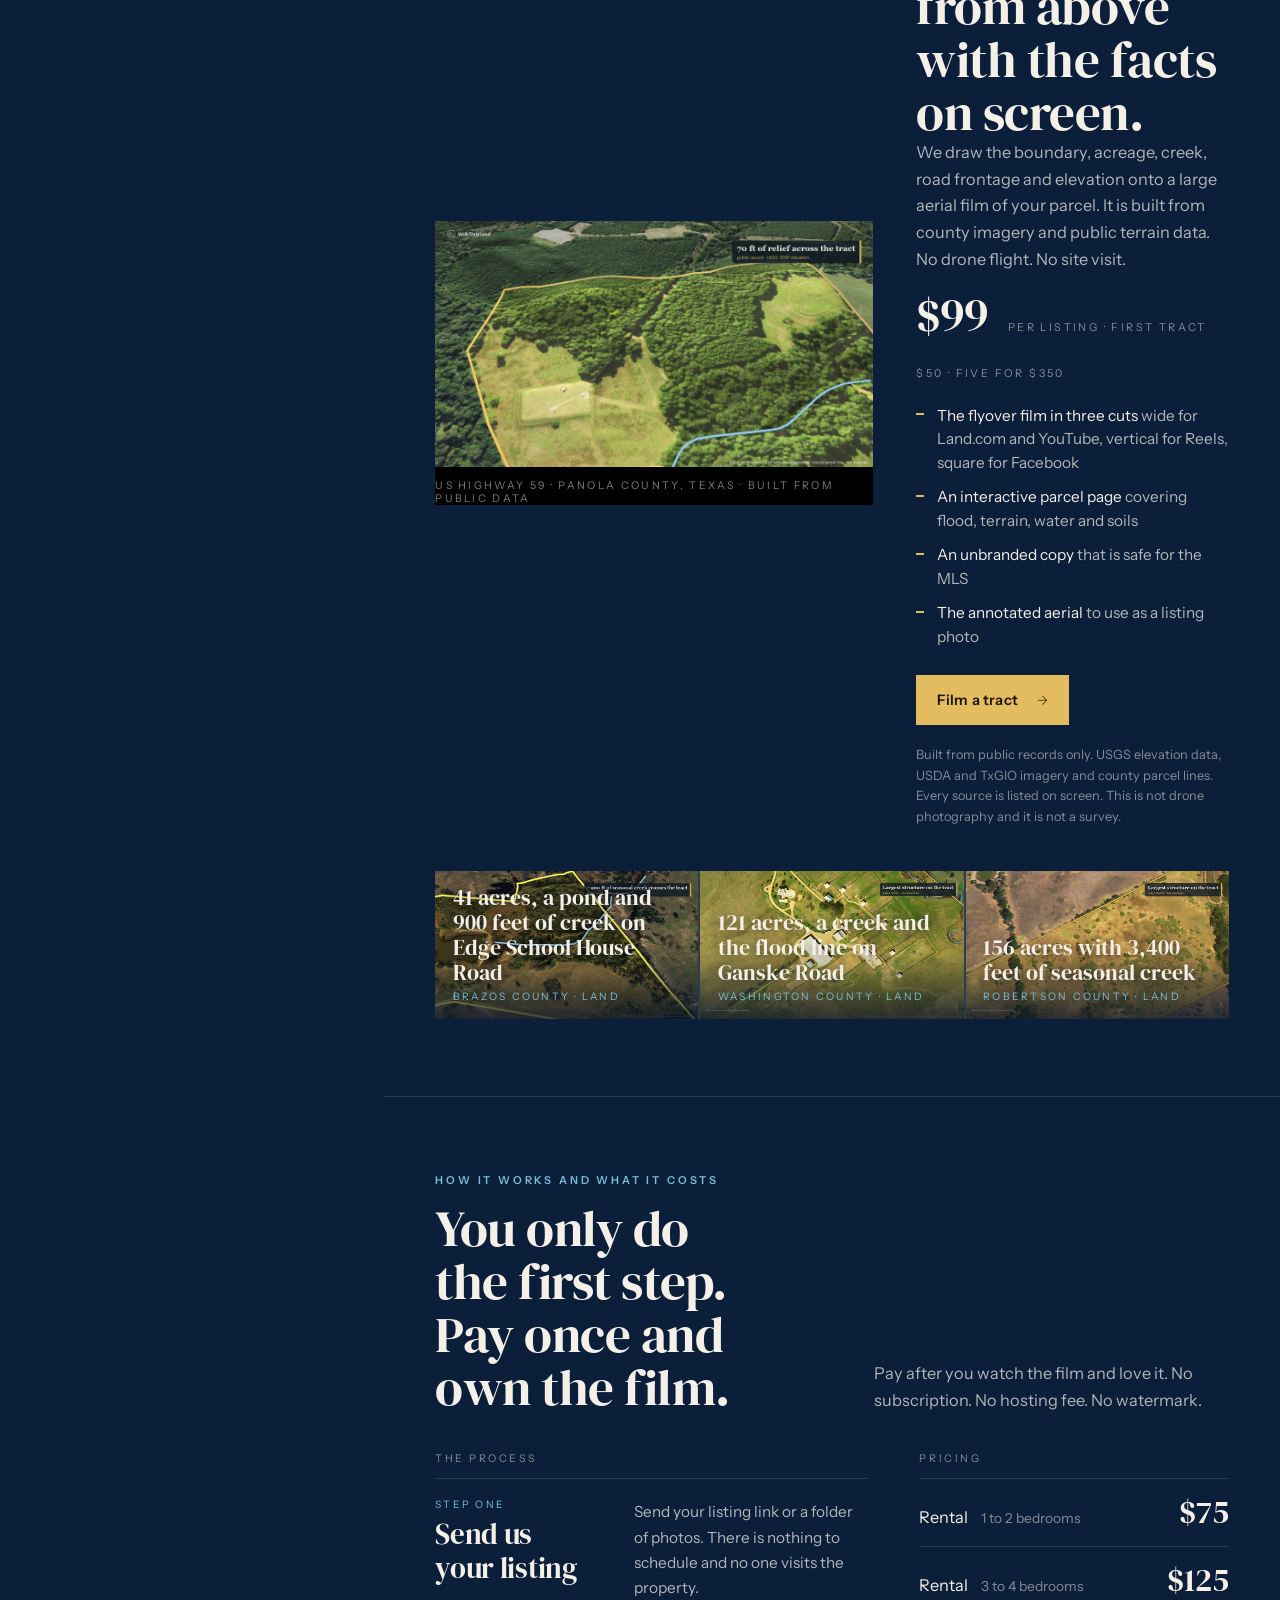
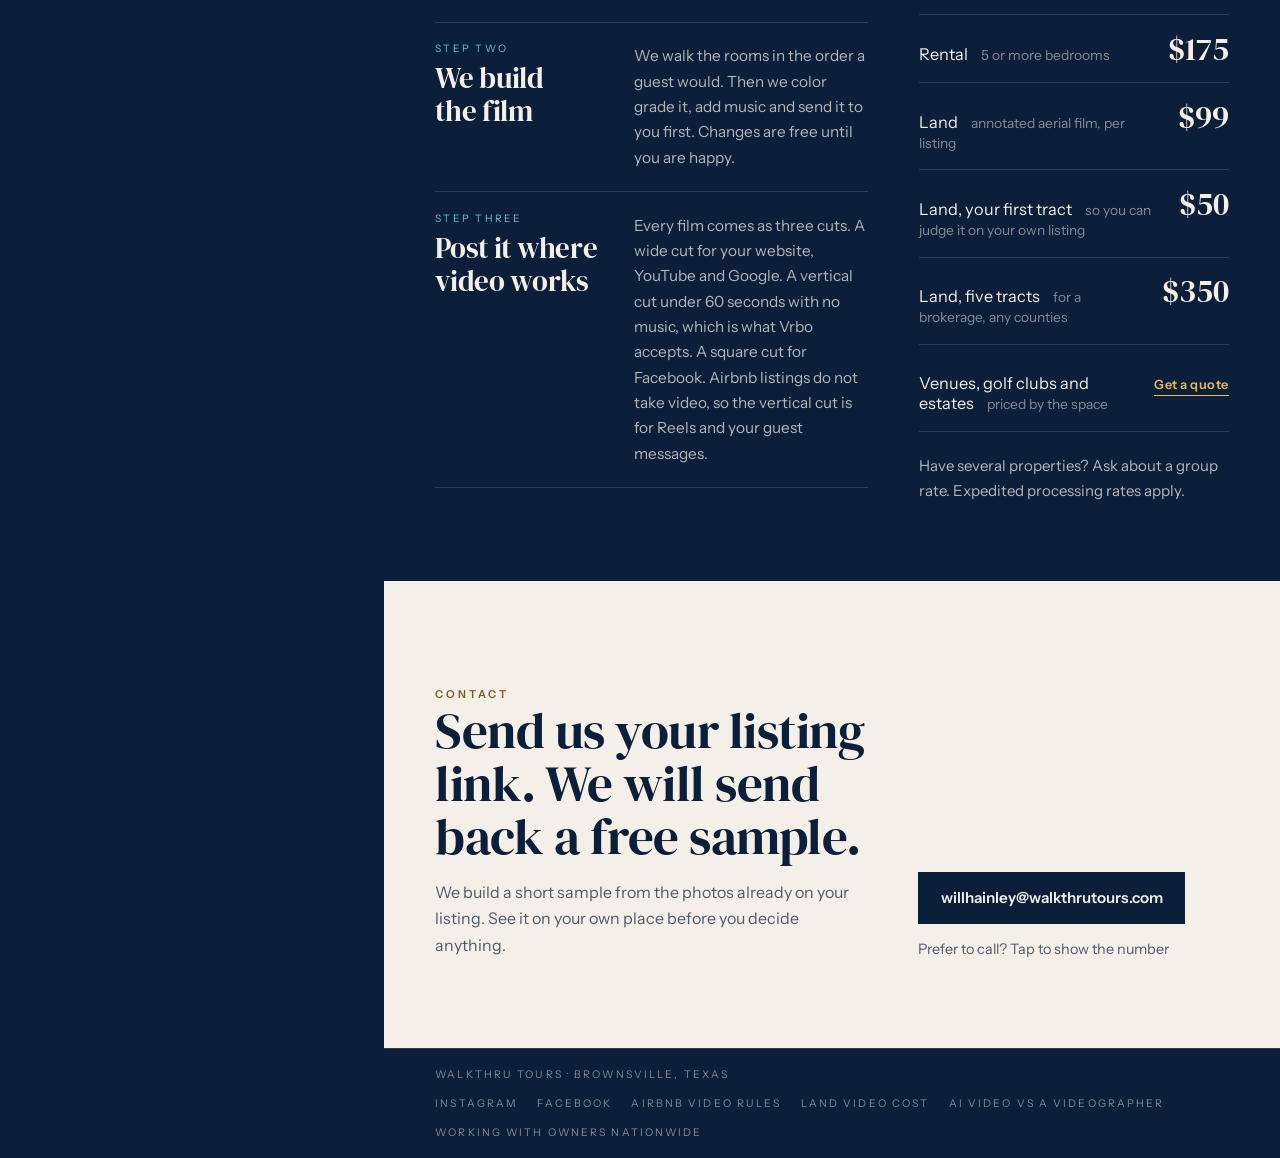
==== commit 60b841b9: "Land section: lead with a new-look film (75.5 ac, US 59, Panola County) Long-shot edit, contour line" ====
--- a/index.html
+++ b/index.html
@@ -399,8 +399,8 @@
     <section class="sec" id="land">
       <div class="land-grid">
         <figure class="land-media">
-          <video id="land-film" src="./media/land-fm2154.mp4" poster="./media/land-fm2154-poster.jpg" muted loop playsinline preload="metadata" aria-label="Aerial film of a 239 acre ranch on FM 2154 in Brazos County with Sand Branch, the barns and the parcel boundary drawn on screen"></video>
-          <figcaption>FM 2154 · Brazos County, Texas · built from public data</figcaption>
+          <video id="land-film" src="./media/land-hwy59.mp4" poster="./media/land-hwy59-poster.jpg" muted loop playsinline preload="metadata" aria-label="Aerial film of 75.5 acres on US Highway 59 in Panola County with the seasonal creek, the contour lines, the side lengths and the parcel boundary drawn on screen"></video>
+          <figcaption>US Highway 59 · Panola County, Texas · built from public data</figcaption>
         </figure>
         <div>
           <p class="eyebrow">WalkThru Land</p>
